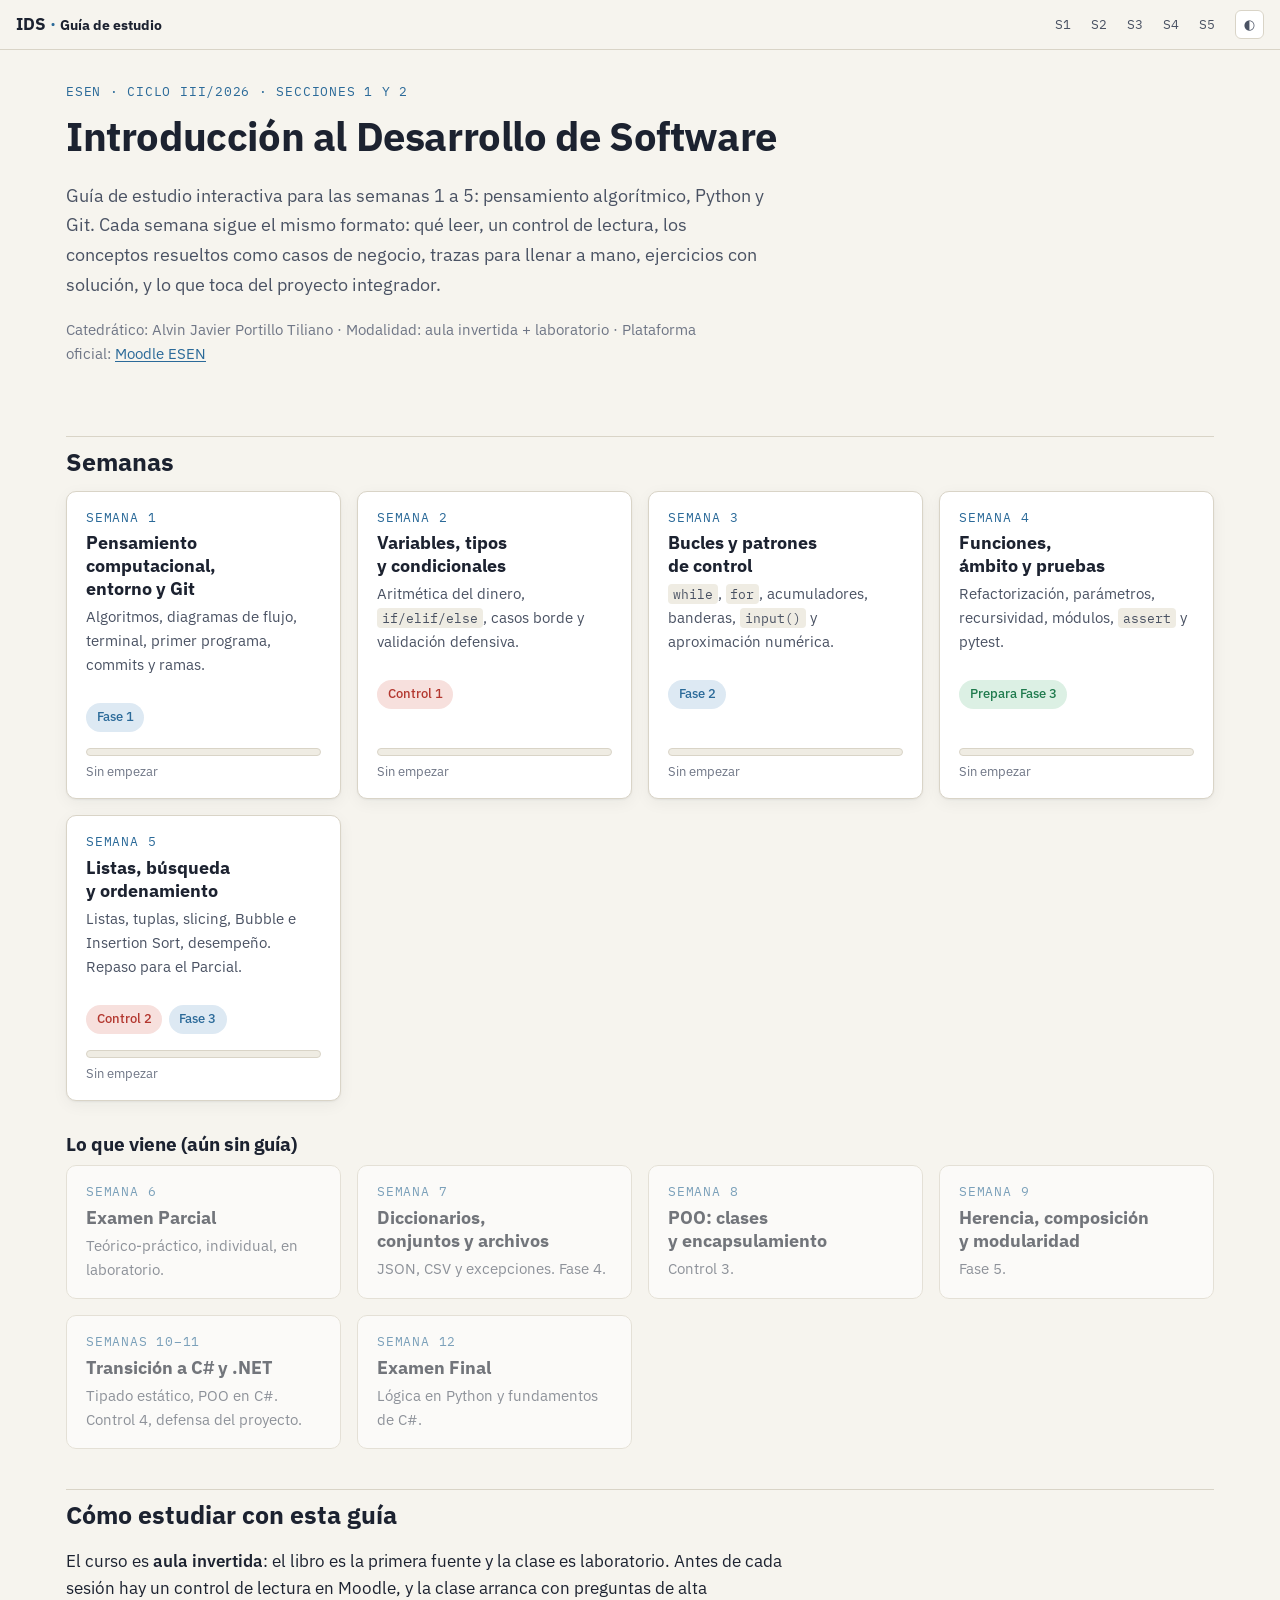
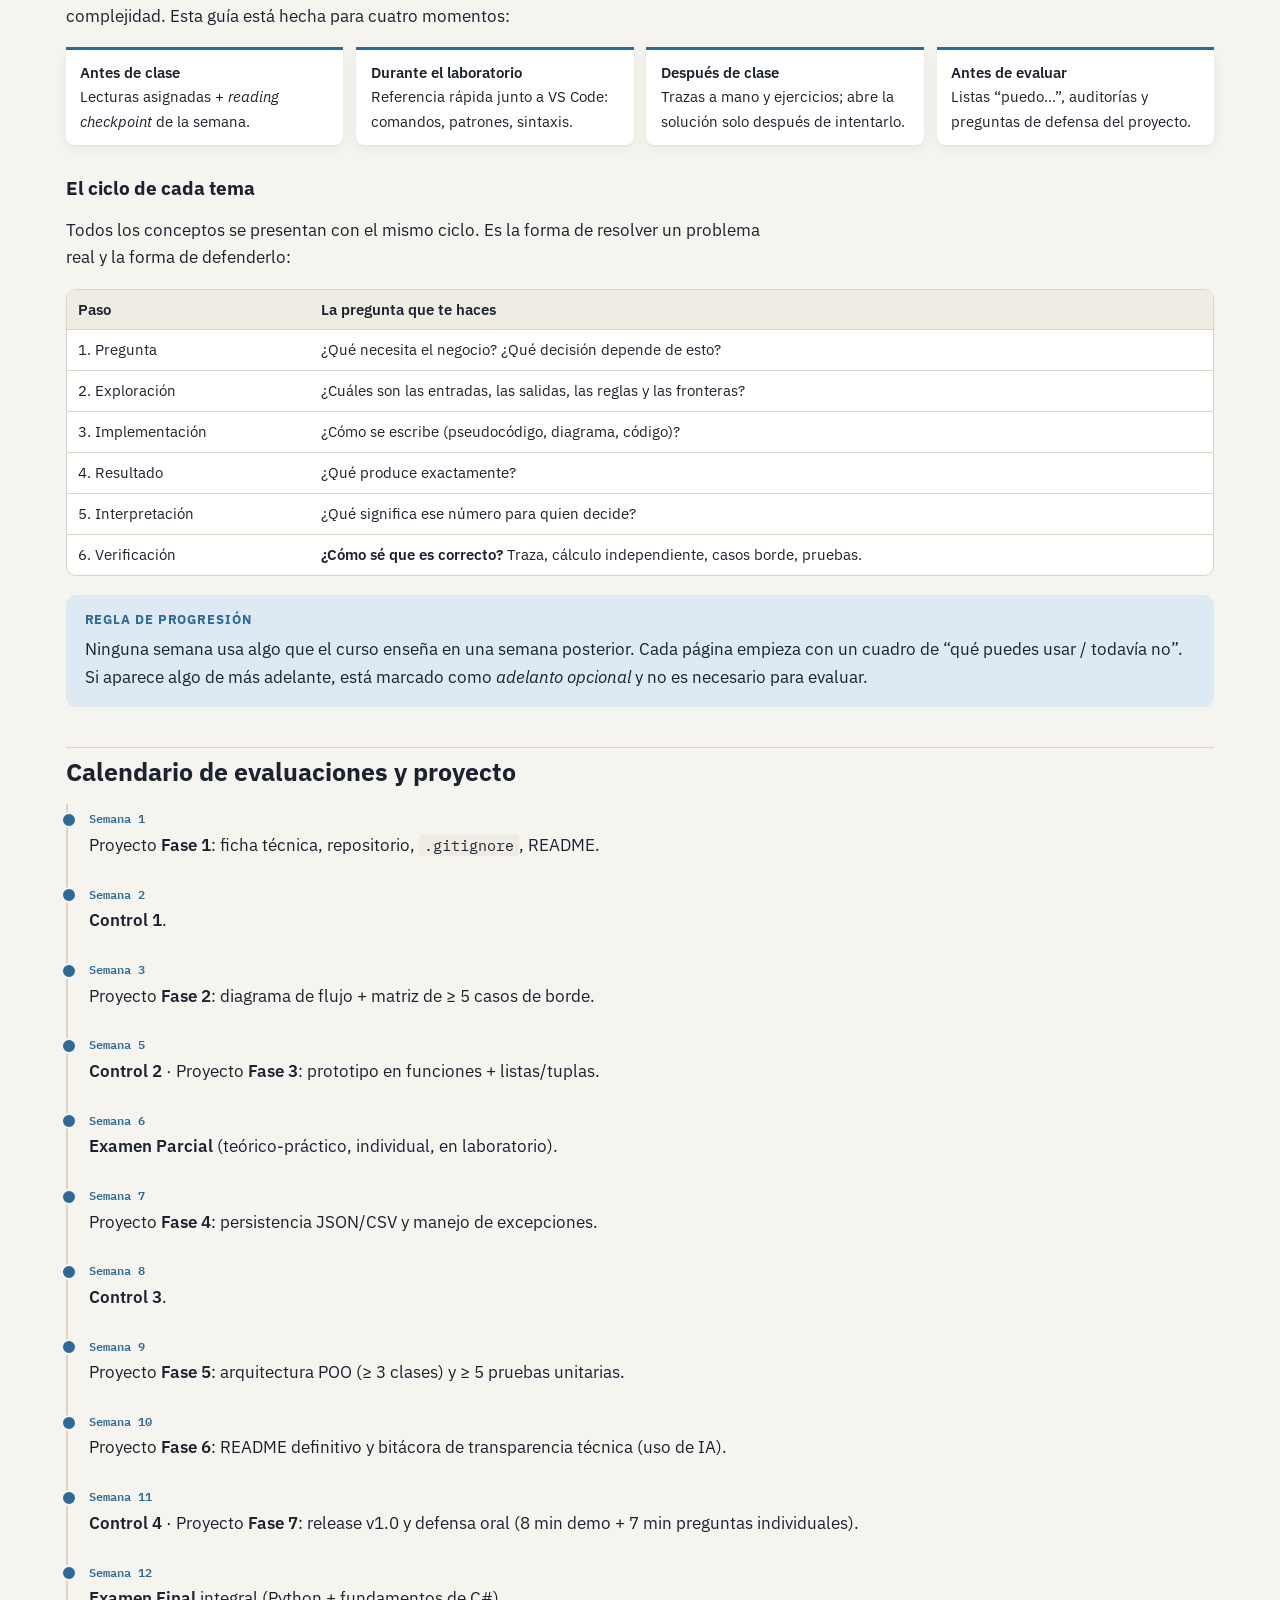
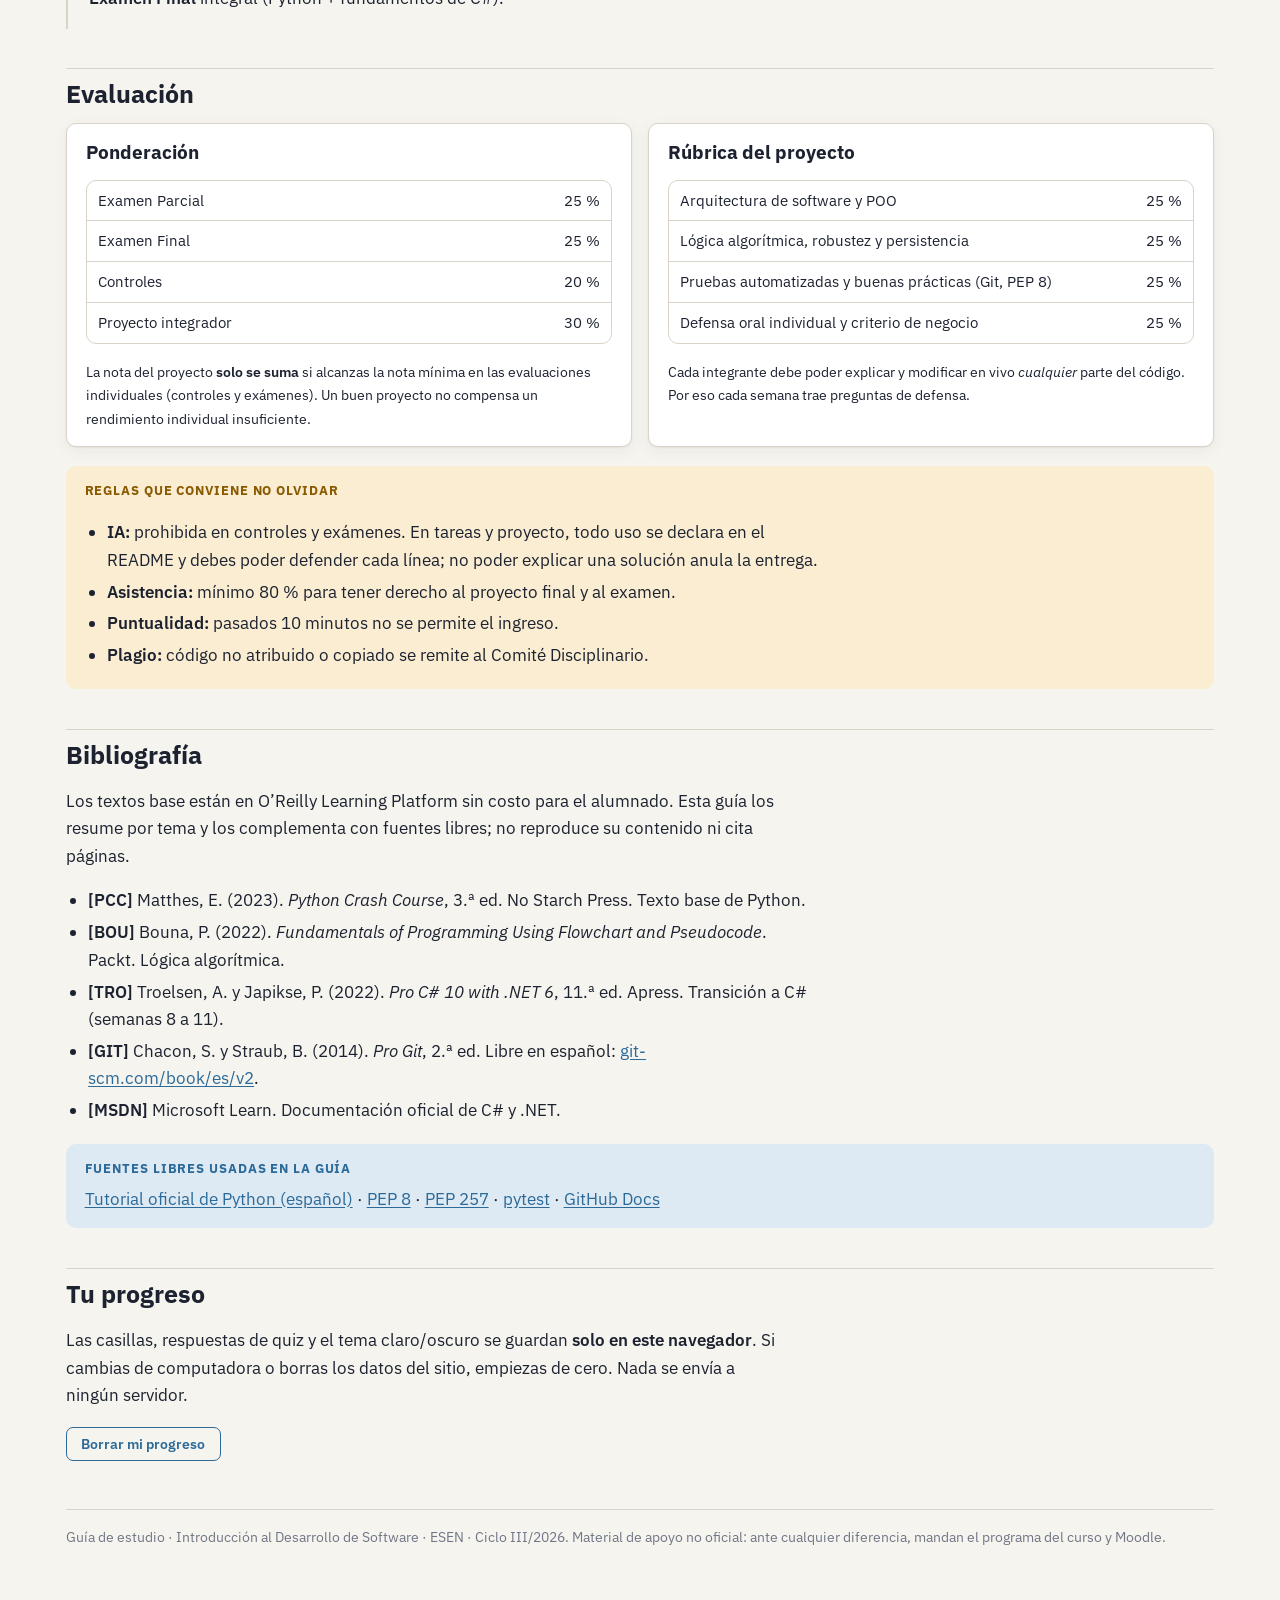
==== index.html @ 2d1265b3 "Agrega guía de estudio interactiva de las semanas 1 a 5 Sitio estático listo para GitHub Pages: índi" ====
<!doctype html>
<html lang="es">
<head>
<meta charset="utf-8">
<meta name="viewport" content="width=device-width, initial-scale=1">
<title>Guía de estudio IDS</title>
<meta name="description" content="Guía de estudio interactiva de Introducción al Desarrollo de Software (ESEN, ciclo III/2026), semanas 1 a 5: Python, algoritmos y Git.">
<link rel="preconnect" href="https://fonts.googleapis.com">
<link rel="preconnect" href="https://fonts.gstatic.com" crossorigin>
<link href="https://fonts.googleapis.com/css2?family=IBM+Plex+Mono:wght@400;600&family=IBM+Plex+Sans:wght@400;500;600;700&display=swap" rel="stylesheet">
<link rel="stylesheet" href="assets/guia.css">
<script>try{var t=localStorage.getItem("ids-guia-v1-tema");if(t)document.documentElement.setAttribute("data-theme",t)}catch(e){}</script>
</head>
<body>

<header class="topbar">
  <a class="brand" href="index.html">IDS <span>·</span> <small>Guía de estudio</small></a>
  <nav aria-label="Semanas">
    <a href="semanas/semana-01.html">S1</a>
    <a href="semanas/semana-02.html">S2</a>
    <a href="semanas/semana-03.html">S3</a>
    <a href="semanas/semana-04.html">S4</a>
    <a href="semanas/semana-05.html">S5</a>
  </nav>
  <button class="theme-btn" type="button" aria-label="Cambiar tema claro/oscuro">◐</button>
</header>

<div class="layout">
<main>
<section class="hero">
  <p class="eyebrow">ESEN · Ciclo III/2026 · Secciones 1 y 2</p>
  <h1>Introducción al Desarrollo de Software</h1>
  <p class="lead">Guía de estudio interactiva para las semanas 1 a 5: pensamiento algorítmico, Python y Git. Cada semana sigue el mismo formato: qué leer, un control de lectura, los conceptos resueltos como casos de negocio, trazas para llenar a mano, ejercicios con solución, y lo que toca del proyecto integrador.</p>
  <p style="color:var(--ink-3);font-size:.92rem">Catedrático: Alvin Javier Portillo Tiliano · Modalidad: aula invertida + laboratorio · Plataforma oficial: <a href="https://moodle.esen.edu.sv/" target="_blank" rel="noopener">Moodle ESEN</a></p>
</section>

<section id="semanas">
  <h2>Semanas</h2>
  <div class="grid">
    <a class="card semana-card" href="semanas/semana-01.html">
      <span class="eyebrow">Semana 1</span>
      <h3>Pensamiento computacional, entorno y Git</h3>
      <p>Algoritmos, diagramas de flujo, terminal, primer programa, commits y ramas.</p>
      <ul class="chips"><li class="chip proy">Fase 1</li></ul>
      <div class="progress" data-progreso-semana="s1"><div class="progress-bar"><span></span></div><div class="progress-label"></div></div>
    </a>
    <a class="card semana-card" href="semanas/semana-02.html">
      <span class="eyebrow">Semana 2</span>
      <h3>Variables, tipos y condicionales</h3>
      <p>Aritmética del dinero, <code>if/elif/else</code>, casos borde y validación defensiva.</p>
      <ul class="chips"><li class="chip eval">Control 1</li></ul>
      <div class="progress" data-progreso-semana="s2"><div class="progress-bar"><span></span></div><div class="progress-label"></div></div>
    </a>
    <a class="card semana-card" href="semanas/semana-03.html">
      <span class="eyebrow">Semana 3</span>
      <h3>Bucles y patrones de control</h3>
      <p><code>while</code>, <code>for</code>, acumuladores, banderas, <code>input()</code> y aproximación numérica.</p>
      <ul class="chips"><li class="chip proy">Fase 2</li></ul>
      <div class="progress" data-progreso-semana="s3"><div class="progress-bar"><span></span></div><div class="progress-label"></div></div>
    </a>
    <a class="card semana-card" href="semanas/semana-04.html">
      <span class="eyebrow">Semana 4</span>
      <h3>Funciones, ámbito y pruebas</h3>
      <p>Refactorización, parámetros, recursividad, módulos, <code>assert</code> y pytest.</p>
      <ul class="chips"><li class="chip lect">Prepara Fase 3</li></ul>
      <div class="progress" data-progreso-semana="s4"><div class="progress-bar"><span></span></div><div class="progress-label"></div></div>
    </a>
    <a class="card semana-card" href="semanas/semana-05.html">
      <span class="eyebrow">Semana 5</span>
      <h3>Listas, búsqueda y ordenamiento</h3>
      <p>Listas, tuplas, slicing, Bubble e Insertion Sort, desempeño. Repaso para el Parcial.</p>
      <ul class="chips"><li class="chip eval">Control 2</li><li class="chip proy">Fase 3</li></ul>
      <div class="progress" data-progreso-semana="s5"><div class="progress-bar"><span></span></div><div class="progress-label"></div></div>
    </a>
  </div>
  <h3>Lo que viene (aún sin guía)</h3>
  <div class="grid">
    <div class="card semana-card futura"><span class="eyebrow">Semana 6</span><h3>Examen Parcial</h3><p>Teórico-práctico, individual, en laboratorio.</p></div>
    <div class="card semana-card futura"><span class="eyebrow">Semana 7</span><h3>Diccionarios, conjuntos y archivos</h3><p>JSON, CSV y excepciones. Fase 4.</p></div>
    <div class="card semana-card futura"><span class="eyebrow">Semana 8</span><h3>POO: clases y encapsulamiento</h3><p>Control 3.</p></div>
    <div class="card semana-card futura"><span class="eyebrow">Semana 9</span><h3>Herencia, composición y modularidad</h3><p>Fase 5.</p></div>
    <div class="card semana-card futura"><span class="eyebrow">Semanas 10–11</span><h3>Transición a C# y .NET</h3><p>Tipado estático, POO en C#. Control 4, defensa del proyecto.</p></div>
    <div class="card semana-card futura"><span class="eyebrow">Semana 12</span><h3>Examen Final</h3><p>Lógica en Python y fundamentos de C#.</p></div>
  </div>
</section>

<section id="uso">
  <h2>Cómo estudiar con esta guía</h2>
  <p>El curso es <strong>aula invertida</strong>: el libro es la primera fuente y la clase es laboratorio. Antes de cada sesión hay un control de lectura en Moodle, y la clase arranca con preguntas de alta complejidad. Esta guía está hecha para cuatro momentos:</p>
  <div class="momentos">
    <div><strong>Antes de clase</strong>Lecturas asignadas + <em>reading checkpoint</em> de la semana.</div>
    <div><strong>Durante el laboratorio</strong>Referencia rápida junto a VS Code: comandos, patrones, sintaxis.</div>
    <div><strong>Después de clase</strong>Trazas a mano y ejercicios; abre la solución solo después de intentarlo.</div>
    <div><strong>Antes de evaluar</strong>Listas “puedo…”, auditorías y preguntas de defensa del proyecto.</div>
  </div>
  <h3>El ciclo de cada tema</h3>
  <p>Todos los conceptos se presentan con el mismo ciclo. Es la forma de resolver un problema real y la forma de defenderlo:</p>
  <div class="table-wrap"><table>
    <thead><tr><th>Paso</th><th>La pregunta que te haces</th></tr></thead>
    <tbody>
      <tr><td>1. Pregunta</td><td>¿Qué necesita el negocio? ¿Qué decisión depende de esto?</td></tr>
      <tr><td>2. Exploración</td><td>¿Cuáles son las entradas, las salidas, las reglas y las fronteras?</td></tr>
      <tr><td>3. Implementación</td><td>¿Cómo se escribe (pseudocódigo, diagrama, código)?</td></tr>
      <tr><td>4. Resultado</td><td>¿Qué produce exactamente?</td></tr>
      <tr><td>5. Interpretación</td><td>¿Qué significa ese número para quien decide?</td></tr>
      <tr><td>6. Verificación</td><td><strong>¿Cómo sé que es correcto?</strong> Traza, cálculo independiente, casos borde, pruebas.</td></tr>
    </tbody>
  </table></div>
  <div class="box nota">
    <span class="box-title">Regla de progresión</span>
    Ninguna semana usa algo que el curso enseña en una semana posterior. Cada página empieza con un cuadro de “qué puedes usar / todavía no”. Si aparece algo de más adelante, está marcado como <em>adelanto opcional</em> y no es necesario para evaluar.
  </div>
</section>

<section id="calendario">
  <h2>Calendario de evaluaciones y proyecto</h2>
  <ul class="timeline">
    <li><span class="sem">Semana 1</span><br>Proyecto <strong>Fase 1</strong>: ficha técnica, repositorio, <code>.gitignore</code>, README.</li>
    <li><span class="sem">Semana 2</span><br><strong>Control 1</strong>.</li>
    <li><span class="sem">Semana 3</span><br>Proyecto <strong>Fase 2</strong>: diagrama de flujo + matriz de ≥ 5 casos de borde.</li>
    <li><span class="sem">Semana 5</span><br><strong>Control 2</strong> · Proyecto <strong>Fase 3</strong>: prototipo en funciones + listas/tuplas.</li>
    <li><span class="sem">Semana 6</span><br><strong>Examen Parcial</strong> (teórico-práctico, individual, en laboratorio).</li>
    <li><span class="sem">Semana 7</span><br>Proyecto <strong>Fase 4</strong>: persistencia JSON/CSV y manejo de excepciones.</li>
    <li><span class="sem">Semana 8</span><br><strong>Control 3</strong>.</li>
    <li><span class="sem">Semana 9</span><br>Proyecto <strong>Fase 5</strong>: arquitectura POO (≥ 3 clases) y ≥ 5 pruebas unitarias.</li>
    <li><span class="sem">Semana 10</span><br>Proyecto <strong>Fase 6</strong>: README definitivo y bitácora de transparencia técnica (uso de IA).</li>
    <li><span class="sem">Semana 11</span><br><strong>Control 4</strong> · Proyecto <strong>Fase 7</strong>: release v1.0 y defensa oral (8 min demo + 7 min preguntas individuales).</li>
    <li><span class="sem">Semana 12</span><br><strong>Examen Final</strong> integral (Python + fundamentos de C#).</li>
  </ul>
</section>

<section id="evaluacion">
  <h2>Evaluación</h2>
  <div class="grid">
    <div class="card">
      <h3>Ponderación</h3>
      <div class="table-wrap"><table>
        <tbody>
          <tr><td>Examen Parcial</td><td class="num">25 %</td></tr>
          <tr><td>Examen Final</td><td class="num">25 %</td></tr>
          <tr><td>Controles</td><td class="num">20 %</td></tr>
          <tr><td>Proyecto integrador</td><td class="num">30 %</td></tr>
        </tbody>
      </table></div>
      <p style="font-size:.9rem">La nota del proyecto <strong>solo se suma</strong> si alcanzas la nota mínima en las evaluaciones individuales (controles y exámenes). Un buen proyecto no compensa un rendimiento individual insuficiente.</p>
    </div>
    <div class="card">
      <h3>Rúbrica del proyecto</h3>
      <div class="table-wrap"><table>
        <tbody>
          <tr><td>Arquitectura de software y POO</td><td class="num">25 %</td></tr>
          <tr><td>Lógica algorítmica, robustez y persistencia</td><td class="num">25 %</td></tr>
          <tr><td>Pruebas automatizadas y buenas prácticas (Git, PEP 8)</td><td class="num">25 %</td></tr>
          <tr><td>Defensa oral individual y criterio de negocio</td><td class="num">25 %</td></tr>
        </tbody>
      </table></div>
      <p style="font-size:.9rem">Cada integrante debe poder explicar y modificar en vivo <em>cualquier</em> parte del código. Por eso cada semana trae preguntas de defensa.</p>
    </div>
  </div>
  <div class="box ojo">
    <span class="box-title">Reglas que conviene no olvidar</span>
    <ul>
      <li><strong>IA:</strong> prohibida en controles y exámenes. En tareas y proyecto, todo uso se declara en el README y debes poder defender cada línea; no poder explicar una solución anula la entrega.</li>
      <li><strong>Asistencia:</strong> mínimo 80 % para tener derecho al proyecto final y al examen.</li>
      <li><strong>Puntualidad:</strong> pasados 10 minutos no se permite el ingreso.</li>
      <li><strong>Plagio:</strong> código no atribuido o copiado se remite al Comité Disciplinario.</li>
    </ul>
  </div>
</section>

<section id="bibliografia">
  <h2>Bibliografía</h2>
  <p>Los textos base están en O’Reilly Learning Platform sin costo para el alumnado. Esta guía los resume por tema y los complementa con fuentes libres; no reproduce su contenido ni cita páginas.</p>
  <ul>
    <li><strong>[PCC]</strong> Matthes, E. (2023). <em>Python Crash Course</em>, 3.ª ed. No Starch Press. Texto base de Python.</li>
    <li><strong>[BOU]</strong> Bouna, P. (2022). <em>Fundamentals of Programming Using Flowchart and Pseudocode</em>. Packt. Lógica algorítmica.</li>
    <li><strong>[TRO]</strong> Troelsen, A. y Japikse, P. (2022). <em>Pro C# 10 with .NET 6</em>, 11.ª ed. Apress. Transición a C# (semanas 8 a 11).</li>
    <li><strong>[GIT]</strong> Chacon, S. y Straub, B. (2014). <em>Pro Git</em>, 2.ª ed. Libre en español: <a href="https://git-scm.com/book/es/v2" target="_blank" rel="noopener">git-scm.com/book/es/v2</a>.</li>
    <li><strong>[MSDN]</strong> Microsoft Learn. Documentación oficial de C# y .NET.</li>
  </ul>
  <div class="box nota">
    <span class="box-title">Fuentes libres usadas en la guía</span>
    <a href="https://docs.python.org/es/3/tutorial/" target="_blank" rel="noopener">Tutorial oficial de Python (español)</a> ·
    <a href="https://peps.python.org/pep-0008/" target="_blank" rel="noopener">PEP 8</a> ·
    <a href="https://peps.python.org/pep-0257/" target="_blank" rel="noopener">PEP 257</a> ·
    <a href="https://docs.pytest.org/en/stable/getting-started.html" target="_blank" rel="noopener">pytest</a> ·
    <a href="https://docs.github.com/es/authentication/connecting-to-github-with-ssh" target="_blank" rel="noopener">GitHub Docs</a>
  </div>
</section>

<section id="progreso">
  <h2>Tu progreso</h2>
  <p>Las casillas, respuestas de quiz y el tema claro/oscuro se guardan <strong>solo en este navegador</strong>. Si cambias de computadora o borras los datos del sitio, empiezas de cero. Nada se envía a ningún servidor.</p>
  <button class="btn sec" type="button" data-borrar-progreso>Borrar mi progreso</button>
</section>

<footer class="pie">Guía de estudio · Introducción al Desarrollo de Software · ESEN · Ciclo III/2026. Material de apoyo no oficial: ante cualquier diferencia, mandan el programa del curso y Moodle.</footer>
</main>
</div>

<script src="assets/guia.js"></script>
</body>
</html>
---- assets/guia.css ----
/* Guía de estudio — Introducción al Desarrollo de Software (ESEN, ciclo III/2026)
   Estilos compartidos por index.html y semanas/*.html */

:root {
  --bg: #f6f4ee;
  --surface: #ffffff;
  --surface-2: #efece3;
  --ink: #1c2230;
  --ink-2: #4a5263;
  --ink-3: #6f7686;
  --line: #d9d4c7;
  --accent: #2b6a99;        /* azul Python */
  --accent-soft: #dde9f3;
  --gold: #b7860b;          /* amarillo Python, oscurecido para contraste */
  --gold-soft: #f6ecd0;
  --ok: #1f7a4d;
  --ok-soft: #dcf0e4;
  --bad: #b3372f;
  --bad-soft: #f7e0dd;
  --warn: #8a5a00;
  --warn-soft: #faedd2;
  --code-bg: #1d2230;
  --code-ink: #e6e9f0;
  --code-line: #2c3345;
  --shadow: 0 1px 2px rgba(28, 34, 48, .06), 0 4px 16px rgba(28, 34, 48, .05);
  --radius: 10px;
  --font: "IBM Plex Sans", system-ui, -apple-system, "Segoe UI", Roboto, sans-serif;
  --mono: "IBM Plex Mono", ui-monospace, "Cascadia Code", Consolas, monospace;
  color-scheme: light;
}

@media (prefers-color-scheme: dark) {
  :root:not([data-theme="light"]) {
    --bg: #14171f;
    --surface: #1b1f29;
    --surface-2: #222734;
    --ink: #e7e9ee;
    --ink-2: #b4bac7;
    --ink-3: #8c93a3;
    --line: #313849;
    --accent: #6fb0e2;
    --accent-soft: #1e3347;
    --gold: #e3b341;
    --gold-soft: #3a3120;
    --ok: #5cc78e;
    --ok-soft: #173427;
    --bad: #f0857b;
    --bad-soft: #3d2020;
    --warn: #e8b35a;
    --warn-soft: #3a2e1a;
    --code-bg: #0f1218;
    --code-ink: #e6e9f0;
    --code-line: #262c3a;
    --shadow: 0 1px 2px rgba(0, 0, 0, .3);
    color-scheme: dark;
  }
}

:root[data-theme="dark"] {
  --bg: #14171f;
  --surface: #1b1f29;
  --surface-2: #222734;
  --ink: #e7e9ee;
  --ink-2: #b4bac7;
  --ink-3: #8c93a3;
  --line: #313849;
  --accent: #6fb0e2;
  --accent-soft: #1e3347;
  --gold: #e3b341;
  --gold-soft: #3a3120;
  --ok: #5cc78e;
  --ok-soft: #173427;
  --bad: #f0857b;
  --bad-soft: #3d2020;
  --warn: #e8b35a;
  --warn-soft: #3a2e1a;
  --code-bg: #0f1218;
  --code-ink: #e6e9f0;
  --code-line: #262c3a;
  --shadow: 0 1px 2px rgba(0, 0, 0, .3);
  color-scheme: dark;
}

* { box-sizing: border-box; }
html { scroll-behavior: smooth; scroll-padding-top: 72px; -webkit-text-size-adjust: 100%; }
body {
  margin: 0;
  background: var(--bg);
  color: var(--ink);
  font-family: var(--font);
  font-size: 17px;
  line-height: 1.62;
}
img, svg { max-width: 100%; }
a { color: var(--accent); text-underline-offset: 2px; }
a:hover { text-decoration-thickness: 2px; }
h1, h2, h3, h4 { line-height: 1.25; margin: 1.6em 0 .5em; text-wrap: balance; }
h1 { font-size: clamp(1.8rem, 4vw, 2.5rem); margin-top: .2em; letter-spacing: -.01em; }
h2 { font-size: 1.55rem; padding-top: .4em; border-top: 1px solid var(--line); }
h3 { font-size: 1.2rem; }
h4 { font-size: 1.02rem; }
p, li { max-width: 72ch; }
ul, ol { padding-left: 1.3em; }
li { margin: .25em 0; }
hr { border: 0; border-top: 1px solid var(--line); margin: 2rem 0; }
strong { font-weight: 600; }
kbd {
  font-family: var(--mono); font-size: .85em; padding: .05em .4em;
  border: 1px solid var(--line); border-bottom-width: 2px; border-radius: 4px; background: var(--surface);
}
code { font-family: var(--mono); font-size: .9em; }
:not(pre) > code {
  background: var(--surface-2); padding: .08em .35em; border-radius: 4px; word-break: break-word;
}

/* ---------- Barra superior ---------- */
.topbar {
  position: sticky; top: 0; z-index: 20;
  display: flex; align-items: center; gap: .75rem;
  padding: .6rem 16px;
  background: color-mix(in srgb, var(--bg) 88%, transparent);
  backdrop-filter: blur(8px);
  border-bottom: 1px solid var(--line);
}
.topbar .brand { font-weight: 700; color: var(--ink); text-decoration: none; white-space: nowrap; }
.topbar .brand span { color: var(--accent); }
.topbar nav { display: flex; gap: .25rem; margin-left: auto; flex-wrap: wrap; justify-content: flex-end; }
.topbar nav a {
  font-family: var(--mono); font-size: .82rem; text-decoration: none; color: var(--ink-2);
  padding: .2rem .5rem; border-radius: 6px;
}
.topbar nav a[aria-current="page"] { background: var(--accent); color: var(--bg); }
.topbar nav a:hover { background: var(--surface-2); }
.topbar nav a[aria-current="page"]:hover { background: var(--accent); }
.theme-btn {
  border: 1px solid var(--line); background: var(--surface); color: var(--ink-2);
  border-radius: 6px; padding: .2rem .5rem; font: inherit; font-size: .82rem; cursor: pointer;
}

/* ---------- Layout ---------- */
.layout {
  display: grid; grid-template-columns: minmax(0, 1fr);
  max-width: 1180px; margin: 0 auto; padding: 0 16px 4rem; gap: 2.5rem;
}
@media (min-width: 1000px) {
  .layout.with-toc { grid-template-columns: 230px minmax(0, 1fr); }
}
.toc { display: none; }
@media (min-width: 1000px) {
  .toc {
    display: block; position: sticky; top: 64px; align-self: start;
    max-height: calc(100vh - 80px); overflow: auto; padding: 1.5rem 0; font-size: .88rem;
  }
  .toc p { margin: 0 0 .4rem; font-weight: 600; color: var(--ink-3); text-transform: uppercase; font-size: .72rem; letter-spacing: .08em; }
  .toc ol { list-style: none; padding: 0; margin: 0; }
  .toc a {
    display: block; padding: .28rem .6rem; border-left: 2px solid var(--line);
    color: var(--ink-2); text-decoration: none;
  }
  .toc a:hover { color: var(--ink); }
  .toc a.active { border-left-color: var(--accent); color: var(--accent); font-weight: 600; }
}
main { min-width: 0; }

/* ---------- Cabecera de semana ---------- */
.hero { padding: 2rem 0 1rem; }
.eyebrow {
  font-family: var(--mono); font-size: .8rem; letter-spacing: .06em; text-transform: uppercase; color: var(--accent);
  margin: 0;
}
.lead { font-size: 1.15rem; color: var(--ink-2); max-width: 64ch; }
.pregunta {
  margin: 1.2rem 0; padding: 1rem 1.2rem; border-left: 4px solid var(--gold);
  background: var(--gold-soft); border-radius: 0 var(--radius) var(--radius) 0; font-size: 1.1rem;
}
.pregunta small { display: block; font-family: var(--mono); font-size: .72rem; text-transform: uppercase; letter-spacing: .08em; color: var(--warn); }
.chips { display: flex; flex-wrap: wrap; gap: .4rem; margin: .8rem 0; padding: 0; list-style: none; }
.chip {
  display: inline-flex; align-items: center; gap: .35rem;
  font-size: .8rem; font-weight: 500; padding: .2rem .6rem; border-radius: 999px;
  background: var(--surface-2); color: var(--ink-2); border: 1px solid var(--line);
}
.chip.eval { background: var(--bad-soft); color: var(--bad); border-color: transparent; }
.chip.proy { background: var(--accent-soft); color: var(--accent); border-color: transparent; }
.chip.lect { background: var(--ok-soft); color: var(--ok); border-color: transparent; }

.progress { margin: 1rem 0; }
.progress-bar { height: 8px; background: var(--surface-2); border-radius: 99px; overflow: hidden; border: 1px solid var(--line); }
.progress-bar > span { display: block; height: 100%; width: 0; background: var(--ok); transition: width .3s; }
.progress-label { font-size: .82rem; color: var(--ink-3); margin-top: .3rem; }

/* ---------- Tarjetas y cajas ---------- */
.card {
  background: var(--surface); border: 1px solid var(--line); border-radius: var(--radius);
  padding: 1rem 1.2rem; box-shadow: var(--shadow); margin: 1rem 0;
}
.card > :first-child { margin-top: 0; }
.card > :last-child { margin-bottom: 0; }
.grid { display: grid; gap: 1rem; grid-template-columns: repeat(auto-fit, minmax(240px, 1fr)); }
.grid > .card { margin: 0; }

.box { border-radius: var(--radius); padding: .9rem 1.1rem; margin: 1.2rem 0; border: 1px solid transparent; }
.box > :first-child { margin-top: 0; }
.box > :last-child { margin-bottom: 0; }
.box .box-title { font-weight: 700; font-size: .8rem; text-transform: uppercase; letter-spacing: .07em; margin-bottom: .35rem; display: block; }
.box.nota { background: var(--accent-soft); }
.box.nota .box-title { color: var(--accent); }
.box.ojo { background: var(--warn-soft); }
.box.ojo .box-title { color: var(--warn); }
.box.ok { background: var(--ok-soft); }
.box.ok .box-title { color: var(--ok); }
.box.error { background: var(--bad-soft); }
.box.error .box-title { color: var(--bad); }
.box.adelanto { background: transparent; border: 1px dashed var(--ink-3); }
.box.adelanto .box-title { color: var(--ink-3); }
.box.negocio { background: var(--gold-soft); }
.box.negocio .box-title { color: var(--warn); }

/* Qué puedes usar / qué no */
.permisos { display: grid; gap: 1rem; grid-template-columns: repeat(auto-fit, minmax(260px, 1fr)); margin: 1rem 0; }
.permisos > div { border-radius: var(--radius); padding: .9rem 1.1rem; }
.permisos .si { background: var(--ok-soft); }
.permisos .no { background: var(--surface-2); }
.permisos h4 { margin: 0 0 .4rem; }
.permisos .si h4 { color: var(--ok); }
.permisos .no h4 { color: var(--ink-2); }
.permisos ul { margin: 0; }

/* Momentos de uso */
.momentos { display: grid; gap: .8rem; grid-template-columns: repeat(auto-fit, minmax(200px, 1fr)); margin: 1rem 0; }
.momentos div { border-top: 3px solid var(--accent); background: var(--surface); padding: .7rem .9rem; border-radius: 0 0 8px 8px; box-shadow: var(--shadow); font-size: .93rem; }
.momentos strong { display: block; }

/* ---------- Ciclo pregunta → verificación ---------- */
.ciclo { counter-reset: paso; margin: 1.2rem 0 2rem; border: 1px solid var(--line); border-radius: var(--radius); background: var(--surface); overflow: hidden; }
.ciclo > h3 { margin: 0; padding: .9rem 1.2rem; background: var(--surface-2); border-bottom: 1px solid var(--line); font-size: 1.1rem; }
.paso { display: grid; grid-template-columns: 2.2rem minmax(0, 1fr); gap: .7rem; padding: .9rem 1.2rem; border-bottom: 1px solid var(--line); }
.paso:last-child { border-bottom: 0; }
.paso::before {
  counter-increment: paso; content: counter(paso);
  width: 2rem; height: 2rem; border-radius: 50%; display: grid; place-items: center;
  font-family: var(--mono); font-weight: 600; font-size: .9rem;
  background: var(--accent-soft); color: var(--accent);
}
.paso > div { min-width: 0; }
.paso > div > :first-child { margin-top: .2rem; }
.paso > div > :last-child { margin-bottom: 0; }
.paso .etq { font-family: var(--mono); font-size: .74rem; text-transform: uppercase; letter-spacing: .08em; color: var(--accent); font-weight: 600; display: block; }
.paso.verif::before { background: var(--ok-soft); color: var(--ok); content: "✓"; }
.paso.verif .etq { color: var(--ok); }
.ciclo-leyenda { display: flex; flex-wrap: wrap; gap: .3rem; padding: 0; list-style: none; font-family: var(--mono); font-size: .78rem; }
.ciclo-leyenda li { margin: 0; padding: .15rem .55rem; border-radius: 6px; background: var(--accent-soft); color: var(--accent); }
.ciclo-leyenda li.v { background: var(--ok-soft); color: var(--ok); }
.ciclo-leyenda li.sep { background: none; color: var(--ink-3); padding: .15rem 0; }

/* ---------- Código ---------- */
pre {
  position: relative; margin: 1rem 0; padding: 1rem 1.1rem; overflow-x: auto;
  background: var(--code-bg); color: var(--code-ink); border-radius: var(--radius);
  font-size: .86rem; line-height: 1.55; border: 1px solid var(--code-line);
  tab-size: 4;
}
pre code { font-size: inherit; background: none; padding: 0; color: inherit; }
pre[data-file]::before {
  content: attr(data-file); display: block; margin: -1rem -1.1rem .8rem; padding: .35rem 1.1rem;
  font-family: var(--mono); font-size: .75rem; color: #9aa4b8; border-bottom: 1px solid var(--code-line);
  background: rgba(255, 255, 255, .03);
}
pre.salida { background: var(--surface-2); color: var(--ink); border-color: var(--line); }
pre.salida::before { color: var(--ink-3); border-bottom-color: var(--line); background: transparent; }
pre.salida[data-file]::before { content: attr(data-file); }
.copy-btn {
  position: absolute; top: .45rem; right: .45rem; font: 500 .72rem var(--font);
  background: rgba(255, 255, 255, .08); color: #c9d1e0; border: 1px solid rgba(255, 255, 255, .15);
  border-radius: 5px; padding: .15rem .5rem; cursor: pointer; opacity: .75;
}
.copy-btn:hover { opacity: 1; }
pre.salida .copy-btn { display: none; }
/* Resaltado (Prism) con paleta propia */
.token.comment, .token.prolog { color: #8a93a8; font-style: italic; }
.token.string, .token.triple-quoted-string, .token.char { color: #a9dc76; }
.token.keyword, .token.important { color: #78b6f0; }
.token.builtin, .token.class-name, .token.function { color: #f2c46d; }
.token.number, .token.boolean, .token.constant { color: #f59c77; }
.token.operator, .token.punctuation { color: #c4cbd8; }
.token.decorator, .token.annotation { color: #d59ef0; }
.token.string-interpolation .token.interpolation { color: #e6e9f0; }
pre.salida .token { color: inherit !important; font-style: normal !important; }

/* ---------- Tablas ---------- */
.table-wrap { overflow-x: auto; margin: 1rem 0; border: 1px solid var(--line); border-radius: var(--radius); background: var(--surface); }
table { border-collapse: collapse; width: 100%; font-size: .92rem; }
th, td { padding: .5rem .7rem; border-bottom: 1px solid var(--line); text-align: left; vertical-align: top; }
th { background: var(--surface-2); font-weight: 600; white-space: nowrap; }
tr:last-child td { border-bottom: 0; }
td.num, th.num { text-align: right; font-variant-numeric: tabular-nums; }
td code { white-space: nowrap; }

/* Tabla de traza */
.traza { margin: 1.2rem 0 2rem; }
.traza table { font-family: var(--mono); font-size: .85rem; }
.traza td, .traza th { text-align: center; white-space: nowrap; }
.traza td:first-child, .traza th:first-child { text-align: left; }
.traza td.dado { color: var(--ink-3); }
.traza input {
  width: 100%; min-width: 4.5rem; font: inherit; text-align: center; color: var(--ink);
  background: var(--bg); border: 1px solid var(--line); border-radius: 5px; padding: .25rem .3rem;
}
.traza input:focus { outline: 2px solid var(--accent); outline-offset: 0; }
.traza input.bien { background: var(--ok-soft); border-color: var(--ok); }
.traza input.mal { background: var(--bad-soft); border-color: var(--bad); }
.traza .acciones { display: flex; gap: .5rem; flex-wrap: wrap; align-items: center; margin-top: .6rem; }
.traza .resultado { font-size: .88rem; color: var(--ink-2); }

/* ---------- Botones ---------- */
.btn {
  font: 600 .88rem var(--font); cursor: pointer; border-radius: 7px; padding: .45rem .9rem;
  border: 1px solid var(--accent); background: var(--accent); color: var(--bg);
}
.btn.sec { background: transparent; color: var(--accent); }
.btn:hover { filter: brightness(1.08); }
.btn:focus-visible, .theme-btn:focus-visible, .quiz-opt:focus-visible, summary:focus-visible { outline: 2px solid var(--gold); outline-offset: 2px; }

/* ---------- Quiz ---------- */
.quiz { margin: 1.2rem 0 2rem; }
.qq { background: var(--surface); border: 1px solid var(--line); border-radius: var(--radius); padding: 1rem 1.2rem; margin: .9rem 0; box-shadow: var(--shadow); }
.qq > p:first-child { margin-top: 0; font-weight: 500; }
.qq .num { font-family: var(--mono); color: var(--accent); margin-right: .3rem; }
.quiz-opts { display: grid; gap: .45rem; margin: .6rem 0 0; }
.quiz-opt {
  text-align: left; font: inherit; font-size: .95rem; color: var(--ink); cursor: pointer;
  background: var(--bg); border: 1px solid var(--line); border-radius: 8px; padding: .5rem .8rem;
}
.quiz-opt:hover:not([disabled]) { border-color: var(--accent); }
.quiz-opt[disabled] { cursor: default; }
.quiz-opt.correcta { background: var(--ok-soft); border-color: var(--ok); }
.quiz-opt.incorrecta { background: var(--bad-soft); border-color: var(--bad); }
.quiz-opt code { font-size: .88em; }
.qq .why { display: none; margin: .7rem 0 0; padding: .6rem .8rem; border-radius: 8px; background: var(--surface-2); font-size: .93rem; }
.qq.respondida .why { display: block; }
.quiz-score { display: flex; gap: .8rem; align-items: center; flex-wrap: wrap; font-weight: 600; }

/* ---------- Ejercicios ---------- */
.ejercicio { border: 1px solid var(--line); border-radius: var(--radius); background: var(--surface); margin: 1.2rem 0; box-shadow: var(--shadow); }
.ejercicio > header { display: flex; flex-wrap: wrap; align-items: baseline; gap: .5rem .8rem; padding: .9rem 1.2rem .2rem; }
.ejercicio > header h3 { margin: 0; font-size: 1.1rem; }
.ejercicio > header .nivel { font-family: var(--mono); font-size: .75rem; color: var(--ink-3); }
.ejercicio > .cuerpo { padding: 0 1.2rem .6rem; }
.ejercicio details { border-top: 1px solid var(--line); }
.ejercicio details > summary { padding: .6rem 1.2rem; }
.ejercicio details > .det { padding: 0 1.2rem .9rem; }
details > summary { cursor: pointer; font-weight: 600; color: var(--accent); list-style-position: inside; }
details.solucion > summary { color: var(--ok); }
details.defensa { border: 1px solid var(--line); border-radius: 8px; margin: .5rem 0; background: var(--surface); }
details.defensa > summary { padding: .6rem .9rem; color: var(--ink); font-weight: 500; }
details.defensa > div { padding: 0 .9rem .7rem; color: var(--ink-2); }
details.defensa > div > :first-child { margin-top: 0; }
details.defensa > div > :last-child { margin-bottom: 0; }

/* ---------- Checklist ---------- */
.check { list-style: none; padding: 0; }
.check li { display: flex; gap: .6rem; align-items: flex-start; margin: .45rem 0; }
.check input[type="checkbox"] { width: 1.15rem; height: 1.15rem; margin-top: .25rem; accent-color: var(--ok); flex: none; cursor: pointer; }
.check label { cursor: pointer; }
.check input:checked + label { color: var(--ink-3); }
.check .ref { font-family: var(--mono); font-size: .78rem; font-weight: 600; color: var(--accent); margin-right: .25rem; }

/* ---------- Diagramas de flujo (SVG) ---------- */
figure.diagrama { margin: 1.2rem 0; padding: 1rem; background: var(--surface); border: 1px solid var(--line); border-radius: var(--radius); text-align: center; overflow-x: auto; }
figure.diagrama svg { display: block; margin: 0 auto; height: auto; }
figure.diagrama figcaption { font-size: .85rem; color: var(--ink-3); margin-top: .6rem; }
.fc text { font-family: var(--font); font-size: 13px; fill: var(--ink); }
.fc .mono { font-family: var(--mono); font-size: 12px; }
.fc .term { fill: var(--accent-soft); stroke: var(--accent); stroke-width: 1.5; }
.fc .proc { fill: var(--surface-2); stroke: var(--ink-3); stroke-width: 1.5; }
.fc .dec { fill: var(--gold-soft); stroke: var(--gold); stroke-width: 1.5; }
.fc .io { fill: var(--ok-soft); stroke: var(--ok); stroke-width: 1.5; }
.fc .flecha { stroke: var(--ink-2); stroke-width: 1.5; fill: none; }
.fc .punta { fill: var(--ink-2); }
.fc .rot { font-size: 12px; fill: var(--ink-3); font-weight: 600; }

/* ---------- Índice ---------- */
.semana-card { display: flex; flex-direction: column; text-decoration: none; color: inherit; transition: border-color .15s, transform .15s; }
.semana-card:hover { border-color: var(--accent); transform: translateY(-2px); }
.semana-card h3 { margin: .2rem 0 .3rem; font-size: 1.15rem; }
.semana-card p { margin: 0 0 .6rem; color: var(--ink-2); font-size: .93rem; }
.semana-card .progress { margin: auto 0 0; }
.semana-card.futura { opacity: .6; box-shadow: none; }
.semana-card.futura:hover { transform: none; border-color: var(--line); }
.timeline { list-style: none; padding: 0; margin: 1rem 0; border-left: 2px solid var(--line); }
.timeline li { position: relative; padding: 0 0 1rem 1.3rem; max-width: none; }
.timeline li::before { content: ""; position: absolute; left: -7px; top: .45em; width: 12px; height: 12px; border-radius: 50%; background: var(--accent); border: 2px solid var(--bg); }
.timeline .sem { font-family: var(--mono); font-size: .78rem; color: var(--accent); font-weight: 600; }

.pie { margin-top: 3rem; padding-top: 1rem; border-top: 1px solid var(--line); font-size: .85rem; color: var(--ink-3); }
.pie a { color: var(--ink-2); }
.nav-semanas { display: flex; justify-content: space-between; gap: 1rem; flex-wrap: wrap; margin-top: 2.5rem; }
.nav-semanas a { text-decoration: none; font-weight: 600; }

@media (max-width: 600px) {
  body { font-size: 16px; }
  .topbar .brand small { display: none; }
  .ciclo > h3, .paso { padding-left: .9rem; padding-right: .9rem; }
  .paso { display: block; }
  .paso::before { float: left; width: 1.6rem; height: 1.6rem; font-size: .78rem; margin: 0 .5rem .2rem 0; }
  .paso .etq { line-height: 1.6rem; }
  .qq, .card { padding: .9rem; }
}

@media print {
  .topbar, .toc, .copy-btn, .btn, .theme-btn { display: none !important; }
  body { background: #fff; color: #000; }
  details { display: block; }
  details > * { display: block !important; }
}
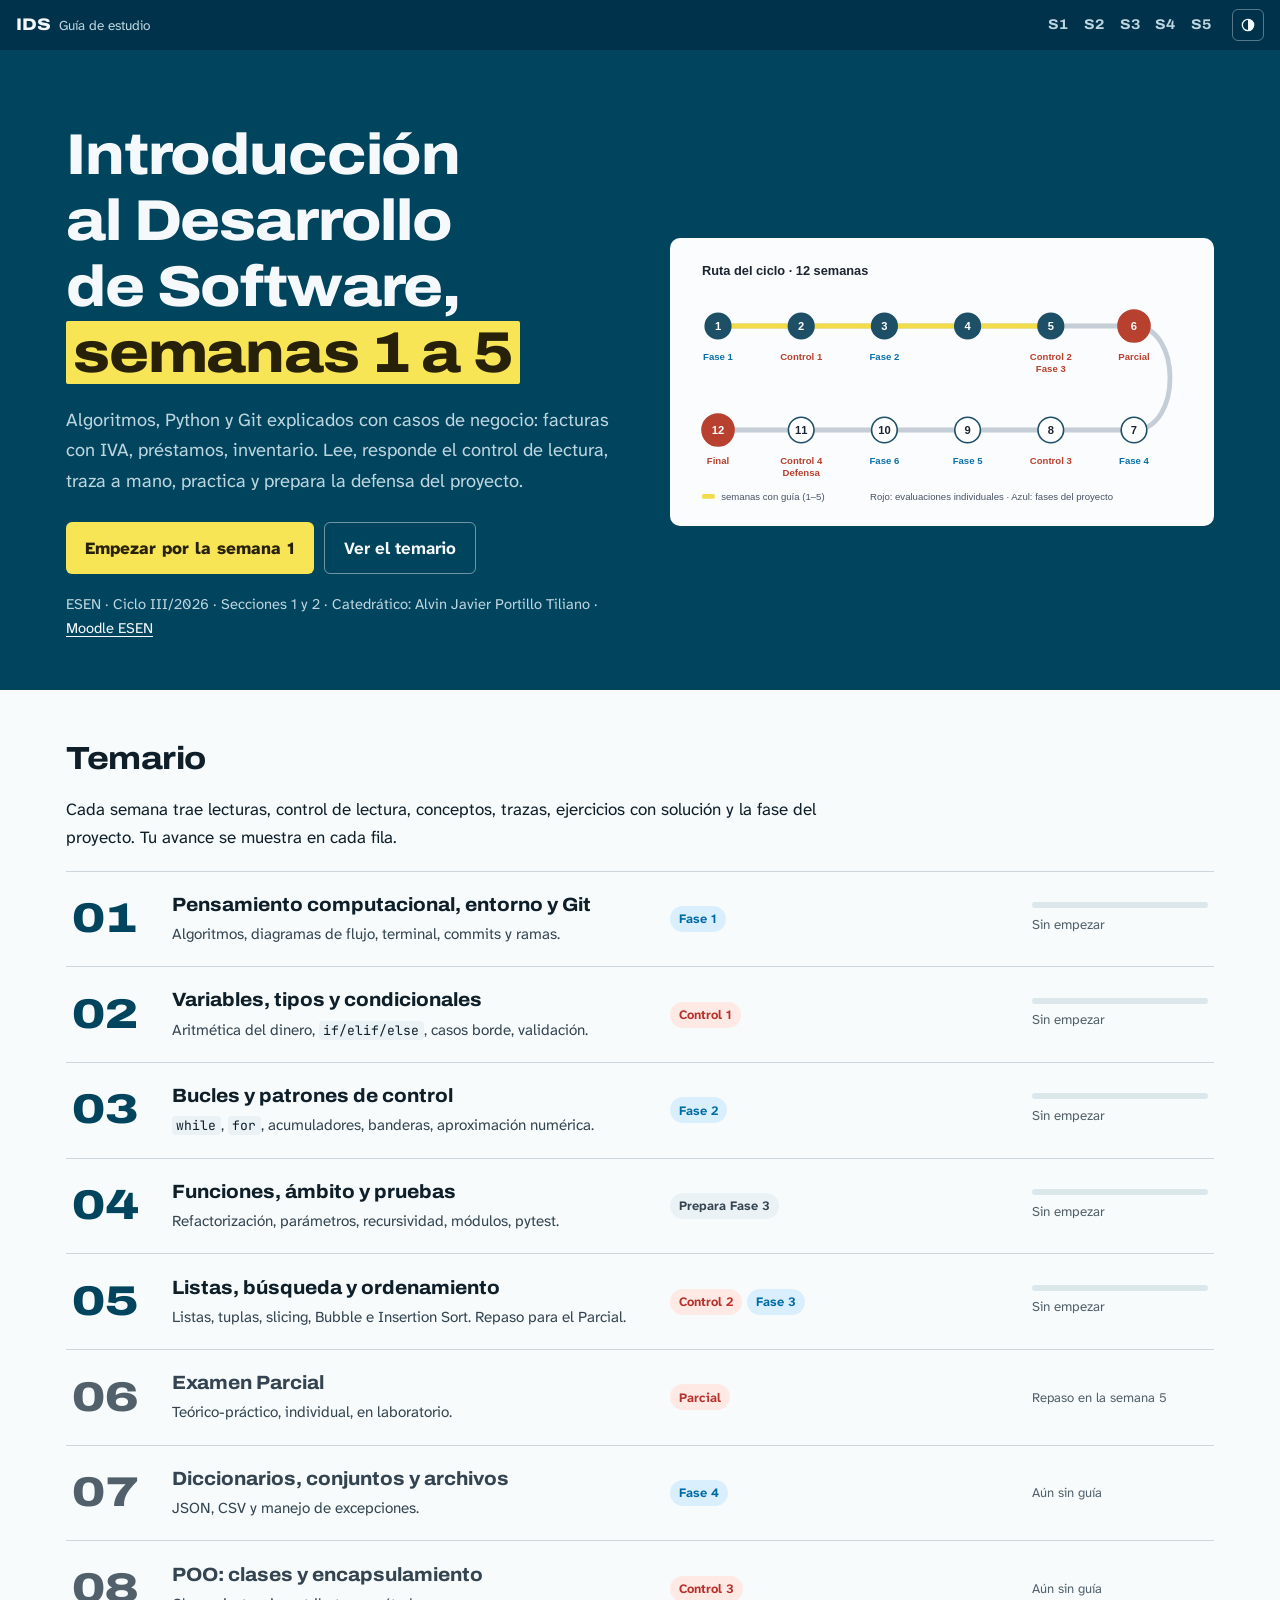
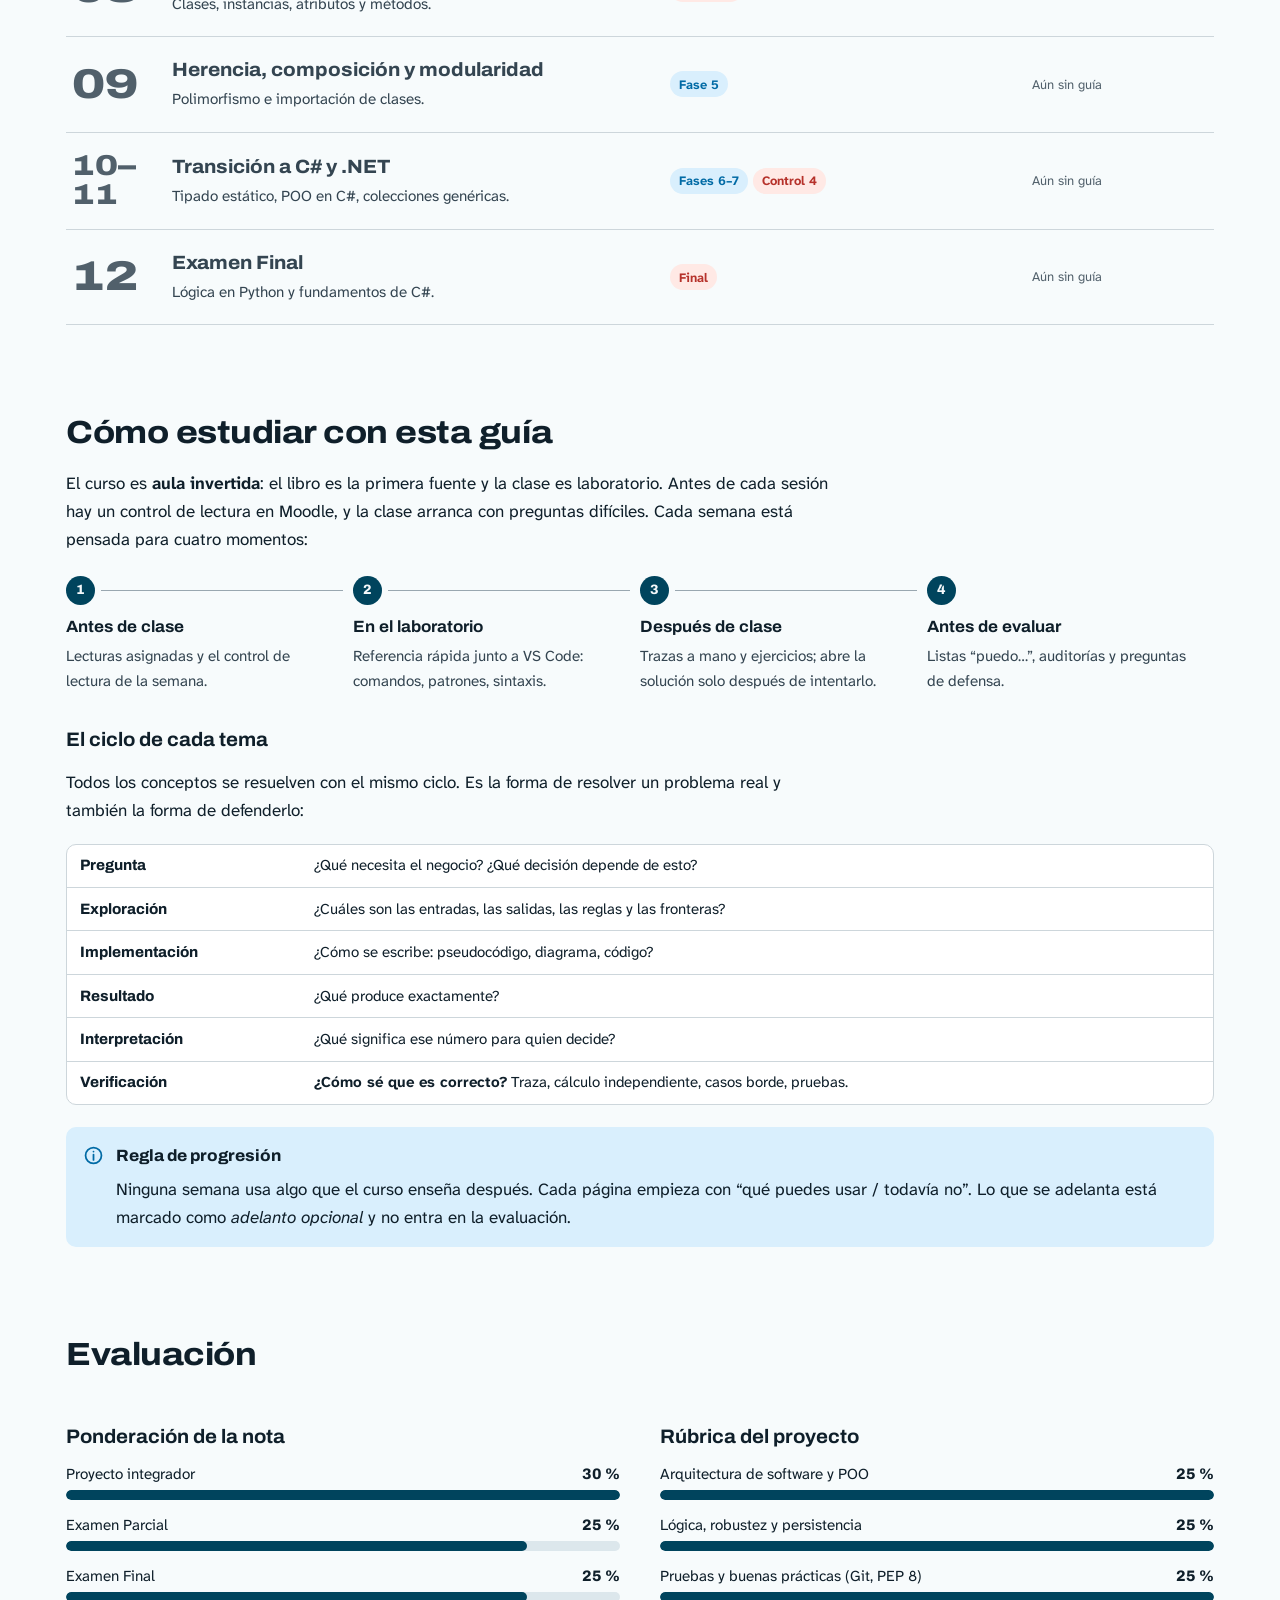
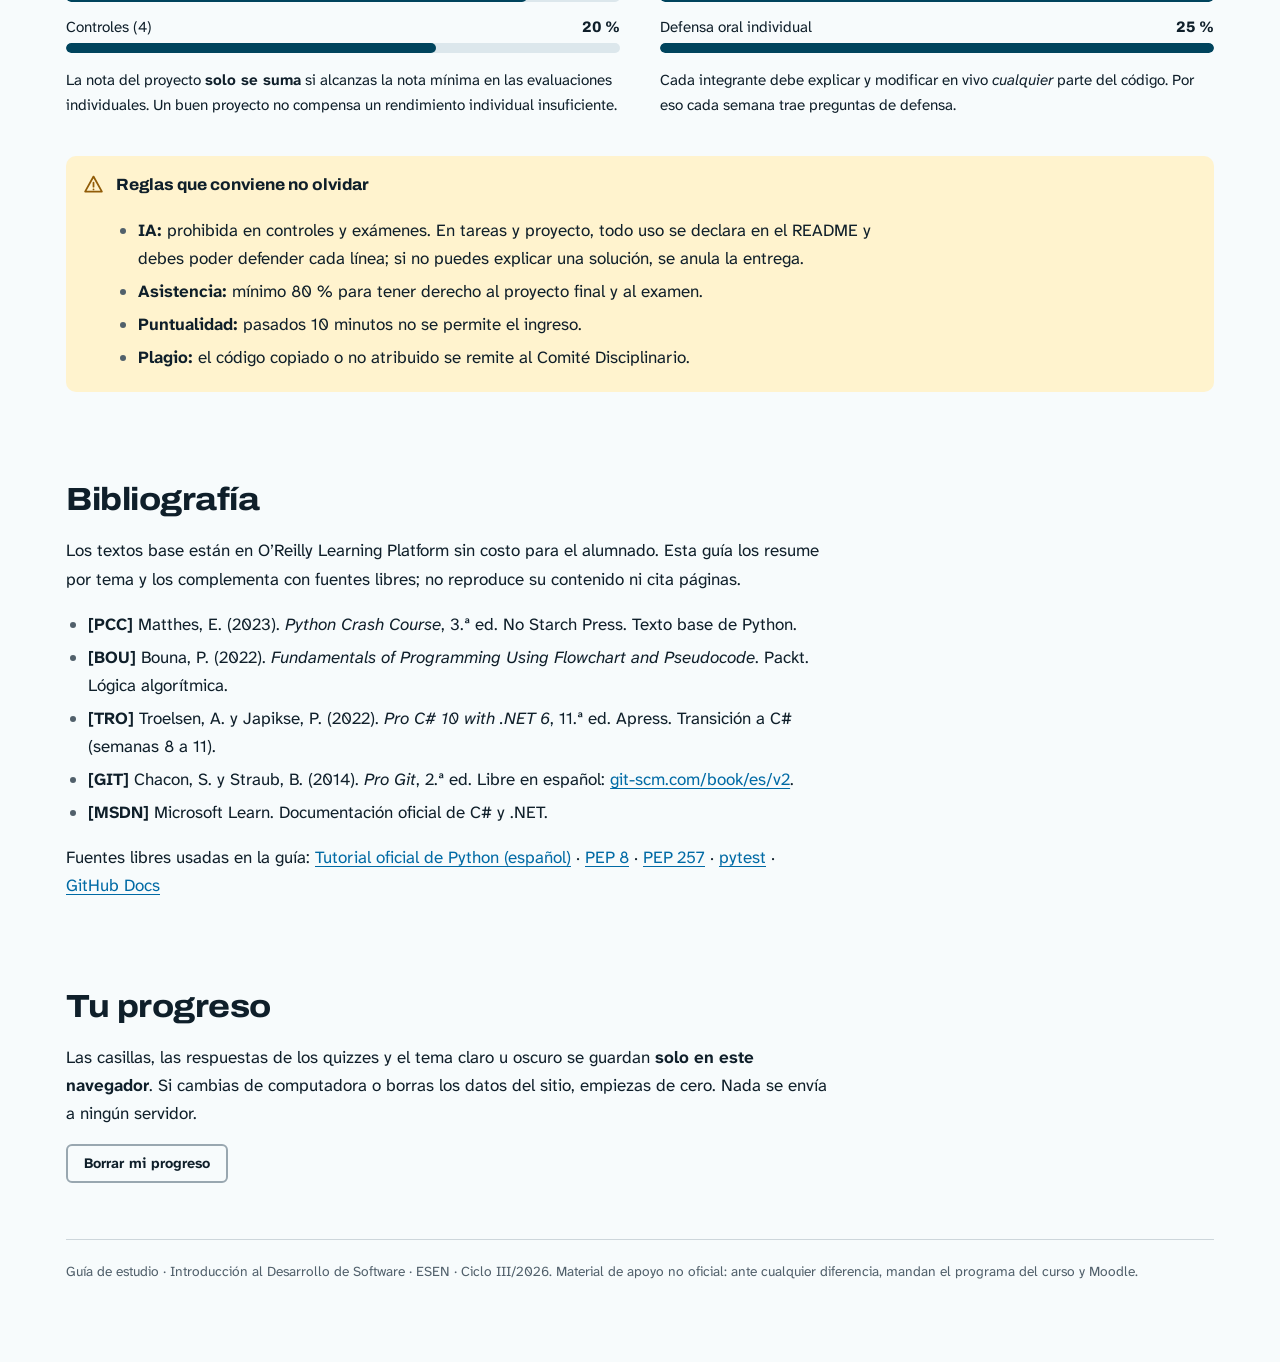
==== commit 8acd1920: "Rediseña la guía y agrega láminas SVG independientes - Nuevo sistema visual: portadas en azul petról" ====
--- a/index.html
+++ b/index.html
@@ -7,7 +7,7 @@
 <meta name="description" content="Guía de estudio interactiva de Introducción al Desarrollo de Software (ESEN, ciclo III/2026), semanas 1 a 5: Python, algoritmos y Git.">
 <link rel="preconnect" href="https://fonts.googleapis.com">
 <link rel="preconnect" href="https://fonts.gstatic.com" crossorigin>
-<link href="https://fonts.googleapis.com/css2?family=IBM+Plex+Mono:wght@400;600&family=IBM+Plex+Sans:wght@400;500;600;700&display=swap" rel="stylesheet">
+<link href="https://fonts.googleapis.com/css2?family=Archivo:wdth,wght@62..125,100..900&family=Atkinson+Hyperlegible+Next:ital,wght@0,200..800;1,200..800&family=JetBrains+Mono:wght@400;600&display=swap" rel="stylesheet">
 <link rel="stylesheet" href="assets/guia.css">
 <script>try{var t=localStorage.getItem("ids-guia-v1-tema");if(t)document.documentElement.setAttribute("data-theme",t)}catch(e){}</script>
 </head>
@@ -22,148 +22,156 @@
     <a href="semanas/semana-04.html">S4</a>
     <a href="semanas/semana-05.html">S5</a>
   </nav>
-  <button class="theme-btn" type="button" aria-label="Cambiar tema claro/oscuro">◐</button>
+  <button class="theme-btn" type="button" aria-label="Cambiar tema claro/oscuro"><span class="ico-tema" aria-hidden="true"></span></button>
 </header>
+
+<section class="portada">
+  <div class="portada-in">
+    <div>
+      <h1>Introducción al Desarrollo de Software, <mark>semanas 1 a 5</mark></h1>
+      <p class="lead">Algoritmos, Python y Git explicados con casos de negocio: facturas con IVA, préstamos, inventario. Lee, responde el control de lectura, traza a mano, practica y prepara la defensa del proyecto.</p>
+      <div class="acciones">
+        <a class="btn-marca" href="semanas/semana-01.html">Empezar por la semana 1</a>
+        <a class="btn-linea" href="#temario">Ver el temario</a>
+      </div>
+      <p class="datos">ESEN · Ciclo III/2026 · Secciones 1 y 2 · Catedrático: Alvin Javier Portillo Tiliano · <a href="https://moodle.esen.edu.sv/" target="_blank" rel="noopener">Moodle ESEN</a></p>
+    </div>
+    <figure class="ruta" style="margin:0">
+      <img src="assets/img/ruta-ciclo.svg" width="640" height="320" alt="Ruta de las 12 semanas del ciclo con controles en las semanas 2, 5, 8 y 11, parcial en la 6, final en la 12 y fases del proyecto en las semanas 1, 3, 5, 7, 9, 10 y 11.">
+    </figure>
+  </div>
+</section>
 
 <div class="layout">
 <main>
-<section class="hero">
-  <p class="eyebrow">ESEN · Ciclo III/2026 · Secciones 1 y 2</p>
-  <h1>Introducción al Desarrollo de Software</h1>
-  <p class="lead">Guía de estudio interactiva para las semanas 1 a 5: pensamiento algorítmico, Python y Git. Cada semana sigue el mismo formato: qué leer, un control de lectura, los conceptos resueltos como casos de negocio, trazas para llenar a mano, ejercicios con solución, y lo que toca del proyecto integrador.</p>
-  <p style="color:var(--ink-3);font-size:.92rem">Catedrático: Alvin Javier Portillo Tiliano · Modalidad: aula invertida + laboratorio · Plataforma oficial: <a href="https://moodle.esen.edu.sv/" target="_blank" rel="noopener">Moodle ESEN</a></p>
-</section>
-
-<section id="semanas">
-  <h2>Semanas</h2>
-  <div class="grid">
-    <a class="card semana-card" href="semanas/semana-01.html">
-      <span class="eyebrow">Semana 1</span>
-      <h3>Pensamiento computacional, entorno y Git</h3>
-      <p>Algoritmos, diagramas de flujo, terminal, primer programa, commits y ramas.</p>
-      <ul class="chips"><li class="chip proy">Fase 1</li></ul>
-      <div class="progress" data-progreso-semana="s1"><div class="progress-bar"><span></span></div><div class="progress-label"></div></div>
-    </a>
-    <a class="card semana-card" href="semanas/semana-02.html">
-      <span class="eyebrow">Semana 2</span>
-      <h3>Variables, tipos y condicionales</h3>
-      <p>Aritmética del dinero, <code>if/elif/else</code>, casos borde y validación defensiva.</p>
-      <ul class="chips"><li class="chip eval">Control 1</li></ul>
-      <div class="progress" data-progreso-semana="s2"><div class="progress-bar"><span></span></div><div class="progress-label"></div></div>
-    </a>
-    <a class="card semana-card" href="semanas/semana-03.html">
-      <span class="eyebrow">Semana 3</span>
-      <h3>Bucles y patrones de control</h3>
-      <p><code>while</code>, <code>for</code>, acumuladores, banderas, <code>input()</code> y aproximación numérica.</p>
-      <ul class="chips"><li class="chip proy">Fase 2</li></ul>
-      <div class="progress" data-progreso-semana="s3"><div class="progress-bar"><span></span></div><div class="progress-label"></div></div>
-    </a>
-    <a class="card semana-card" href="semanas/semana-04.html">
-      <span class="eyebrow">Semana 4</span>
-      <h3>Funciones, ámbito y pruebas</h3>
-      <p>Refactorización, parámetros, recursividad, módulos, <code>assert</code> y pytest.</p>
-      <ul class="chips"><li class="chip lect">Prepara Fase 3</li></ul>
-      <div class="progress" data-progreso-semana="s4"><div class="progress-bar"><span></span></div><div class="progress-label"></div></div>
-    </a>
-    <a class="card semana-card" href="semanas/semana-05.html">
-      <span class="eyebrow">Semana 5</span>
-      <h3>Listas, búsqueda y ordenamiento</h3>
-      <p>Listas, tuplas, slicing, Bubble e Insertion Sort, desempeño. Repaso para el Parcial.</p>
-      <ul class="chips"><li class="chip eval">Control 2</li><li class="chip proy">Fase 3</li></ul>
-      <div class="progress" data-progreso-semana="s5"><div class="progress-bar"><span></span></div><div class="progress-label"></div></div>
-    </a>
-  </div>
-  <h3>Lo que viene (aún sin guía)</h3>
-  <div class="grid">
-    <div class="card semana-card futura"><span class="eyebrow">Semana 6</span><h3>Examen Parcial</h3><p>Teórico-práctico, individual, en laboratorio.</p></div>
-    <div class="card semana-card futura"><span class="eyebrow">Semana 7</span><h3>Diccionarios, conjuntos y archivos</h3><p>JSON, CSV y excepciones. Fase 4.</p></div>
-    <div class="card semana-card futura"><span class="eyebrow">Semana 8</span><h3>POO: clases y encapsulamiento</h3><p>Control 3.</p></div>
-    <div class="card semana-card futura"><span class="eyebrow">Semana 9</span><h3>Herencia, composición y modularidad</h3><p>Fase 5.</p></div>
-    <div class="card semana-card futura"><span class="eyebrow">Semanas 10–11</span><h3>Transición a C# y .NET</h3><p>Tipado estático, POO en C#. Control 4, defensa del proyecto.</p></div>
-    <div class="card semana-card futura"><span class="eyebrow">Semana 12</span><h3>Examen Final</h3><p>Lógica en Python y fundamentos de C#.</p></div>
-  </div>
+
+<section id="temario">
+  <h2>Temario</h2>
+  <p>Cada semana trae lecturas, control de lectura, conceptos, trazas, ejercicios con solución y la fase del proyecto. Tu avance se muestra en cada fila.</p>
+  <ol class="temario">
+    <li><a href="semanas/semana-01.html">
+      <span class="t-num">01</span>
+      <span><span class="t-tit">Pensamiento computacional, entorno y Git</span><span class="t-desc" style="display:block">Algoritmos, diagramas de flujo, terminal, commits y ramas.</span></span>
+      <span class="t-hitos"><span class="hito proy">Fase 1</span></span>
+      <span class="progress" data-progreso-semana="s1"><span class="progress-bar" style="display:block"><span></span></span><span class="progress-label" style="display:block"></span></span>
+    </a></li>
+    <li><a href="semanas/semana-02.html">
+      <span class="t-num">02</span>
+      <span><span class="t-tit">Variables, tipos y condicionales</span><span class="t-desc" style="display:block">Aritmética del dinero, <code>if/elif/else</code>, casos borde, validación.</span></span>
+      <span class="t-hitos"><span class="hito eval">Control 1</span></span>
+      <span class="progress" data-progreso-semana="s2"><span class="progress-bar" style="display:block"><span></span></span><span class="progress-label" style="display:block"></span></span>
+    </a></li>
+    <li><a href="semanas/semana-03.html">
+      <span class="t-num">03</span>
+      <span><span class="t-tit">Bucles y patrones de control</span><span class="t-desc" style="display:block"><code>while</code>, <code>for</code>, acumuladores, banderas, aproximación numérica.</span></span>
+      <span class="t-hitos"><span class="hito proy">Fase 2</span></span>
+      <span class="progress" data-progreso-semana="s3"><span class="progress-bar" style="display:block"><span></span></span><span class="progress-label" style="display:block"></span></span>
+    </a></li>
+    <li><a href="semanas/semana-04.html">
+      <span class="t-num">04</span>
+      <span><span class="t-tit">Funciones, ámbito y pruebas</span><span class="t-desc" style="display:block">Refactorización, parámetros, recursividad, módulos, pytest.</span></span>
+      <span class="t-hitos"><span class="hito">Prepara Fase 3</span></span>
+      <span class="progress" data-progreso-semana="s4"><span class="progress-bar" style="display:block"><span></span></span><span class="progress-label" style="display:block"></span></span>
+    </a></li>
+    <li><a href="semanas/semana-05.html">
+      <span class="t-num">05</span>
+      <span><span class="t-tit">Listas, búsqueda y ordenamiento</span><span class="t-desc" style="display:block">Listas, tuplas, slicing, Bubble e Insertion Sort. Repaso para el Parcial.</span></span>
+      <span class="t-hitos"><span class="hito eval">Control 2</span><span class="hito proy">Fase 3</span></span>
+      <span class="progress" data-progreso-semana="s5"><span class="progress-bar" style="display:block"><span></span></span><span class="progress-label" style="display:block"></span></span>
+    </a></li>
+    <li class="futura"><div class="fila">
+      <span class="t-num">06</span>
+      <span><span class="t-tit">Examen Parcial</span><span class="t-desc" style="display:block">Teórico-práctico, individual, en laboratorio.</span></span>
+      <span class="t-hitos"><span class="hito eval">Parcial</span></span>
+      <span class="sin-guia">Repaso en la semana 5</span>
+    </div></li>
+    <li class="futura"><div class="fila">
+      <span class="t-num">07</span>
+      <span><span class="t-tit">Diccionarios, conjuntos y archivos</span><span class="t-desc" style="display:block">JSON, CSV y manejo de excepciones.</span></span>
+      <span class="t-hitos"><span class="hito proy">Fase 4</span></span>
+      <span class="sin-guia">Aún sin guía</span>
+    </div></li>
+    <li class="futura"><div class="fila">
+      <span class="t-num">08</span>
+      <span><span class="t-tit">POO: clases y encapsulamiento</span><span class="t-desc" style="display:block">Clases, instancias, atributos y métodos.</span></span>
+      <span class="t-hitos"><span class="hito eval">Control 3</span></span>
+      <span class="sin-guia">Aún sin guía</span>
+    </div></li>
+    <li class="futura"><div class="fila">
+      <span class="t-num">09</span>
+      <span><span class="t-tit">Herencia, composición y modularidad</span><span class="t-desc" style="display:block">Polimorfismo e importación de clases.</span></span>
+      <span class="t-hitos"><span class="hito proy">Fase 5</span></span>
+      <span class="sin-guia">Aún sin guía</span>
+    </div></li>
+    <li class="futura"><div class="fila">
+      <span class="t-num" style="font-size:1.8rem">10–11</span>
+      <span><span class="t-tit">Transición a C# y .NET</span><span class="t-desc" style="display:block">Tipado estático, POO en C#, colecciones genéricas.</span></span>
+      <span class="t-hitos"><span class="hito proy">Fases 6–7</span><span class="hito eval">Control 4</span></span>
+      <span class="sin-guia">Aún sin guía</span>
+    </div></li>
+    <li class="futura"><div class="fila">
+      <span class="t-num">12</span>
+      <span><span class="t-tit">Examen Final</span><span class="t-desc" style="display:block">Lógica en Python y fundamentos de C#.</span></span>
+      <span class="t-hitos"><span class="hito eval">Final</span></span>
+      <span class="sin-guia">Aún sin guía</span>
+    </div></li>
+  </ol>
 </section>
 
 <section id="uso">
   <h2>Cómo estudiar con esta guía</h2>
-  <p>El curso es <strong>aula invertida</strong>: el libro es la primera fuente y la clase es laboratorio. Antes de cada sesión hay un control de lectura en Moodle, y la clase arranca con preguntas de alta complejidad. Esta guía está hecha para cuatro momentos:</p>
+  <p>El curso es <strong>aula invertida</strong>: el libro es la primera fuente y la clase es laboratorio. Antes de cada sesión hay un control de lectura en Moodle, y la clase arranca con preguntas difíciles. Cada semana está pensada para cuatro momentos:</p>
   <div class="momentos">
-    <div><strong>Antes de clase</strong>Lecturas asignadas + <em>reading checkpoint</em> de la semana.</div>
-    <div><strong>Durante el laboratorio</strong>Referencia rápida junto a VS Code: comandos, patrones, sintaxis.</div>
+    <div><strong>Antes de clase</strong>Lecturas asignadas y el control de lectura de la semana.</div>
+    <div><strong>En el laboratorio</strong>Referencia rápida junto a VS Code: comandos, patrones, sintaxis.</div>
     <div><strong>Después de clase</strong>Trazas a mano y ejercicios; abre la solución solo después de intentarlo.</div>
-    <div><strong>Antes de evaluar</strong>Listas “puedo…”, auditorías y preguntas de defensa del proyecto.</div>
+    <div><strong>Antes de evaluar</strong>Listas “puedo…”, auditorías y preguntas de defensa.</div>
   </div>
   <h3>El ciclo de cada tema</h3>
-  <p>Todos los conceptos se presentan con el mismo ciclo. Es la forma de resolver un problema real y la forma de defenderlo:</p>
-  <div class="table-wrap"><table>
-    <thead><tr><th>Paso</th><th>La pregunta que te haces</th></tr></thead>
+  <p>Todos los conceptos se resuelven con el mismo ciclo. Es la forma de resolver un problema real y también la forma de defenderlo:</p>
+  <div class="table-wrap"><table class="ciclo-tabla">
     <tbody>
-      <tr><td>1. Pregunta</td><td>¿Qué necesita el negocio? ¿Qué decisión depende de esto?</td></tr>
-      <tr><td>2. Exploración</td><td>¿Cuáles son las entradas, las salidas, las reglas y las fronteras?</td></tr>
-      <tr><td>3. Implementación</td><td>¿Cómo se escribe (pseudocódigo, diagrama, código)?</td></tr>
-      <tr><td>4. Resultado</td><td>¿Qué produce exactamente?</td></tr>
-      <tr><td>5. Interpretación</td><td>¿Qué significa ese número para quien decide?</td></tr>
-      <tr><td>6. Verificación</td><td><strong>¿Cómo sé que es correcto?</strong> Traza, cálculo independiente, casos borde, pruebas.</td></tr>
+      <tr><td>Pregunta</td><td>¿Qué necesita el negocio? ¿Qué decisión depende de esto?</td></tr>
+      <tr><td>Exploración</td><td>¿Cuáles son las entradas, las salidas, las reglas y las fronteras?</td></tr>
+      <tr><td>Implementación</td><td>¿Cómo se escribe: pseudocódigo, diagrama, código?</td></tr>
+      <tr><td>Resultado</td><td>¿Qué produce exactamente?</td></tr>
+      <tr><td>Interpretación</td><td>¿Qué significa ese número para quien decide?</td></tr>
+      <tr><td>Verificación</td><td><strong>¿Cómo sé que es correcto?</strong> Traza, cálculo independiente, casos borde, pruebas.</td></tr>
     </tbody>
   </table></div>
   <div class="box nota">
     <span class="box-title">Regla de progresión</span>
-    Ninguna semana usa algo que el curso enseña en una semana posterior. Cada página empieza con un cuadro de “qué puedes usar / todavía no”. Si aparece algo de más adelante, está marcado como <em>adelanto opcional</em> y no es necesario para evaluar.
-  </div>
-</section>
-
-<section id="calendario">
-  <h2>Calendario de evaluaciones y proyecto</h2>
-  <ul class="timeline">
-    <li><span class="sem">Semana 1</span><br>Proyecto <strong>Fase 1</strong>: ficha técnica, repositorio, <code>.gitignore</code>, README.</li>
-    <li><span class="sem">Semana 2</span><br><strong>Control 1</strong>.</li>
-    <li><span class="sem">Semana 3</span><br>Proyecto <strong>Fase 2</strong>: diagrama de flujo + matriz de ≥ 5 casos de borde.</li>
-    <li><span class="sem">Semana 5</span><br><strong>Control 2</strong> · Proyecto <strong>Fase 3</strong>: prototipo en funciones + listas/tuplas.</li>
-    <li><span class="sem">Semana 6</span><br><strong>Examen Parcial</strong> (teórico-práctico, individual, en laboratorio).</li>
-    <li><span class="sem">Semana 7</span><br>Proyecto <strong>Fase 4</strong>: persistencia JSON/CSV y manejo de excepciones.</li>
-    <li><span class="sem">Semana 8</span><br><strong>Control 3</strong>.</li>
-    <li><span class="sem">Semana 9</span><br>Proyecto <strong>Fase 5</strong>: arquitectura POO (≥ 3 clases) y ≥ 5 pruebas unitarias.</li>
-    <li><span class="sem">Semana 10</span><br>Proyecto <strong>Fase 6</strong>: README definitivo y bitácora de transparencia técnica (uso de IA).</li>
-    <li><span class="sem">Semana 11</span><br><strong>Control 4</strong> · Proyecto <strong>Fase 7</strong>: release v1.0 y defensa oral (8 min demo + 7 min preguntas individuales).</li>
-    <li><span class="sem">Semana 12</span><br><strong>Examen Final</strong> integral (Python + fundamentos de C#).</li>
-  </ul>
+    Ninguna semana usa algo que el curso enseña después. Cada página empieza con “qué puedes usar / todavía no”. Lo que se adelanta está marcado como <em>adelanto opcional</em> y no entra en la evaluación.
+  </div>
 </section>
 
 <section id="evaluacion">
   <h2>Evaluación</h2>
-  <div class="grid">
-    <div class="card">
-      <h3>Ponderación</h3>
-      <div class="table-wrap"><table>
-        <tbody>
-          <tr><td>Examen Parcial</td><td class="num">25 %</td></tr>
-          <tr><td>Examen Final</td><td class="num">25 %</td></tr>
-          <tr><td>Controles</td><td class="num">20 %</td></tr>
-          <tr><td>Proyecto integrador</td><td class="num">30 %</td></tr>
-        </tbody>
-      </table></div>
-      <p style="font-size:.9rem">La nota del proyecto <strong>solo se suma</strong> si alcanzas la nota mínima en las evaluaciones individuales (controles y exámenes). Un buen proyecto no compensa un rendimiento individual insuficiente.</p>
+  <div class="pesos">
+    <div>
+      <h3>Ponderación de la nota</h3>
+      <div class="barra-peso"><span>Proyecto integrador</span><span class="v">30 %</span><span class="b"><span style="width:100%"></span></span></div>
+      <div class="barra-peso"><span>Examen Parcial</span><span class="v">25 %</span><span class="b"><span style="width:83.3%"></span></span></div>
+      <div class="barra-peso"><span>Examen Final</span><span class="v">25 %</span><span class="b"><span style="width:83.3%"></span></span></div>
+      <div class="barra-peso"><span>Controles (4)</span><span class="v">20 %</span><span class="b"><span style="width:66.7%"></span></span></div>
+      <p style="font-size:.95rem">La nota del proyecto <strong>solo se suma</strong> si alcanzas la nota mínima en las evaluaciones individuales. Un buen proyecto no compensa un rendimiento individual insuficiente.</p>
     </div>
-    <div class="card">
+    <div>
       <h3>Rúbrica del proyecto</h3>
-      <div class="table-wrap"><table>
-        <tbody>
-          <tr><td>Arquitectura de software y POO</td><td class="num">25 %</td></tr>
-          <tr><td>Lógica algorítmica, robustez y persistencia</td><td class="num">25 %</td></tr>
-          <tr><td>Pruebas automatizadas y buenas prácticas (Git, PEP 8)</td><td class="num">25 %</td></tr>
-          <tr><td>Defensa oral individual y criterio de negocio</td><td class="num">25 %</td></tr>
-        </tbody>
-      </table></div>
-      <p style="font-size:.9rem">Cada integrante debe poder explicar y modificar en vivo <em>cualquier</em> parte del código. Por eso cada semana trae preguntas de defensa.</p>
+      <div class="barra-peso"><span>Arquitectura de software y POO</span><span class="v">25 %</span><span class="b"><span style="width:100%"></span></span></div>
+      <div class="barra-peso"><span>Lógica, robustez y persistencia</span><span class="v">25 %</span><span class="b"><span style="width:100%"></span></span></div>
+      <div class="barra-peso"><span>Pruebas y buenas prácticas (Git, PEP 8)</span><span class="v">25 %</span><span class="b"><span style="width:100%"></span></span></div>
+      <div class="barra-peso"><span>Defensa oral individual</span><span class="v">25 %</span><span class="b"><span style="width:100%"></span></span></div>
+      <p style="font-size:.95rem">Cada integrante debe explicar y modificar en vivo <em>cualquier</em> parte del código. Por eso cada semana trae preguntas de defensa.</p>
     </div>
   </div>
   <div class="box ojo">
     <span class="box-title">Reglas que conviene no olvidar</span>
     <ul>
-      <li><strong>IA:</strong> prohibida en controles y exámenes. En tareas y proyecto, todo uso se declara en el README y debes poder defender cada línea; no poder explicar una solución anula la entrega.</li>
+      <li><strong>IA:</strong> prohibida en controles y exámenes. En tareas y proyecto, todo uso se declara en el README y debes poder defender cada línea; si no puedes explicar una solución, se anula la entrega.</li>
       <li><strong>Asistencia:</strong> mínimo 80 % para tener derecho al proyecto final y al examen.</li>
       <li><strong>Puntualidad:</strong> pasados 10 minutos no se permite el ingreso.</li>
-      <li><strong>Plagio:</strong> código no atribuido o copiado se remite al Comité Disciplinario.</li>
+      <li><strong>Plagio:</strong> el código copiado o no atribuido se remite al Comité Disciplinario.</li>
     </ul>
   </div>
 </section>
@@ -178,19 +186,17 @@
     <li><strong>[GIT]</strong> Chacon, S. y Straub, B. (2014). <em>Pro Git</em>, 2.ª ed. Libre en español: <a href="https://git-scm.com/book/es/v2" target="_blank" rel="noopener">git-scm.com/book/es/v2</a>.</li>
     <li><strong>[MSDN]</strong> Microsoft Learn. Documentación oficial de C# y .NET.</li>
   </ul>
-  <div class="box nota">
-    <span class="box-title">Fuentes libres usadas en la guía</span>
+  <p>Fuentes libres usadas en la guía:
     <a href="https://docs.python.org/es/3/tutorial/" target="_blank" rel="noopener">Tutorial oficial de Python (español)</a> ·
     <a href="https://peps.python.org/pep-0008/" target="_blank" rel="noopener">PEP 8</a> ·
     <a href="https://peps.python.org/pep-0257/" target="_blank" rel="noopener">PEP 257</a> ·
     <a href="https://docs.pytest.org/en/stable/getting-started.html" target="_blank" rel="noopener">pytest</a> ·
-    <a href="https://docs.github.com/es/authentication/connecting-to-github-with-ssh" target="_blank" rel="noopener">GitHub Docs</a>
-  </div>
+    <a href="https://docs.github.com/es/authentication/connecting-to-github-with-ssh" target="_blank" rel="noopener">GitHub Docs</a></p>
 </section>
 
 <section id="progreso">
   <h2>Tu progreso</h2>
-  <p>Las casillas, respuestas de quiz y el tema claro/oscuro se guardan <strong>solo en este navegador</strong>. Si cambias de computadora o borras los datos del sitio, empiezas de cero. Nada se envía a ningún servidor.</p>
+  <p>Las casillas, las respuestas de los quizzes y el tema claro u oscuro se guardan <strong>solo en este navegador</strong>. Si cambias de computadora o borras los datos del sitio, empiezas de cero. Nada se envía a ningún servidor.</p>
   <button class="btn sec" type="button" data-borrar-progreso>Borrar mi progreso</button>
 </section>
 
--- a/assets/guia.css
+++ b/assets/guia.css
@@ -1,415 +1,604 @@
 /* Guía de estudio — Introducción al Desarrollo de Software (ESEN, ciclo III/2026)
-   Estilos compartidos por index.html y semanas/*.html */
+   Sistema visual: portada en azul petróleo, resaltador amarillo para lo esencial,
+   láminas (diagramas SVG) siempre sobre fondo claro como un apunte impreso.
+   Tipos: Archivo (títulos, ancho variable) · Atkinson Hyperlegible Next (lectura) · JetBrains Mono (código). */
 
 :root {
-  --bg: #f6f4ee;
-  --surface: #ffffff;
-  --surface-2: #efece3;
-  --ink: #1c2230;
-  --ink-2: #4a5263;
-  --ink-3: #6f7686;
-  --line: #d9d4c7;
-  --accent: #2b6a99;        /* azul Python */
-  --accent-soft: #dde9f3;
-  --gold: #b7860b;          /* amarillo Python, oscurecido para contraste */
-  --gold-soft: #f6ecd0;
-  --ok: #1f7a4d;
-  --ok-soft: #dcf0e4;
-  --bad: #b3372f;
-  --bad-soft: #f7e0dd;
-  --warn: #8a5a00;
-  --warn-soft: #faedd2;
-  --code-bg: #1d2230;
-  --code-ink: #e6e9f0;
-  --code-line: #2c3345;
-  --shadow: 0 1px 2px rgba(28, 34, 48, .06), 0 4px 16px rgba(28, 34, 48, .05);
+  --bg: oklch(0.985 0.004 230);
+  --surface: oklch(1 0 0);
+  --surface-2: oklch(0.955 0.01 230);
+  --surface-3: oklch(0.92 0.014 230);
+  --ink: oklch(0.23 0.03 240);
+  --ink-2: oklch(0.38 0.03 240);
+  --ink-3: oklch(0.48 0.025 240);
+  --line: oklch(0.87 0.012 230);
+  --line-strong: oklch(0.72 0.02 235);
+
+  --brand: oklch(0.36 0.075 230);         /* petróleo: portadas y cabeceras */
+  --brand-2: oklch(0.30 0.07 232);
+  --on-brand: oklch(0.98 0.005 230);
+  --on-brand-2: oklch(0.86 0.03 225);
+  --accent: oklch(0.50 0.13 240);         /* enlaces y acción principal */
+  --accent-soft: oklch(0.94 0.03 235);
+  --mark: oklch(0.91 0.16 102);           /* resaltador */
+  --mark-ink: oklch(0.25 0.04 95);
+
+  --ok: oklch(0.49 0.12 150);
+  --ok-soft: oklch(0.95 0.04 150);
+  --bad: oklch(0.52 0.17 28);
+  --bad-soft: oklch(0.955 0.03 28);
+  --warn: oklch(0.52 0.11 70);
+  --warn-soft: oklch(0.965 0.05 92);
+
+  --code-bg: oklch(0.21 0.03 238);
+  --code-ink: oklch(0.93 0.01 230);
+  --code-line: oklch(0.30 0.03 238);
+  --plate: oklch(0.99 0.002 230);
+
   --radius: 10px;
-  --font: "IBM Plex Sans", system-ui, -apple-system, "Segoe UI", Roboto, sans-serif;
-  --mono: "IBM Plex Mono", ui-monospace, "Cascadia Code", Consolas, monospace;
+  --radius-sm: 6px;
+  --ease: cubic-bezier(0.22, 1, 0.36, 1);
+  --display: "Archivo", "Helvetica Neue", Arial, sans-serif;
+  --font: "Atkinson Hyperlegible Next", "Atkinson Hyperlegible", system-ui, sans-serif;
+  --mono: "JetBrains Mono", ui-monospace, "Cascadia Code", Consolas, monospace;
+  --z-sticky: 10;
+  --z-top: 20;
   color-scheme: light;
 }
 
 @media (prefers-color-scheme: dark) {
   :root:not([data-theme="light"]) {
-    --bg: #14171f;
-    --surface: #1b1f29;
-    --surface-2: #222734;
-    --ink: #e7e9ee;
-    --ink-2: #b4bac7;
-    --ink-3: #8c93a3;
-    --line: #313849;
-    --accent: #6fb0e2;
-    --accent-soft: #1e3347;
-    --gold: #e3b341;
-    --gold-soft: #3a3120;
-    --ok: #5cc78e;
-    --ok-soft: #173427;
-    --bad: #f0857b;
-    --bad-soft: #3d2020;
-    --warn: #e8b35a;
-    --warn-soft: #3a2e1a;
-    --code-bg: #0f1218;
-    --code-ink: #e6e9f0;
-    --code-line: #262c3a;
-    --shadow: 0 1px 2px rgba(0, 0, 0, .3);
+    --bg: oklch(0.19 0.02 235);
+    --surface: oklch(0.225 0.022 235);
+    --surface-2: oklch(0.26 0.024 235);
+    --surface-3: oklch(0.30 0.026 235);
+    --ink: oklch(0.94 0.01 230);
+    --ink-2: oklch(0.82 0.015 230);
+    --ink-3: oklch(0.72 0.02 230);
+    --line: oklch(0.32 0.025 235);
+    --line-strong: oklch(0.45 0.03 235);
+    --brand: oklch(0.31 0.07 230);
+    --brand-2: oklch(0.26 0.06 232);
+    --accent: oklch(0.76 0.11 235);
+    --accent-soft: oklch(0.30 0.05 235);
+    --ok: oklch(0.76 0.13 150);
+    --ok-soft: oklch(0.29 0.05 150);
+    --bad: oklch(0.74 0.13 28);
+    --bad-soft: oklch(0.30 0.06 28);
+    --warn: oklch(0.80 0.11 85);
+    --warn-soft: oklch(0.30 0.045 85);
+    --code-bg: oklch(0.15 0.02 238);
+    --code-line: oklch(0.27 0.03 238);
     color-scheme: dark;
   }
 }
-
 :root[data-theme="dark"] {
-  --bg: #14171f;
-  --surface: #1b1f29;
-  --surface-2: #222734;
-  --ink: #e7e9ee;
-  --ink-2: #b4bac7;
-  --ink-3: #8c93a3;
-  --line: #313849;
-  --accent: #6fb0e2;
-  --accent-soft: #1e3347;
-  --gold: #e3b341;
-  --gold-soft: #3a3120;
-  --ok: #5cc78e;
-  --ok-soft: #173427;
-  --bad: #f0857b;
-  --bad-soft: #3d2020;
-  --warn: #e8b35a;
-  --warn-soft: #3a2e1a;
-  --code-bg: #0f1218;
-  --code-ink: #e6e9f0;
-  --code-line: #262c3a;
-  --shadow: 0 1px 2px rgba(0, 0, 0, .3);
+  --bg: oklch(0.19 0.02 235);
+  --surface: oklch(0.225 0.022 235);
+  --surface-2: oklch(0.26 0.024 235);
+  --surface-3: oklch(0.30 0.026 235);
+  --ink: oklch(0.94 0.01 230);
+  --ink-2: oklch(0.82 0.015 230);
+  --ink-3: oklch(0.72 0.02 230);
+  --line: oklch(0.32 0.025 235);
+  --line-strong: oklch(0.45 0.03 235);
+  --brand: oklch(0.31 0.07 230);
+  --brand-2: oklch(0.26 0.06 232);
+  --accent: oklch(0.76 0.11 235);
+  --accent-soft: oklch(0.30 0.05 235);
+  --ok: oklch(0.76 0.13 150);
+  --ok-soft: oklch(0.29 0.05 150);
+  --bad: oklch(0.74 0.13 28);
+  --bad-soft: oklch(0.30 0.06 28);
+  --warn: oklch(0.80 0.11 85);
+  --warn-soft: oklch(0.30 0.045 85);
+  --code-bg: oklch(0.15 0.02 238);
+  --code-line: oklch(0.27 0.03 238);
   color-scheme: dark;
 }
 
+/* ---------- Base ---------- */
 * { box-sizing: border-box; }
-html { scroll-behavior: smooth; scroll-padding-top: 72px; -webkit-text-size-adjust: 100%; }
+html { scroll-behavior: smooth; scroll-padding-top: 76px; -webkit-text-size-adjust: 100%; }
 body {
-  margin: 0;
-  background: var(--bg);
-  color: var(--ink);
-  font-family: var(--font);
-  font-size: 17px;
-  line-height: 1.62;
+  margin: 0; background: var(--bg); color: var(--ink);
+  font-family: var(--font); font-size: 1.0625rem; line-height: 1.65;
+  font-variant-numeric: lining-nums;
 }
 img, svg { max-width: 100%; }
-a { color: var(--accent); text-underline-offset: 2px; }
+a { color: var(--accent); text-decoration-thickness: 1px; text-underline-offset: 3px; }
 a:hover { text-decoration-thickness: 2px; }
-h1, h2, h3, h4 { line-height: 1.25; margin: 1.6em 0 .5em; text-wrap: balance; }
-h1 { font-size: clamp(1.8rem, 4vw, 2.5rem); margin-top: .2em; letter-spacing: -.01em; }
-h2 { font-size: 1.55rem; padding-top: .4em; border-top: 1px solid var(--line); }
-h3 { font-size: 1.2rem; }
-h4 { font-size: 1.02rem; }
-p, li { max-width: 72ch; }
+h1, h2, h3, h4 { font-family: var(--display); line-height: 1.15; margin: 1.8em 0 .55em; text-wrap: balance; color: var(--ink); }
+h1 { font-size: clamp(2rem, 4.4vw, 3rem); font-weight: 750; font-stretch: 108%; letter-spacing: -0.02em; margin-top: 0; }
+h2 { font-size: clamp(1.55rem, 2.6vw, 2rem); font-weight: 760; font-stretch: 112%; letter-spacing: -0.015em; margin-top: 2.8em; }
+h3 { font-size: 1.22rem; font-weight: 700; font-stretch: 104%; }
+h4 { font-size: 1rem; font-weight: 700; }
+p, li { max-width: 70ch; text-wrap: pretty; }
 ul, ol { padding-left: 1.3em; }
-li { margin: .25em 0; }
+li { margin: .3em 0; }
+li::marker { color: var(--ink-3); }
+strong { font-weight: 700; }
+em { font-style: italic; }
 hr { border: 0; border-top: 1px solid var(--line); margin: 2rem 0; }
-strong { font-weight: 600; }
+mark { background: var(--mark); color: var(--mark-ink); padding: 0 .15em; border-radius: 2px; }
 kbd {
-  font-family: var(--mono); font-size: .85em; padding: .05em .4em;
-  border: 1px solid var(--line); border-bottom-width: 2px; border-radius: 4px; background: var(--surface);
-}
-code { font-family: var(--mono); font-size: .9em; }
-:not(pre) > code {
-  background: var(--surface-2); padding: .08em .35em; border-radius: 4px; word-break: break-word;
-}
+  font-family: var(--mono); font-size: .8em; padding: .1em .45em; border-radius: 4px;
+  border: 1px solid var(--line-strong); background: var(--surface); box-shadow: 0 1px 0 var(--line-strong);
+}
+code, pre, kbd, .traza table { font-variant-ligatures: none; font-feature-settings: "liga" 0, "calt" 0; }
+code { font-family: var(--mono); font-size: .86em; }
+:not(pre) > code { background: var(--surface-2); color: var(--ink); padding: .08em .35em; border-radius: 4px; word-break: break-word; }
+blockquote { margin: 1rem 0; padding: .6rem 1rem; background: var(--surface-2); border-radius: var(--radius-sm); font-style: italic; }
+:focus-visible { outline: 3px solid var(--mark); outline-offset: 2px; border-radius: 3px; }
+.sr { position: absolute; width: 1px; height: 1px; overflow: hidden; clip: rect(0 0 0 0); white-space: nowrap; }
 
 /* ---------- Barra superior ---------- */
 .topbar {
-  position: sticky; top: 0; z-index: 20;
-  display: flex; align-items: center; gap: .75rem;
-  padding: .6rem 16px;
-  background: color-mix(in srgb, var(--bg) 88%, transparent);
-  backdrop-filter: blur(8px);
-  border-bottom: 1px solid var(--line);
-}
-.topbar .brand { font-weight: 700; color: var(--ink); text-decoration: none; white-space: nowrap; }
-.topbar .brand span { color: var(--accent); }
-.topbar nav { display: flex; gap: .25rem; margin-left: auto; flex-wrap: wrap; justify-content: flex-end; }
+  position: sticky; top: 0; z-index: var(--z-top);
+  display: flex; align-items: center; gap: .9rem; padding: .55rem 16px;
+  background: var(--brand-2); color: var(--on-brand);
+}
+.topbar .brand {
+  display: inline-flex; align-items: baseline; gap: .5rem; color: var(--on-brand); text-decoration: none;
+  font-family: var(--display); font-weight: 800; font-stretch: 118%; font-size: 1.05rem; white-space: nowrap;
+}
+.topbar .brand span { display: none; }
+.topbar .brand small { font-family: var(--font); font-weight: 400; font-stretch: 100%; font-size: .85rem; color: var(--on-brand-2); }
+.topbar nav { display: flex; gap: 2px; margin-left: auto; }
 .topbar nav a {
-  font-family: var(--mono); font-size: .82rem; text-decoration: none; color: var(--ink-2);
-  padding: .2rem .5rem; border-radius: 6px;
-}
-.topbar nav a[aria-current="page"] { background: var(--accent); color: var(--bg); }
-.topbar nav a:hover { background: var(--surface-2); }
-.topbar nav a[aria-current="page"]:hover { background: var(--accent); }
+  display: grid; place-items: center; min-width: 2.1rem; height: 2rem; padding: 0 .35rem;
+  font-family: var(--display); font-weight: 700; font-size: .88rem; font-stretch: 110%;
+  color: var(--on-brand-2); text-decoration: none; border-radius: var(--radius-sm);
+  transition: background-color .18s var(--ease), color .18s var(--ease);
+}
+.topbar nav a:hover { background: color-mix(in oklch, var(--on-brand) 12%, transparent); color: var(--on-brand); }
+.topbar nav a[aria-current="page"] { background: var(--mark); color: var(--mark-ink); }
 .theme-btn {
-  border: 1px solid var(--line); background: var(--surface); color: var(--ink-2);
-  border-radius: 6px; padding: .2rem .5rem; font: inherit; font-size: .82rem; cursor: pointer;
-}
+  display: grid; place-items: center; width: 2rem; height: 2rem; cursor: pointer;
+  border: 1px solid color-mix(in oklch, var(--on-brand) 35%, transparent); border-radius: var(--radius-sm);
+  background: transparent; color: var(--on-brand); font-size: .95rem;
+}
+.theme-btn:hover { background: color-mix(in oklch, var(--on-brand) 12%, transparent); }
+.ico-tema { width: 1.05rem; height: 1.05rem; background: currentColor; -webkit-mask: url("icons/tema.svg") center / contain no-repeat; mask: url("icons/tema.svg") center / contain no-repeat; }
+
+/* ---------- Portada de semana ---------- */
+.hero-semana { background: var(--brand); color: var(--on-brand); overflow: hidden; }
+.hero-in {
+  max-width: 1180px; margin: 0 auto; padding: clamp(2rem, 5vw, 3.8rem) 16px clamp(1.8rem, 4vw, 2.8rem);
+  display: grid; grid-template-columns: minmax(0, 1fr); gap: 1.2rem 2.5rem;
+}
+@media (min-width: 900px) {
+  .hero-in { grid-template-columns: auto minmax(0, 1fr); align-items: start; }
+  .hero-num { margin-top: .15rem; }
+  .hero-in > .pregunta, .hero-in > .hero-meta, .hero-in > .progress { grid-column: 1 / -1; }
+}
+.hero-num {
+  margin: 0; font-family: var(--display); font-weight: 850; font-stretch: 125%;
+  font-size: clamp(4.5rem, 11vw, 6rem); line-height: .82; letter-spacing: -0.03em;
+  color: var(--mark); font-variant-numeric: tabular-nums;
+  animation: sube .7s var(--ease) both;
+}
+.hero-txt h1 { color: var(--on-brand); margin: .1rem 0 .6rem; }
+.hero-mod { margin: 0; font-family: var(--display); font-weight: 600; font-stretch: 100%; color: var(--on-brand-2); font-size: .98rem; }
+.hero-semana .lead { color: var(--on-brand-2); font-size: 1.12rem; max-width: 62ch; margin: 0; }
+.hero-semana .lead strong, .hero-semana .lead em { color: var(--on-brand); }
+.pregunta {
+  margin: .6rem 0 0; font-family: var(--display); font-weight: 650; font-stretch: 104%;
+  font-size: clamp(1.25rem, 2.6vw, 1.7rem); line-height: 1.4; max-width: 44ch; letter-spacing: -0.005em;
+}
+.pregunta-lbl { display: block; font-family: var(--font); font-weight: 400; font-size: .92rem; color: var(--on-brand-2); margin-bottom: .35rem; letter-spacing: 0; }
+.pregunta mark {
+  color: var(--mark-ink); padding: .05em .2em; border-radius: 3px;
+  -webkit-box-decoration-break: clone; box-decoration-break: clone;
+  background: linear-gradient(var(--mark), var(--mark)) no-repeat 0 0 / 100% 100%;
+  animation: resalta 1.1s .35s var(--ease) both;
+}
+@keyframes resalta { from { background-size: 0% 100%; } to { background-size: 100% 100%; } }
+@keyframes sube { from { opacity: 0; transform: translateY(18px); } to { opacity: 1; transform: none; } }
+.hero-meta {
+  display: flex; flex-wrap: wrap; gap: .6rem 2.4rem; margin: 1rem 0 0; padding-top: 1rem;
+  border-top: 1px solid color-mix(in oklch, var(--on-brand) 22%, transparent);
+}
+.hero-meta div { min-width: 0; }
+.hero-meta dt { font-size: .85rem; color: var(--on-brand-2); }
+.hero-meta dd { margin: 0; font-weight: 700; color: var(--on-brand); }
+.hero-meta .eval dd { color: var(--mark); }
+.hero-semana .progress { margin: .4rem 0 0; }
+.hero-semana .progress-bar { background: color-mix(in oklch, var(--on-brand) 18%, transparent); border: 0; }
+.hero-semana .progress-bar > span { background: var(--mark); }
+.hero-semana .progress-label { color: var(--on-brand-2); }
+
+.progress { margin: 1rem 0; }
+.progress-bar { height: 6px; background: var(--surface-3); border-radius: 99px; overflow: hidden; }
+.progress-bar > span { display: block; height: 100%; width: 0; background: var(--ok); border-radius: 99px; transition: width .45s var(--ease); }
+.progress-label { font-size: .84rem; color: var(--ink-3); margin-top: .35rem; font-variant-numeric: tabular-nums; }
 
 /* ---------- Layout ---------- */
 .layout {
   display: grid; grid-template-columns: minmax(0, 1fr);
-  max-width: 1180px; margin: 0 auto; padding: 0 16px 4rem; gap: 2.5rem;
-}
-@media (min-width: 1000px) {
-  .layout.with-toc { grid-template-columns: 230px minmax(0, 1fr); }
-}
+  max-width: 1180px; margin: 0 auto; padding: 0 16px 5rem; gap: 3rem;
+}
+@media (min-width: 1000px) { .layout.with-toc { grid-template-columns: 220px minmax(0, 1fr); } }
+main { min-width: 0; }
+main > section:first-child > h2:first-child { margin-top: 1.6em; }
+
 .toc { display: none; }
 @media (min-width: 1000px) {
   .toc {
     display: block; position: sticky; top: 64px; align-self: start;
-    max-height: calc(100vh - 80px); overflow: auto; padding: 1.5rem 0; font-size: .88rem;
+    max-height: calc(100vh - 80px); overflow: auto; padding: 2.2rem 0 1rem; font-size: .9rem;
   }
-  .toc p { margin: 0 0 .4rem; font-weight: 600; color: var(--ink-3); text-transform: uppercase; font-size: .72rem; letter-spacing: .08em; }
+  .toc > p { margin: 0 0 1rem; font-family: var(--display); font-weight: 800; font-stretch: 115%; font-size: 1.05rem; }
   .toc ol { list-style: none; padding: 0; margin: 0; }
+  .toc li { margin: 0; max-width: none; }
+  .toc .grupo { font-weight: 700; color: var(--ink-3); font-size: .8rem; margin: 1rem 0 .25rem .6rem; }
+  .toc .grupo:first-child { margin-top: 0; }
   .toc a {
-    display: block; padding: .28rem .6rem; border-left: 2px solid var(--line);
-    color: var(--ink-2); text-decoration: none;
+    display: block; padding: .26rem .6rem; border-radius: var(--radius-sm);
+    color: var(--ink-2); text-decoration: none; transition: background-color .16s var(--ease), color .16s var(--ease);
   }
-  .toc a:hover { color: var(--ink); }
-  .toc a.active { border-left-color: var(--accent); color: var(--accent); font-weight: 600; }
-}
-main { min-width: 0; }
-
-/* ---------- Cabecera de semana ---------- */
-.hero { padding: 2rem 0 1rem; }
-.eyebrow {
-  font-family: var(--mono); font-size: .8rem; letter-spacing: .06em; text-transform: uppercase; color: var(--accent);
-  margin: 0;
-}
-.lead { font-size: 1.15rem; color: var(--ink-2); max-width: 64ch; }
-.pregunta {
-  margin: 1.2rem 0; padding: 1rem 1.2rem; border-left: 4px solid var(--gold);
-  background: var(--gold-soft); border-radius: 0 var(--radius) var(--radius) 0; font-size: 1.1rem;
-}
-.pregunta small { display: block; font-family: var(--mono); font-size: .72rem; text-transform: uppercase; letter-spacing: .08em; color: var(--warn); }
-.chips { display: flex; flex-wrap: wrap; gap: .4rem; margin: .8rem 0; padding: 0; list-style: none; }
-.chip {
-  display: inline-flex; align-items: center; gap: .35rem;
-  font-size: .8rem; font-weight: 500; padding: .2rem .6rem; border-radius: 999px;
-  background: var(--surface-2); color: var(--ink-2); border: 1px solid var(--line);
-}
-.chip.eval { background: var(--bad-soft); color: var(--bad); border-color: transparent; }
-.chip.proy { background: var(--accent-soft); color: var(--accent); border-color: transparent; }
-.chip.lect { background: var(--ok-soft); color: var(--ok); border-color: transparent; }
-
-.progress { margin: 1rem 0; }
-.progress-bar { height: 8px; background: var(--surface-2); border-radius: 99px; overflow: hidden; border: 1px solid var(--line); }
-.progress-bar > span { display: block; height: 100%; width: 0; background: var(--ok); transition: width .3s; }
-.progress-label { font-size: .82rem; color: var(--ink-3); margin-top: .3rem; }
-
-/* ---------- Tarjetas y cajas ---------- */
-.card {
-  background: var(--surface); border: 1px solid var(--line); border-radius: var(--radius);
-  padding: 1rem 1.2rem; box-shadow: var(--shadow); margin: 1rem 0;
-}
-.card > :first-child { margin-top: 0; }
-.card > :last-child { margin-bottom: 0; }
-.grid { display: grid; gap: 1rem; grid-template-columns: repeat(auto-fit, minmax(240px, 1fr)); }
-.grid > .card { margin: 0; }
-
-.box { border-radius: var(--radius); padding: .9rem 1.1rem; margin: 1.2rem 0; border: 1px solid transparent; }
+  .toc a:hover { background: var(--surface-2); color: var(--ink); }
+  .toc a.active { background: var(--accent-soft); color: var(--accent); font-weight: 700; }
+}
+
+/* ---------- Momentos (secuencia antes → después) ---------- */
+.momentos { counter-reset: mom; display: grid; gap: 0; grid-template-columns: repeat(auto-fit, minmax(190px, 1fr)); margin: 1.4rem 0; position: relative; }
+.momentos div { counter-increment: mom; position: relative; padding: 2.4rem 1.1rem 0 0; font-size: .95rem; color: var(--ink-2); }
+.momentos div::before {
+  content: counter(mom); position: absolute; top: 0; left: 0; width: 1.8rem; height: 1.8rem; border-radius: 50%;
+  display: grid; place-items: center; background: var(--brand); color: var(--on-brand);
+  font-family: var(--display); font-weight: 800; font-size: .85rem;
+}
+.momentos div::after { content: ""; position: absolute; top: .9rem; left: 2.2rem; right: .6rem; height: 1px; background: var(--line-strong); }
+.momentos div:last-child::after { display: none; }
+.momentos strong { display: block; color: var(--ink); font-family: var(--display); font-stretch: 104%; font-size: 1.02rem; margin-bottom: .15rem; }
+@media (max-width: 700px) {
+  .momentos { grid-template-columns: 1fr; }
+  .momentos div { padding: 0 0 1.1rem 2.8rem; }
+  .momentos div::after { top: 2.1rem; bottom: .2rem; left: .9rem; right: auto; width: 1px; height: auto; }
+}
+
+.ciclo-leyenda { display: flex; flex-wrap: wrap; align-items: center; gap: .25rem .4rem; padding: 0; list-style: none; font-family: var(--display); font-weight: 650; font-size: .92rem; }
+.ciclo-leyenda li { margin: 0; color: var(--brand); }
+.ciclo-leyenda li.v { color: var(--ok); }
+.ciclo-leyenda li.sep { color: var(--ink-3); font-weight: 400; }
+:root[data-theme="dark"] .ciclo-leyenda li:not(.v):not(.sep) { color: var(--accent); }
+@media (prefers-color-scheme: dark) { :root:not([data-theme="light"]) .ciclo-leyenda li:not(.v):not(.sep) { color: var(--accent); } }
+
+/* ---------- Qué puedes usar ---------- */
+.permisos { display: grid; gap: 1rem; grid-template-columns: repeat(auto-fit, minmax(280px, 1fr)); margin: 1.2rem 0; }
+.permisos > div { border-radius: var(--radius); padding: 1.1rem 1.25rem; }
+.permisos .si { background: var(--ok-soft); }
+.permisos .no { background: var(--surface-2); }
+.permisos h4 { margin: 0 0 .6rem; font-size: 1.05rem; }
+.permisos .si h4 { color: var(--ok); }
+.permisos .no h4 { color: var(--ink-2); }
+.permisos ul { margin: 0; padding: 0; list-style: none; }
+.permisos li { position: relative; padding-left: 1.6rem; }
+.permisos li::before {
+  content: ""; position: absolute; left: 0; top: .32em; width: 1.05rem; height: 1.05rem; background: currentColor;
+  -webkit-mask: var(--ico) center / contain no-repeat; mask: var(--ico) center / contain no-repeat;
+}
+.permisos .si li::before { --ico: url("icons/check.svg"); color: var(--ok); }
+.permisos .no li::before { --ico: url("icons/lock.svg"); color: var(--ink-3); }
+
+/* ---------- Cajas de nota ---------- */
+.box { border-radius: var(--radius); padding: 1rem 1.2rem 1rem 3.1rem; margin: 1.4rem 0; position: relative; }
+.box::before {
+  content: ""; position: absolute; left: 1.05rem; top: 1.12rem; width: 1.3rem; height: 1.3rem; background: currentColor;
+  -webkit-mask: var(--ico) center / contain no-repeat; mask: var(--ico) center / contain no-repeat;
+}
 .box > :first-child { margin-top: 0; }
 .box > :last-child { margin-bottom: 0; }
-.box .box-title { font-weight: 700; font-size: .8rem; text-transform: uppercase; letter-spacing: .07em; margin-bottom: .35rem; display: block; }
-.box.nota { background: var(--accent-soft); }
-.box.nota .box-title { color: var(--accent); }
-.box.ojo { background: var(--warn-soft); }
-.box.ojo .box-title { color: var(--warn); }
-.box.ok { background: var(--ok-soft); }
-.box.ok .box-title { color: var(--ok); }
-.box.error { background: var(--bad-soft); }
-.box.error .box-title { color: var(--bad); }
-.box.adelanto { background: transparent; border: 1px dashed var(--ink-3); }
-.box.adelanto .box-title { color: var(--ink-3); }
-.box.negocio { background: var(--gold-soft); }
-.box.negocio .box-title { color: var(--warn); }
-
-/* Qué puedes usar / qué no */
-.permisos { display: grid; gap: 1rem; grid-template-columns: repeat(auto-fit, minmax(260px, 1fr)); margin: 1rem 0; }
-.permisos > div { border-radius: var(--radius); padding: .9rem 1.1rem; }
-.permisos .si { background: var(--ok-soft); }
-.permisos .no { background: var(--surface-2); }
-.permisos h4 { margin: 0 0 .4rem; }
-.permisos .si h4 { color: var(--ok); }
-.permisos .no h4 { color: var(--ink-2); }
-.permisos ul { margin: 0; }
-
-/* Momentos de uso */
-.momentos { display: grid; gap: .8rem; grid-template-columns: repeat(auto-fit, minmax(200px, 1fr)); margin: 1rem 0; }
-.momentos div { border-top: 3px solid var(--accent); background: var(--surface); padding: .7rem .9rem; border-radius: 0 0 8px 8px; box-shadow: var(--shadow); font-size: .93rem; }
-.momentos strong { display: block; }
+.box .box-title { display: block; font-family: var(--display); font-weight: 750; font-stretch: 104%; font-size: 1.02rem; margin-bottom: .3rem; color: var(--ink); }
+.box.nota { background: var(--accent-soft); --ico: url("icons/nota.svg"); }
+.box.nota::before { color: var(--accent); }
+.box.ojo { background: var(--warn-soft); --ico: url("icons/ojo.svg"); }
+.box.ojo::before { color: var(--warn); }
+.box.ok { background: var(--ok-soft); --ico: url("icons/ok.svg"); }
+.box.ok::before { color: var(--ok); }
+.box.error { background: var(--bad-soft); --ico: url("icons/error.svg"); }
+.box.error::before { color: var(--bad); }
+.box.negocio { background: var(--warn-soft); --ico: url("icons/negocio.svg"); }
+.box.negocio::before { color: var(--warn); }
+.box.adelanto { background: transparent; border: 1px dashed var(--line-strong); --ico: url("icons/adelanto.svg"); }
+.box.adelanto::before { color: var(--ink-3); }
+.box.adelanto .box-title { color: var(--ink-2); }
 
 /* ---------- Ciclo pregunta → verificación ---------- */
-.ciclo { counter-reset: paso; margin: 1.2rem 0 2rem; border: 1px solid var(--line); border-radius: var(--radius); background: var(--surface); overflow: hidden; }
-.ciclo > h3 { margin: 0; padding: .9rem 1.2rem; background: var(--surface-2); border-bottom: 1px solid var(--line); font-size: 1.1rem; }
-.paso { display: grid; grid-template-columns: 2.2rem minmax(0, 1fr); gap: .7rem; padding: .9rem 1.2rem; border-bottom: 1px solid var(--line); }
-.paso:last-child { border-bottom: 0; }
+.ciclo { counter-reset: paso; margin: 1.6rem 0 2.6rem; border: 1px solid var(--line); border-radius: var(--radius); background: var(--surface); overflow: hidden; }
+.ciclo > h3 { margin: 0; padding: 1rem 1.3rem; background: var(--surface-2); font-size: 1.15rem; }
+.paso { position: relative; display: grid; grid-template-columns: 2.1rem minmax(0, 1fr); gap: .9rem; padding: 1.1rem 1.3rem .4rem; }
 .paso::before {
-  counter-increment: paso; content: counter(paso);
-  width: 2rem; height: 2rem; border-radius: 50%; display: grid; place-items: center;
-  font-family: var(--mono); font-weight: 600; font-size: .9rem;
-  background: var(--accent-soft); color: var(--accent);
-}
+  counter-increment: paso; content: counter(paso); position: relative; z-index: 1;
+  width: 2.1rem; height: 2.1rem; border-radius: 50%; display: grid; place-items: center;
+  background: var(--brand); color: var(--on-brand); font-family: var(--display); font-weight: 800; font-size: .92rem;
+}
+.paso::after { content: ""; position: absolute; left: calc(1.3rem + 1.05rem); top: 3.2rem; bottom: -1.1rem; width: 1px; background: var(--line-strong); }
+.paso:last-child { padding-bottom: 1.3rem; }
+.paso:last-child::after { display: none; }
 .paso > div { min-width: 0; }
-.paso > div > :first-child { margin-top: .2rem; }
-.paso > div > :last-child { margin-bottom: 0; }
-.paso .etq { font-family: var(--mono); font-size: .74rem; text-transform: uppercase; letter-spacing: .08em; color: var(--accent); font-weight: 600; display: block; }
-.paso.verif::before { background: var(--ok-soft); color: var(--ok); content: "✓"; }
+.paso > div > :first-child { margin-top: .25rem; }
+.paso > div > :last-child { margin-bottom: .6rem; }
+.paso .etq { display: block; font-family: var(--display); font-weight: 750; font-stretch: 106%; font-size: 1.02rem; color: var(--ink); line-height: 1.3; }
+.paso.verif::before { content: ""; background: var(--ok) url("icons/check-blanco.svg") center / 1.1rem no-repeat; }
+:root .paso.verif::before { -webkit-mask: none; }
 .paso.verif .etq { color: var(--ok); }
-.ciclo-leyenda { display: flex; flex-wrap: wrap; gap: .3rem; padding: 0; list-style: none; font-family: var(--mono); font-size: .78rem; }
-.ciclo-leyenda li { margin: 0; padding: .15rem .55rem; border-radius: 6px; background: var(--accent-soft); color: var(--accent); }
-.ciclo-leyenda li.v { background: var(--ok-soft); color: var(--ok); }
-.ciclo-leyenda li.sep { background: none; color: var(--ink-3); padding: .15rem 0; }
 
 /* ---------- Código ---------- */
 pre {
-  position: relative; margin: 1rem 0; padding: 1rem 1.1rem; overflow-x: auto;
+  position: relative; margin: 1.1rem 0; padding: 1rem 1.15rem; overflow-x: auto;
   background: var(--code-bg); color: var(--code-ink); border-radius: var(--radius);
-  font-size: .86rem; line-height: 1.55; border: 1px solid var(--code-line);
-  tab-size: 4;
+  font-size: .84rem; line-height: 1.6; tab-size: 4;
 }
 pre code { font-size: inherit; background: none; padding: 0; color: inherit; }
 pre[data-file]::before {
-  content: attr(data-file); display: block; margin: -1rem -1.1rem .8rem; padding: .35rem 1.1rem;
-  font-family: var(--mono); font-size: .75rem; color: #9aa4b8; border-bottom: 1px solid var(--code-line);
-  background: rgba(255, 255, 255, .03);
-}
-pre.salida { background: var(--surface-2); color: var(--ink); border-color: var(--line); }
-pre.salida::before { color: var(--ink-3); border-bottom-color: var(--line); background: transparent; }
-pre.salida[data-file]::before { content: attr(data-file); }
+  content: attr(data-file); display: block; margin: -1rem -1.15rem .85rem; padding: .45rem 5.5rem .45rem 1.15rem;
+  font-family: var(--mono); font-size: .74rem; color: oklch(0.78 0.03 230);
+  border-bottom: 1px solid var(--code-line); background: oklch(1 0 0 / .03);
+}
+pre.salida { background: var(--surface-2); color: var(--ink); }
+pre.salida[data-file]::before { color: var(--ink-3); border-bottom-color: var(--line); background: transparent; }
 .copy-btn {
-  position: absolute; top: .45rem; right: .45rem; font: 500 .72rem var(--font);
-  background: rgba(255, 255, 255, .08); color: #c9d1e0; border: 1px solid rgba(255, 255, 255, .15);
-  border-radius: 5px; padding: .15rem .5rem; cursor: pointer; opacity: .75;
-}
-.copy-btn:hover { opacity: 1; }
+  position: absolute; top: .36rem; right: .45rem; font: 600 .72rem var(--font); cursor: pointer;
+  background: transparent; color: oklch(0.82 0.03 230); border: 1px solid var(--code-line);
+  border-radius: 5px; padding: .12rem .55rem; transition: background-color .16s var(--ease), color .16s var(--ease);
+}
+.copy-btn:hover { background: var(--mark); color: var(--mark-ink); border-color: var(--mark); }
 pre.salida .copy-btn { display: none; }
-/* Resaltado (Prism) con paleta propia */
-.token.comment, .token.prolog { color: #8a93a8; font-style: italic; }
-.token.string, .token.triple-quoted-string, .token.char { color: #a9dc76; }
-.token.keyword, .token.important { color: #78b6f0; }
-.token.builtin, .token.class-name, .token.function { color: #f2c46d; }
-.token.number, .token.boolean, .token.constant { color: #f59c77; }
-.token.operator, .token.punctuation { color: #c4cbd8; }
-.token.decorator, .token.annotation { color: #d59ef0; }
-.token.string-interpolation .token.interpolation { color: #e6e9f0; }
+.token.comment, .token.prolog { color: oklch(0.66 0.03 230); font-style: italic; }
+.token.string, .token.triple-quoted-string, .token.char { color: oklch(0.83 0.13 140); }
+.token.keyword, .token.important { color: oklch(0.78 0.11 235); }
+.token.builtin, .token.class-name, .token.function { color: oklch(0.88 0.13 95); }
+.token.number, .token.boolean, .token.constant { color: oklch(0.78 0.12 50); }
+.token.operator, .token.punctuation { color: oklch(0.82 0.015 230); }
+.token.decorator, .token.annotation { color: oklch(0.78 0.1 310); }
 pre.salida .token { color: inherit !important; font-style: normal !important; }
 
 /* ---------- Tablas ---------- */
-.table-wrap { overflow-x: auto; margin: 1rem 0; border: 1px solid var(--line); border-radius: var(--radius); background: var(--surface); }
-table { border-collapse: collapse; width: 100%; font-size: .92rem; }
-th, td { padding: .5rem .7rem; border-bottom: 1px solid var(--line); text-align: left; vertical-align: top; }
-th { background: var(--surface-2); font-weight: 600; white-space: nowrap; }
+.table-wrap { overflow-x: auto; margin: 1.2rem 0; border: 1px solid var(--line); border-radius: var(--radius); background: var(--surface); }
+table { border-collapse: collapse; width: 100%; font-size: .94rem; }
+th, td { padding: .55rem .8rem; border-bottom: 1px solid var(--line); text-align: left; vertical-align: top; }
+th { background: var(--surface-2); font-family: var(--display); font-weight: 700; font-stretch: 104%; white-space: nowrap; }
 tr:last-child td { border-bottom: 0; }
 td.num, th.num { text-align: right; font-variant-numeric: tabular-nums; }
 td code { white-space: nowrap; }
 
-/* Tabla de traza */
-.traza { margin: 1.2rem 0 2rem; }
-.traza table { font-family: var(--mono); font-size: .85rem; }
-.traza td, .traza th { text-align: center; white-space: nowrap; }
+/* Traza: libro de registro */
+.traza { margin: 1.3rem 0 2.2rem; }
+.traza .table-wrap { border-color: var(--line-strong); }
+.traza table { font-family: var(--mono); font-size: .84rem; }
+.traza th { background: var(--brand); color: var(--on-brand); font-family: var(--mono); font-weight: 600; font-stretch: 100%; text-align: center; }
+.traza td { text-align: center; white-space: nowrap; vertical-align: middle; font-variant-numeric: tabular-nums; }
 .traza td:first-child, .traza th:first-child { text-align: left; }
-.traza td.dado { color: var(--ink-3); }
+.traza tbody tr:nth-child(even) td { background: color-mix(in oklch, var(--surface-2) 55%, transparent); }
+.traza td.dado { color: var(--ink-2); }
 .traza input {
-  width: 100%; min-width: 4.5rem; font: inherit; text-align: center; color: var(--ink);
-  background: var(--bg); border: 1px solid var(--line); border-radius: 5px; padding: .25rem .3rem;
-}
-.traza input:focus { outline: 2px solid var(--accent); outline-offset: 0; }
-.traza input.bien { background: var(--ok-soft); border-color: var(--ok); }
-.traza input.mal { background: var(--bad-soft); border-color: var(--bad); }
-.traza .acciones { display: flex; gap: .5rem; flex-wrap: wrap; align-items: center; margin-top: .6rem; }
-.traza .resultado { font-size: .88rem; color: var(--ink-2); }
+  width: 100%; min-width: 4.6rem; font: inherit; text-align: center; color: var(--ink);
+  background: transparent; border: 0; border-bottom: 2px solid var(--line-strong); border-radius: 0; padding: .3rem .2rem;
+  transition: border-color .16s var(--ease), background-color .16s var(--ease);
+}
+.traza input:hover { border-bottom-color: var(--ink-3); }
+.traza input:focus { outline: none; border-bottom-color: var(--accent); background: var(--accent-soft); }
+.traza input.bien { border-bottom-color: var(--ok); background: var(--ok-soft); }
+.traza input.mal { border-bottom-color: var(--bad); background: var(--bad-soft); }
+.traza .acciones { display: flex; gap: .5rem; flex-wrap: wrap; align-items: center; margin-top: .8rem; }
+.traza .resultado { font-size: .9rem; color: var(--ink-2); }
 
 /* ---------- Botones ---------- */
 .btn {
-  font: 600 .88rem var(--font); cursor: pointer; border-radius: 7px; padding: .45rem .9rem;
-  border: 1px solid var(--accent); background: var(--accent); color: var(--bg);
-}
-.btn.sec { background: transparent; color: var(--accent); }
-.btn:hover { filter: brightness(1.08); }
-.btn:focus-visible, .theme-btn:focus-visible, .quiz-opt:focus-visible, summary:focus-visible { outline: 2px solid var(--gold); outline-offset: 2px; }
+  font: 700 .9rem var(--font); cursor: pointer; border-radius: var(--radius-sm); padding: .5rem 1rem;
+  border: 2px solid var(--brand); background: var(--brand); color: var(--on-brand);
+  transition: background-color .16s var(--ease), color .16s var(--ease), transform .16s var(--ease);
+}
+.btn:hover { background: var(--brand-2); border-color: var(--brand-2); }
+.btn:active { transform: translateY(1px); }
+:root[data-theme="dark"] .btn:not(.sec) { background: var(--accent); border-color: var(--accent); color: var(--bg); }
+@media (prefers-color-scheme: dark) { :root:not([data-theme="light"]) .btn:not(.sec) { background: var(--accent); border-color: var(--accent); color: var(--bg); } }
+.btn.sec { background: transparent; color: var(--ink); border-color: var(--line-strong); }
+.btn.sec:hover { border-color: var(--ink-2); background: var(--surface-2); }
 
 /* ---------- Quiz ---------- */
-.quiz { margin: 1.2rem 0 2rem; }
-.qq { background: var(--surface); border: 1px solid var(--line); border-radius: var(--radius); padding: 1rem 1.2rem; margin: .9rem 0; box-shadow: var(--shadow); }
-.qq > p:first-child { margin-top: 0; font-weight: 500; }
-.qq .num { font-family: var(--mono); color: var(--accent); margin-right: .3rem; }
-.quiz-opts { display: grid; gap: .45rem; margin: .6rem 0 0; }
+.quiz { margin: 1.4rem 0 2.2rem; }
+.qq { padding: 1.3rem 0 1.4rem; border-top: 1px solid var(--line); }
+.qq:first-child { border-top: 0; padding-top: .4rem; }
+.qq > p:first-child { margin-top: 0; font-weight: 700; font-size: 1.05rem; max-width: 66ch; }
+.qq .num { font-family: var(--display); font-weight: 850; font-stretch: 112%; color: var(--brand); margin-right: .45rem; font-size: 1.1rem; }
+:root[data-theme="dark"] .qq .num { color: var(--mark); }
+@media (prefers-color-scheme: dark) { :root:not([data-theme="light"]) .qq .num { color: var(--mark); } }
+.quiz-opts { counter-reset: opt; display: grid; gap: .45rem; margin: .8rem 0 0; max-width: 68ch; }
 .quiz-opt {
-  text-align: left; font: inherit; font-size: .95rem; color: var(--ink); cursor: pointer;
-  background: var(--bg); border: 1px solid var(--line); border-radius: 8px; padding: .5rem .8rem;
-}
-.quiz-opt:hover:not([disabled]) { border-color: var(--accent); }
-.quiz-opt[disabled] { cursor: default; }
-.quiz-opt.correcta { background: var(--ok-soft); border-color: var(--ok); }
-.quiz-opt.incorrecta { background: var(--bad-soft); border-color: var(--bad); }
-.quiz-opt code { font-size: .88em; }
-.qq .why { display: none; margin: .7rem 0 0; padding: .6rem .8rem; border-radius: 8px; background: var(--surface-2); font-size: .93rem; }
-.qq.respondida .why { display: block; }
-.quiz-score { display: flex; gap: .8rem; align-items: center; flex-wrap: wrap; font-weight: 600; }
+  counter-increment: opt; position: relative; display: block; min-height: 2.9rem;
+  text-align: left; font: inherit; font-size: .98rem; line-height: 1.5; color: var(--ink); cursor: pointer;
+  background: var(--surface); border: 1px solid var(--line); border-radius: var(--radius-sm); padding: .62rem .9rem .62rem 3.2rem;
+  transition: border-color .16s var(--ease), background-color .16s var(--ease);
+}
+.quiz-opt::before {
+  content: counter(opt, upper-alpha); position: absolute; left: .7rem; top: .55rem;
+  display: grid; place-items: center; width: 1.7rem; height: 1.7rem; border-radius: 5px;
+  font-family: var(--display); font-weight: 800; font-size: .82rem; background: var(--surface-2); color: var(--ink-2);
+  transition: background-color .16s var(--ease), color .16s var(--ease);
+}
+.quiz-opt:hover:not([disabled]) { border-color: var(--brand); }
+.quiz-opt:hover:not([disabled])::before { background: var(--brand); color: var(--on-brand); }
+.quiz-opt[disabled] { cursor: default; color: var(--ink-2); }
+.quiz-opt.correcta { background: var(--ok-soft); border-color: var(--ok); color: var(--ink); }
+.quiz-opt.correcta::before { content: "✓"; background: var(--ok); color: var(--surface); }
+.quiz-opt.incorrecta { background: var(--bad-soft); border-color: var(--bad); color: var(--ink); }
+.quiz-opt.incorrecta::before { content: "✕"; background: var(--bad); color: var(--surface); }
+.quiz-opt code { font-size: .9em; }
+.qq .why { display: none; margin: .8rem 0 0; padding: .75rem 1rem; border-radius: var(--radius-sm); background: var(--surface-2); font-size: .95rem; max-width: 68ch; }
+.qq.respondida .why { display: block; animation: aparece .25s var(--ease) both; }
+@keyframes aparece { from { opacity: 0; transform: translateY(-4px); } to { opacity: 1; transform: none; } }
+.quiz-score { display: flex; gap: .9rem; align-items: center; flex-wrap: wrap; font-weight: 700; padding: 1rem 1.2rem; background: var(--surface-2); border-radius: var(--radius); }
 
 /* ---------- Ejercicios ---------- */
-.ejercicio { border: 1px solid var(--line); border-radius: var(--radius); background: var(--surface); margin: 1.2rem 0; box-shadow: var(--shadow); }
-.ejercicio > header { display: flex; flex-wrap: wrap; align-items: baseline; gap: .5rem .8rem; padding: .9rem 1.2rem .2rem; }
-.ejercicio > header h3 { margin: 0; font-size: 1.1rem; }
-.ejercicio > header .nivel { font-family: var(--mono); font-size: .75rem; color: var(--ink-3); }
-.ejercicio > .cuerpo { padding: 0 1.2rem .6rem; }
-.ejercicio details { border-top: 1px solid var(--line); }
-.ejercicio details > summary { padding: .6rem 1.2rem; }
-.ejercicio details > .det { padding: 0 1.2rem .9rem; }
-details > summary { cursor: pointer; font-weight: 600; color: var(--accent); list-style-position: inside; }
-details.solucion > summary { color: var(--ok); }
-details.defensa { border: 1px solid var(--line); border-radius: 8px; margin: .5rem 0; background: var(--surface); }
-details.defensa > summary { padding: .6rem .9rem; color: var(--ink); font-weight: 500; }
-details.defensa > div { padding: 0 .9rem .7rem; color: var(--ink-2); }
+.ejercicio { margin: 0; padding: 1.6rem 0 1rem; border-top: 2px solid var(--ink); }
+.ejercicio + .ejercicio { margin-top: 1.4rem; }
+.ejercicio > header { display: flex; flex-wrap: wrap; align-items: baseline; gap: .3rem 1rem; margin-bottom: .5rem; }
+.ejercicio > header h3 { margin: 0; font-size: 1.28rem; font-stretch: 108%; }
+.ejercicio > header .nivel { font-size: .85rem; color: var(--ink-3); }
+.ejercicio > .cuerpo { padding: 0; }
+.ejercicio details { margin-top: .45rem; }
+.ejercicio details > summary {
+  display: inline-flex; align-items: center; gap: .4rem; list-style: none; cursor: pointer;
+  font-weight: 700; font-size: .92rem; padding: .38rem .9rem; border-radius: 99px;
+  border: 1.5px solid var(--line-strong); color: var(--ink); transition: background-color .16s var(--ease), border-color .16s var(--ease);
+}
+.ejercicio details > summary::-webkit-details-marker { display: none; }
+.ejercicio details > summary::before { content: "+"; font-family: var(--display); font-weight: 800; }
+.ejercicio details[open] > summary::before { content: "−"; }
+.ejercicio details > summary:hover { background: var(--surface-2); }
+.ejercicio details.solucion > summary { border-color: var(--ok); color: var(--ok); }
+.ejercicio details[open] > summary { background: var(--surface-2); }
+.ejercicio details > .det { padding: .8rem 0 .4rem; }
+.ejercicio .check { padding: 0 !important; margin: .9rem 0 0; }
+
+details > summary { cursor: pointer; font-weight: 700; color: var(--accent); }
+details.defensa { border-top: 1px solid var(--line); margin: 0; }
+details.defensa:last-of-type { border-bottom: 1px solid var(--line); }
+details.defensa > summary { list-style: none; display: flex; gap: .8rem; align-items: baseline; padding: .8rem .2rem; color: var(--ink); font-weight: 700; }
+details.defensa > summary::-webkit-details-marker { display: none; }
+details.defensa > summary::before { content: "?"; flex: none; display: grid; place-items: center; width: 1.5rem; height: 1.5rem; border-radius: 50%; background: var(--mark); color: var(--mark-ink); font-family: var(--display); font-weight: 850; font-size: .85rem; transform: translateY(.1rem); }
+details.defensa[open] > summary::before { content: "!"; }
+details.defensa > summary:hover { color: var(--accent); }
+details.defensa > div { padding: 0 .2rem 1rem 2.3rem; color: var(--ink-2); }
 details.defensa > div > :first-child { margin-top: 0; }
 details.defensa > div > :last-child { margin-bottom: 0; }
 
 /* ---------- Checklist ---------- */
 .check { list-style: none; padding: 0; }
-.check li { display: flex; gap: .6rem; align-items: flex-start; margin: .45rem 0; }
-.check input[type="checkbox"] { width: 1.15rem; height: 1.15rem; margin-top: .25rem; accent-color: var(--ok); flex: none; cursor: pointer; }
+.check li { display: flex; gap: .7rem; align-items: flex-start; margin: .55rem 0; }
+.check input[type="checkbox"] {
+  appearance: none; -webkit-appearance: none; flex: none; width: 1.25rem; height: 1.25rem; margin: .18rem 0 0;
+  border: 2px solid var(--ink-3); border-radius: 4px; background: var(--surface); cursor: pointer;
+  display: grid; place-items: center; transition: background-color .16s var(--ease), border-color .16s var(--ease);
+}
+.check input[type="checkbox"]::after {
+  content: ""; width: .85rem; height: .85rem; background: var(--surface); transform: scale(0);
+  -webkit-mask: url("icons/check.svg") center / contain no-repeat; mask: url("icons/check.svg") center / contain no-repeat;
+  transition: transform .2s var(--ease);
+}
+.check input[type="checkbox"]:hover { border-color: var(--ok); }
+.check input[type="checkbox"]:checked { background: var(--ok); border-color: var(--ok); }
+.check input[type="checkbox"]:checked::after { transform: scale(1); }
 .check label { cursor: pointer; }
-.check input:checked + label { color: var(--ink-3); }
-.check .ref { font-family: var(--mono); font-size: .78rem; font-weight: 600; color: var(--accent); margin-right: .25rem; }
-
-/* ---------- Diagramas de flujo (SVG) ---------- */
-figure.diagrama { margin: 1.2rem 0; padding: 1rem; background: var(--surface); border: 1px solid var(--line); border-radius: var(--radius); text-align: center; overflow-x: auto; }
-figure.diagrama svg { display: block; margin: 0 auto; height: auto; }
-figure.diagrama figcaption { font-size: .85rem; color: var(--ink-3); margin-top: .6rem; }
-.fc text { font-family: var(--font); font-size: 13px; fill: var(--ink); }
-.fc .mono { font-family: var(--mono); font-size: 12px; }
-.fc .term { fill: var(--accent-soft); stroke: var(--accent); stroke-width: 1.5; }
-.fc .proc { fill: var(--surface-2); stroke: var(--ink-3); stroke-width: 1.5; }
-.fc .dec { fill: var(--gold-soft); stroke: var(--gold); stroke-width: 1.5; }
-.fc .io { fill: var(--ok-soft); stroke: var(--ok); stroke-width: 1.5; }
-.fc .flecha { stroke: var(--ink-2); stroke-width: 1.5; fill: none; }
-.fc .punta { fill: var(--ink-2); }
-.fc .rot { font-size: 12px; fill: var(--ink-3); font-weight: 600; }
-
-/* ---------- Índice ---------- */
-.semana-card { display: flex; flex-direction: column; text-decoration: none; color: inherit; transition: border-color .15s, transform .15s; }
-.semana-card:hover { border-color: var(--accent); transform: translateY(-2px); }
-.semana-card h3 { margin: .2rem 0 .3rem; font-size: 1.15rem; }
-.semana-card p { margin: 0 0 .6rem; color: var(--ink-2); font-size: .93rem; }
-.semana-card .progress { margin: auto 0 0; }
-.semana-card.futura { opacity: .6; box-shadow: none; }
-.semana-card.futura:hover { transform: none; border-color: var(--line); }
-.timeline { list-style: none; padding: 0; margin: 1rem 0; border-left: 2px solid var(--line); }
-.timeline li { position: relative; padding: 0 0 1rem 1.3rem; max-width: none; }
-.timeline li::before { content: ""; position: absolute; left: -7px; top: .45em; width: 12px; height: 12px; border-radius: 50%; background: var(--accent); border: 2px solid var(--bg); }
-.timeline .sem { font-family: var(--mono); font-size: .78rem; color: var(--accent); font-weight: 600; }
-
-.pie { margin-top: 3rem; padding-top: 1rem; border-top: 1px solid var(--line); font-size: .85rem; color: var(--ink-3); }
+.check input:checked + label { color: var(--ink-3); text-decoration: line-through; text-decoration-color: var(--line-strong); }
+.check .ref { font-family: var(--display); font-weight: 750; font-stretch: 108%; color: var(--brand); margin-right: .3rem; white-space: nowrap; }
+:root[data-theme="dark"] .check .ref { color: var(--accent); }
+@media (prefers-color-scheme: dark) { :root:not([data-theme="light"]) .check .ref { color: var(--accent); } }
+
+/* ---------- Láminas (SVG independientes) ---------- */
+figure.lamina { margin: 1.6rem 0; }
+figure.lamina .placa {
+  background: var(--plate); border: 1px solid var(--line); border-radius: var(--radius);
+  padding: clamp(.6rem, 2vw, 1.2rem); overflow-x: auto;
+}
+figure.lamina img { display: block; margin: 0 auto; width: 100%; height: auto; }
+figure.lamina.angosta img { max-width: 560px; }
+figure.lamina.media img { max-width: 760px; }
+figure.lamina figcaption { font-size: .9rem; color: var(--ink-3); margin-top: .6rem; max-width: 70ch; }
+figure.lamina figcaption strong { color: var(--ink-2); }
+@media (max-width: 600px) {
+  figure.lamina .placa { padding: .5rem; }
+  figure.lamina .placa img { min-width: 600px; }
+  figure.lamina.angosta .placa img { min-width: 480px; }
+  figure.lamina figcaption::before { content: "Desliza la lámina hacia los lados para verla completa. "; color: var(--ink-3); }
+}
+
+/* ---------- Tarjetas genéricas ---------- */
+.card { background: var(--surface); border: 1px solid var(--line); border-radius: var(--radius); padding: 1.1rem 1.3rem; margin: 1.1rem 0; }
+.card > :first-child { margin-top: 0; }
+.card > :last-child { margin-bottom: 0; }
+.grid { display: grid; gap: 1rem; grid-template-columns: repeat(auto-fit, minmax(280px, 1fr)); }
+.grid > .card { margin: 0; }
+
+/* ---------- Índice (portada del sitio) ---------- */
+.portada { background: var(--brand); color: var(--on-brand); }
+.portada-in {
+  max-width: 1180px; margin: 0 auto; padding: clamp(2.4rem, 6vw, 4.5rem) 16px clamp(2rem, 4vw, 3rem);
+  display: grid; gap: 2rem; grid-template-columns: minmax(0, 1fr);
+}
+@media (min-width: 960px) { .portada-in { grid-template-columns: minmax(0, 1.05fr) minmax(0, 1fr); align-items: center; } }
+.portada h1 { color: var(--on-brand); font-size: clamp(2.2rem, 5vw, 3.6rem); font-stretch: 112%; font-weight: 800; margin: 0 0 1rem; }
+.portada h1 mark { color: var(--mark-ink); background: var(--mark); padding: 0 .12em; box-decoration-break: clone; -webkit-box-decoration-break: clone; }
+.portada .lead { color: var(--on-brand-2); font-size: 1.15rem; max-width: 56ch; }
+.portada .datos { color: var(--on-brand-2); font-size: .92rem; margin: 1.2rem 0 0; }
+.portada .datos a { color: var(--on-brand); }
+.portada .ruta { background: var(--plate); border-radius: var(--radius); padding: clamp(.6rem, 2vw, 1rem); }
+.portada .ruta img { display: block; width: 100%; height: auto; }
+.portada .acciones { display: flex; flex-wrap: wrap; gap: .6rem; margin-top: 1.6rem; }
+.btn-marca { display: inline-flex; align-items: center; gap: .5rem; padding: .7rem 1.2rem; border-radius: var(--radius-sm); background: var(--mark); color: var(--mark-ink); font-weight: 800; text-decoration: none; transition: transform .18s var(--ease); }
+.btn-marca:hover { transform: translateY(-2px); text-decoration: none; }
+.btn-linea { display: inline-flex; align-items: center; padding: .7rem 1.2rem; border-radius: var(--radius-sm); border: 1.5px solid color-mix(in oklch, var(--on-brand) 45%, transparent); color: var(--on-brand); font-weight: 700; text-decoration: none; }
+.btn-linea:hover { background: color-mix(in oklch, var(--on-brand) 10%, transparent); }
+
+.temario { list-style: none; padding: 0; margin: 1.2rem 0; }
+.temario li { max-width: none; margin: 0; border-top: 1px solid var(--line); }
+.temario li:last-child { border-bottom: 1px solid var(--line); }
+.temario a, .temario .fila {
+  display: grid; grid-template-columns: 4.2rem minmax(0, 1fr); gap: .4rem 1.2rem; align-items: start;
+  padding: 1.2rem .4rem; color: inherit; text-decoration: none; transition: background-color .18s var(--ease);
+}
+@media (min-width: 820px) { .temario a, .temario .fila { grid-template-columns: 5rem minmax(0, 1.4fr) minmax(0, 1fr) 11rem; align-items: center; } }
+.temario a:hover { background: var(--surface-2); }
+.temario a:hover .t-num { color: var(--accent); }
+.t-num { font-family: var(--display); font-weight: 850; font-stretch: 125%; font-size: 2.6rem; line-height: 1; color: var(--brand); font-variant-numeric: tabular-nums; transition: color .18s var(--ease); }
+:root[data-theme="dark"] .t-num { color: var(--mark); }
+@media (prefers-color-scheme: dark) { :root:not([data-theme="light"]) .t-num { color: var(--mark); } }
+.t-tit { margin: 0; font-family: var(--display); font-size: 1.2rem; font-weight: 750; font-stretch: 106%; line-height: 1.25; }
+.t-desc { margin: .2rem 0 0; color: var(--ink-2); font-size: .95rem; }
+.t-hitos { display: flex; flex-wrap: wrap; gap: .35rem; }
+.hito { font-size: .8rem; font-weight: 700; padding: .15rem .55rem; border-radius: 99px; background: var(--surface-2); color: var(--ink-2); white-space: nowrap; }
+.hito.eval { background: var(--bad-soft); color: var(--bad); }
+.hito.proy { background: var(--accent-soft); color: var(--accent); }
+.temario .progress { margin: 0; }
+@media (max-width: 819px) { .t-hitos, .temario .progress { grid-column: 2; } }
+.temario .futura .t-num { color: var(--ink-3); }
+.temario .futura .t-tit { color: var(--ink-2); }
+.temario .fila .sin-guia { font-size: .82rem; color: var(--ink-3); }
+
+.ciclo-tabla td:first-child { font-family: var(--display); font-weight: 750; white-space: nowrap; }
+.pesos { display: grid; gap: 2.5rem; grid-template-columns: repeat(auto-fit, minmax(300px, 1fr)); }
+.barra-peso { display: grid; grid-template-columns: minmax(0, 1fr) auto; gap: .2rem 1rem; margin: .8rem 0; font-size: .95rem; }
+.barra-peso .b { grid-column: 1 / -1; height: 10px; background: var(--surface-3); border-radius: 99px; overflow: hidden; }
+.barra-peso .b span { display: block; height: 100%; background: var(--brand); border-radius: 99px; }
+.barra-peso .v { font-family: var(--display); font-weight: 800; font-variant-numeric: tabular-nums; }
+
+/* ---------- Pie y navegación ---------- */
+.pie { margin-top: 3.5rem; padding-top: 1.2rem; border-top: 1px solid var(--line); font-size: .86rem; color: var(--ink-3); }
 .pie a { color: var(--ink-2); }
-.nav-semanas { display: flex; justify-content: space-between; gap: 1rem; flex-wrap: wrap; margin-top: 2.5rem; }
-.nav-semanas a { text-decoration: none; font-weight: 600; }
-
+.nav-semanas { display: flex; justify-content: space-between; gap: 1rem; flex-wrap: wrap; margin-top: 3rem; }
+.nav-semanas a {
+  flex: 1 1 14rem; padding: 1rem 1.2rem; border-radius: var(--radius); background: var(--surface-2);
+  font-family: var(--display); font-weight: 750; font-stretch: 106%; text-decoration: none; color: var(--ink);
+  transition: background-color .18s var(--ease);
+}
+.nav-semanas a:last-child { text-align: right; }
+.nav-semanas a:hover { background: var(--surface-3); }
+
+/* ---------- Móvil ---------- */
 @media (max-width: 600px) {
-  body { font-size: 16px; }
+  body { font-size: 1rem; }
+  .topbar { gap: .5rem; }
   .topbar .brand small { display: none; }
-  .ciclo > h3, .paso { padding-left: .9rem; padding-right: .9rem; }
-  .paso { display: block; }
-  .paso::before { float: left; width: 1.6rem; height: 1.6rem; font-size: .78rem; margin: 0 .5rem .2rem 0; }
-  .paso .etq { line-height: 1.6rem; }
-  .qq, .card { padding: .9rem; }
+  .ciclo > h3 { padding: .9rem 1rem; }
+  .paso { display: block; padding: 1rem 1rem .3rem; }
+  .paso::before { float: left; width: 1.7rem; height: 1.7rem; font-size: .8rem; margin: 0 .6rem .2rem 0; }
+  .paso::after { display: none; }
+  .paso .etq { line-height: 1.7rem; }
+  .paso.verif::before { background-size: .9rem; }
+  .box { padding-left: 2.8rem; }
+  .box::before { left: .9rem; }
+}
+
+@media (prefers-reduced-motion: reduce) {
+  *, *::before, *::after { animation-duration: .01ms !important; animation-delay: 0ms !important; transition-duration: .01ms !important; scroll-behavior: auto !important; }
 }
 
 @media print {
-  .topbar, .toc, .copy-btn, .btn, .theme-btn { display: none !important; }
+  .topbar, .toc, .copy-btn, .btn, .theme-btn, .traza .acciones { display: none !important; }
   body { background: #fff; color: #000; }
-  details { display: block; }
+  .hero-semana, .portada { background: #fff; color: #000; }
   details > * { display: block !important; }
 }
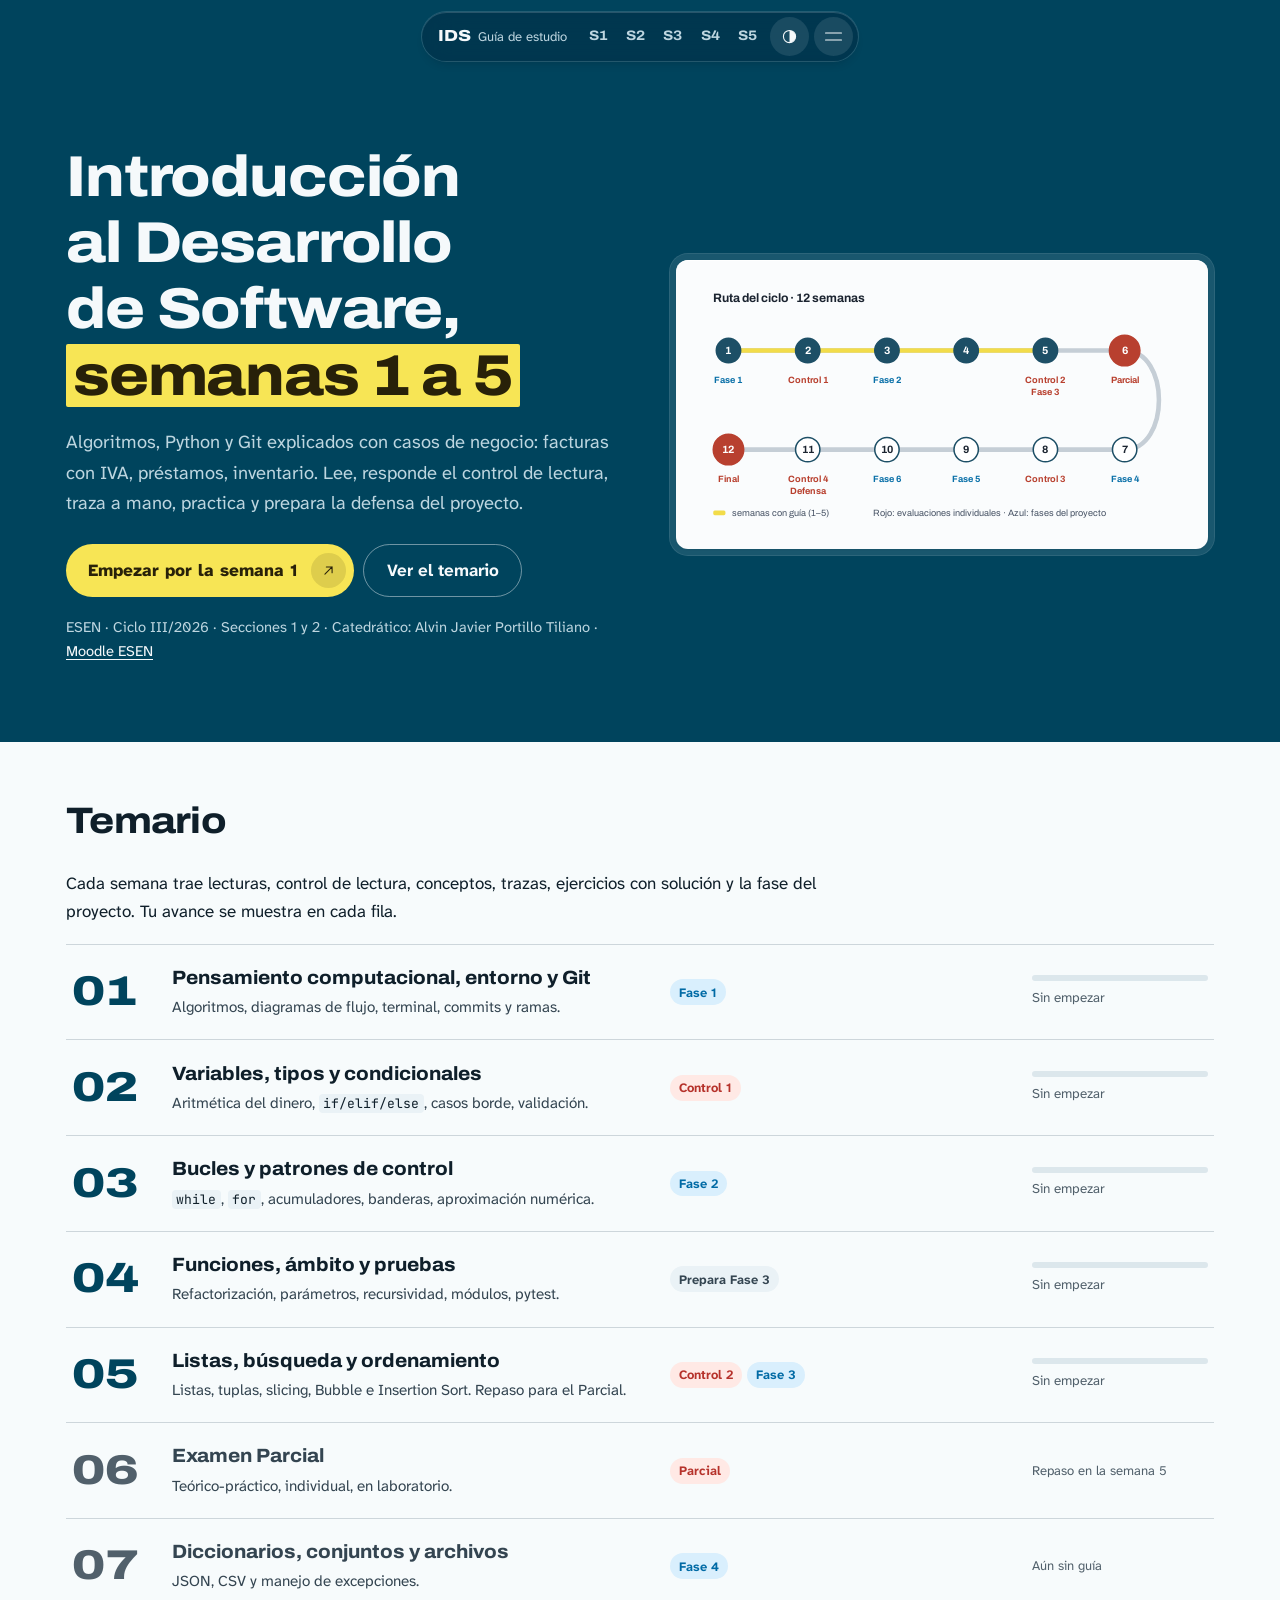
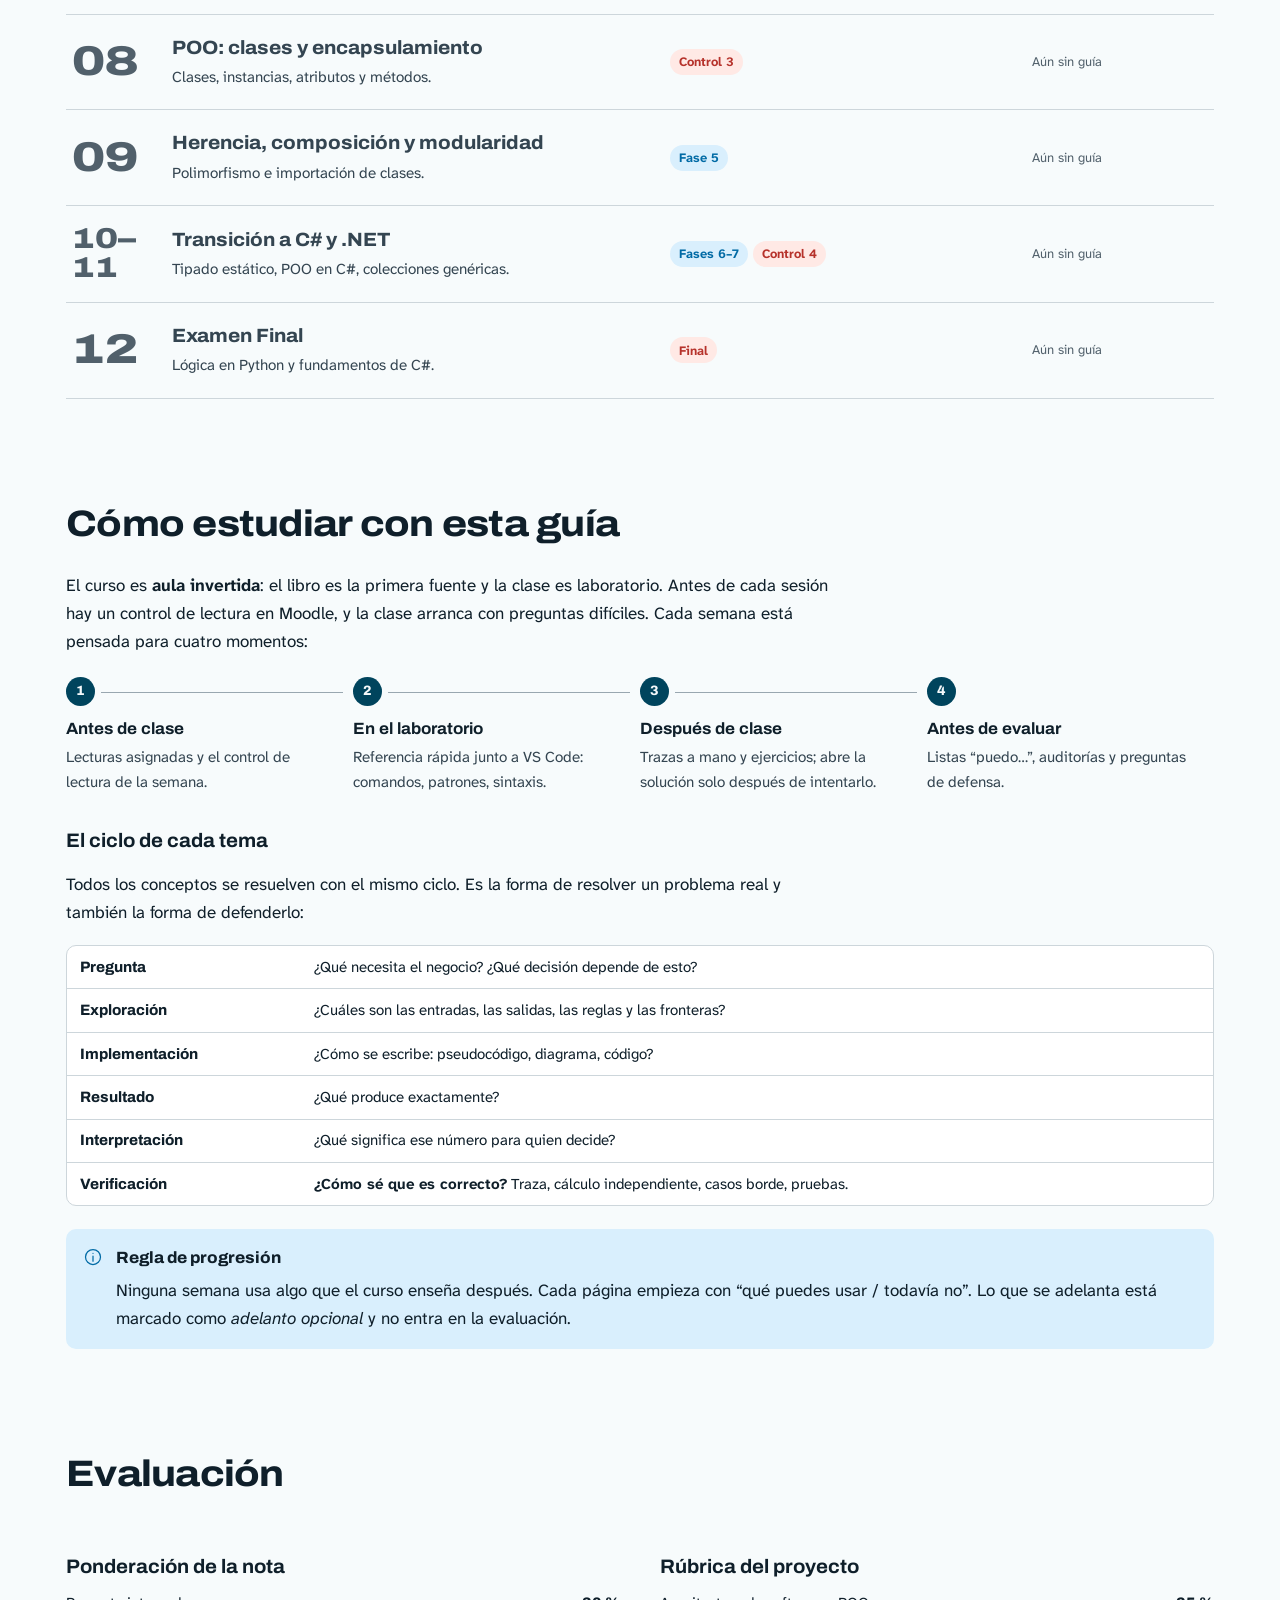
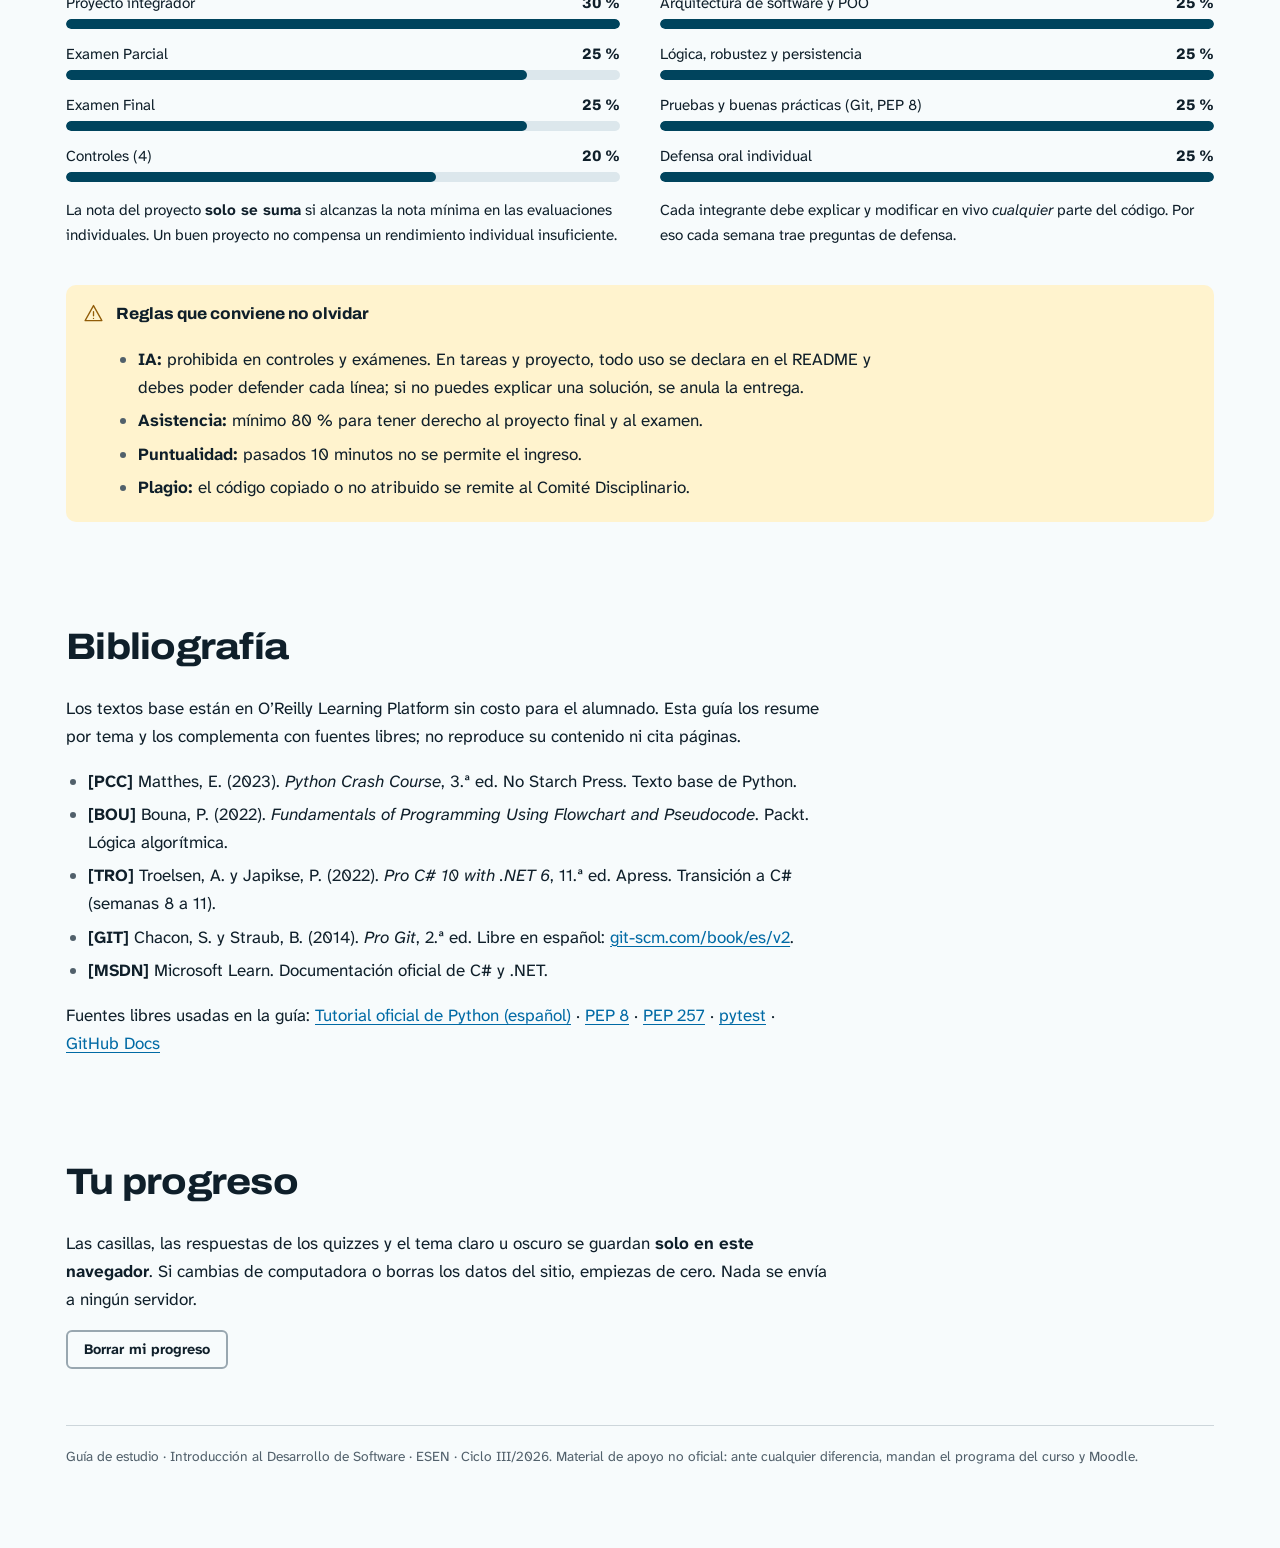
==== commit a3065b71: "Agrega navegación en isla, menú completo y doble marco - Barra superior reemplazada por una isla flo" ====
--- a/index.html
+++ b/index.html
@@ -13,17 +13,21 @@
 </head>
 <body>
 
-<header class="topbar">
-  <a class="brand" href="index.html">IDS <span>·</span> <small>Guía de estudio</small></a>
-  <nav aria-label="Semanas">
+<header class="isla-wrap">
+  <div class="isla">
+    <a class="brand" href="index.html">IDS <small>Guía de estudio</small></a>
+    <nav class="isla-semanas" aria-label="Semanas">
     <a href="semanas/semana-01.html">S1</a>
     <a href="semanas/semana-02.html">S2</a>
     <a href="semanas/semana-03.html">S3</a>
     <a href="semanas/semana-04.html">S4</a>
     <a href="semanas/semana-05.html">S5</a>
   </nav>
-  <button class="theme-btn" type="button" aria-label="Cambiar tema claro/oscuro"><span class="ico-tema" aria-hidden="true"></span></button>
+    <button class="theme-btn" type="button" aria-label="Cambiar tema claro/oscuro"><span class="ico-tema" aria-hidden="true"></span></button>
+    <button class="menu-btn" type="button" aria-expanded="false" aria-controls="menu-completo"><span class="hb" aria-hidden="true"></span><span class="hb" aria-hidden="true"></span><span class="sr">Menú</span></button>
+  </div>
 </header>
+<div class="menu-completo" id="menu-completo" hidden></div>
 
 <section class="portada">
   <div class="portada-in">
@@ -31,12 +35,12 @@
       <h1>Introducción al Desarrollo de Software, <mark>semanas 1 a 5</mark></h1>
       <p class="lead">Algoritmos, Python y Git explicados con casos de negocio: facturas con IVA, préstamos, inventario. Lee, responde el control de lectura, traza a mano, practica y prepara la defensa del proyecto.</p>
       <div class="acciones">
-        <a class="btn-marca" href="semanas/semana-01.html">Empezar por la semana 1</a>
+        <a class="btn-marca" href="semanas/semana-01.html"><span>Empezar por la semana 1</span><span class="btn-ico" aria-hidden="true"></span></a>
         <a class="btn-linea" href="#temario">Ver el temario</a>
       </div>
       <p class="datos">ESEN · Ciclo III/2026 · Secciones 1 y 2 · Catedrático: Alvin Javier Portillo Tiliano · <a href="https://moodle.esen.edu.sv/" target="_blank" rel="noopener">Moodle ESEN</a></p>
     </div>
-    <figure class="ruta" style="margin:0">
+    <figure class="ruta" style="margin:0"><div class="placa-core">
       <img src="assets/img/ruta-ciclo.svg" width="640" height="320" alt="Ruta de las 12 semanas del ciclo con controles en las semanas 2, 5, 8 y 11, parcial en la 6, final en la 12 y fases del proyecto en las semanas 1, 3, 5, 7, 9, 10 y 11.">
     </figure>
   </div>
--- a/assets/guia.css
+++ b/assets/guia.css
@@ -99,7 +99,7 @@
 
 /* ---------- Base ---------- */
 * { box-sizing: border-box; }
-html { scroll-behavior: smooth; scroll-padding-top: 76px; -webkit-text-size-adjust: 100%; }
+html { scroll-behavior: smooth; scroll-padding-top: 88px; -webkit-text-size-adjust: 100%; }
 body {
   margin: 0; background: var(--bg); color: var(--ink);
   font-family: var(--font); font-size: 1.0625rem; line-height: 1.65;
@@ -110,7 +110,7 @@
 a:hover { text-decoration-thickness: 2px; }
 h1, h2, h3, h4 { font-family: var(--display); line-height: 1.15; margin: 1.8em 0 .55em; text-wrap: balance; color: var(--ink); }
 h1 { font-size: clamp(2rem, 4.4vw, 3rem); font-weight: 750; font-stretch: 108%; letter-spacing: -0.02em; margin-top: 0; }
-h2 { font-size: clamp(1.55rem, 2.6vw, 2rem); font-weight: 760; font-stretch: 112%; letter-spacing: -0.015em; margin-top: 2.8em; }
+h2 { font-size: clamp(1.7rem, 3vw, 2.3rem); font-weight: 760; font-stretch: 112%; letter-spacing: -0.02em; margin: clamp(4rem, 9vw, 6.5rem) 0 .7em; }
 h3 { font-size: 1.22rem; font-weight: 700; font-stretch: 104%; }
 h4 { font-size: 1rem; font-weight: 700; }
 p, li { max-width: 70ch; text-wrap: pretty; }
@@ -132,39 +132,90 @@
 :focus-visible { outline: 3px solid var(--mark); outline-offset: 2px; border-radius: 3px; }
 .sr { position: absolute; width: 1px; height: 1px; overflow: hidden; clip: rect(0 0 0 0); white-space: nowrap; }
 
-/* ---------- Barra superior ---------- */
-.topbar {
-  position: sticky; top: 0; z-index: var(--z-top);
-  display: flex; align-items: center; gap: .9rem; padding: .55rem 16px;
-  background: var(--brand-2); color: var(--on-brand);
-}
-.topbar .brand {
-  display: inline-flex; align-items: baseline; gap: .5rem; color: var(--on-brand); text-decoration: none;
-  font-family: var(--display); font-weight: 800; font-stretch: 118%; font-size: 1.05rem; white-space: nowrap;
-}
-.topbar .brand span { display: none; }
-.topbar .brand small { font-family: var(--font); font-weight: 400; font-stretch: 100%; font-size: .85rem; color: var(--on-brand-2); }
-.topbar nav { display: flex; gap: 2px; margin-left: auto; }
-.topbar nav a {
-  display: grid; place-items: center; min-width: 2.1rem; height: 2rem; padding: 0 .35rem;
-  font-family: var(--display); font-weight: 700; font-size: .88rem; font-stretch: 110%;
-  color: var(--on-brand-2); text-decoration: none; border-radius: var(--radius-sm);
-  transition: background-color .18s var(--ease), color .18s var(--ease);
-}
-.topbar nav a:hover { background: color-mix(in oklch, var(--on-brand) 12%, transparent); color: var(--on-brand); }
-.topbar nav a[aria-current="page"] { background: var(--mark); color: var(--mark-ink); }
-.theme-btn {
-  display: grid; place-items: center; width: 2rem; height: 2rem; cursor: pointer;
-  border: 1px solid color-mix(in oklch, var(--on-brand) 35%, transparent); border-radius: var(--radius-sm);
-  background: transparent; color: var(--on-brand); font-size: .95rem;
-}
-.theme-btn:hover { background: color-mix(in oklch, var(--on-brand) 12%, transparent); }
-.ico-tema { width: 1.05rem; height: 1.05rem; background: currentColor; -webkit-mask: url("icons/tema.svg") center / contain no-repeat; mask: url("icons/tema.svg") center / contain no-repeat; }
+/* ---------- Navegación: isla flotante ---------- */
+:root { --ease-masa: cubic-bezier(0.32, 0.72, 0, 1); --shell: color-mix(in oklch, var(--ink) 3.5%, transparent); --hair: color-mix(in oklch, var(--ink) 9%, transparent); --z-menu: 30; }
+.isla-wrap {
+  position: fixed; top: 12px; left: 0; right: 0; z-index: var(--z-top);
+  display: flex; justify-content: center; padding: 0 12px; pointer-events: none;
+}
+.isla {
+  pointer-events: auto; display: flex; align-items: center; gap: .35rem;
+  padding: .32rem .32rem .32rem 1rem; border-radius: 999px;
+  background: color-mix(in oklch, var(--brand-2) 82%, transparent);
+  -webkit-backdrop-filter: blur(14px) saturate(1.3); backdrop-filter: blur(14px) saturate(1.3);
+  box-shadow: 0 0 0 1px color-mix(in oklch, var(--on-brand) 14%, transparent), inset 0 1px 0 color-mix(in oklch, var(--on-brand) 16%, transparent), 0 6px 8px -4px oklch(0.2 0.04 240 / .25);
+  color: var(--on-brand); transition: transform .5s var(--ease-masa);
+}
+.isla .brand {
+  display: inline-flex; align-items: baseline; gap: .45rem; margin-right: .5rem; color: var(--on-brand); text-decoration: none;
+  font-family: var(--display); font-weight: 800; font-stretch: 118%; font-size: 1rem; white-space: nowrap;
+}
+.isla .brand small { font-family: var(--font); font-weight: 400; font-stretch: 100%; font-size: .82rem; color: var(--on-brand-2); }
+.isla-semanas { display: flex; gap: 2px; }
+.isla-semanas a {
+  display: grid; place-items: center; min-width: 2.2rem; height: 2.2rem; padding: 0 .4rem; border-radius: 999px;
+  font-family: var(--display); font-weight: 700; font-size: .86rem; font-stretch: 110%;
+  color: var(--on-brand-2); text-decoration: none;
+  transition: background-color .35s var(--ease-masa), color .35s var(--ease-masa), transform .35s var(--ease-masa);
+}
+.isla-semanas a:hover { background: color-mix(in oklch, var(--on-brand) 12%, transparent); color: var(--on-brand); }
+.isla-semanas a:active { transform: scale(.94); }
+.isla-semanas a[aria-current="page"] { background: var(--mark); color: var(--mark-ink); }
+.theme-btn, .menu-btn {
+  position: relative; display: grid; place-items: center; width: 2.4rem; height: 2.4rem; cursor: pointer; flex: none;
+  border: 0; border-radius: 999px; background: color-mix(in oklch, var(--on-brand) 10%, transparent); color: var(--on-brand);
+  transition: background-color .35s var(--ease-masa), transform .35s var(--ease-masa);
+}
+.theme-btn:hover, .menu-btn:hover { background: color-mix(in oklch, var(--on-brand) 20%, transparent); }
+.theme-btn:active, .menu-btn:active { transform: scale(.94); }
+.ico-tema { width: 1.05rem; height: 1.05rem; background: currentColor; -webkit-mask: url("icons/tema.svg") center / contain no-repeat; mask: url("icons/tema.svg") center / contain no-repeat; transition: transform .6s var(--ease-masa); }
+.theme-btn:hover .ico-tema { transform: rotate(180deg); }
+.menu-btn .hb { position: absolute; left: 50%; width: 1.05rem; height: 1.5px; margin-left: -.525rem; border-radius: 2px; background: currentColor; transition: transform .5s var(--ease-masa); }
+.menu-btn .hb:nth-child(1) { transform: translateY(-3.5px); }
+.menu-btn .hb:nth-child(2) { transform: translateY(3.5px); }
+.menu-btn[aria-expanded="true"] { background: var(--mark); color: var(--mark-ink); }
+.menu-btn[aria-expanded="true"] .hb:nth-child(1) { transform: rotate(45deg); }
+.menu-btn[aria-expanded="true"] .hb:nth-child(2) { transform: rotate(-45deg); }
+@media (max-width: 700px) {
+  .isla-semanas a:not([aria-current="page"]) { display: none; }
+  .isla .brand small { display: none; }
+}
+
+/* ---------- Menú de pantalla completa ---------- */
+.menu-completo {
+  position: fixed; inset: 0; z-index: calc(var(--z-top) - 1); overflow-y: auto;
+  padding: 6.5rem 16px 3rem; color: var(--on-brand);
+  background: color-mix(in oklch, var(--brand-2) 88%, transparent);
+  -webkit-backdrop-filter: blur(24px); backdrop-filter: blur(24px);
+  opacity: 0; transition: opacity .45s var(--ease-masa);
+}
+.menu-completo[hidden] { display: none; }
+.menu-completo.abierto { opacity: 1; }
+.menu-in { max-width: 1000px; margin: 0 auto; display: grid; gap: 2.5rem; grid-template-columns: minmax(0, 1fr); }
+@media (min-width: 820px) { .menu-in { grid-template-columns: minmax(0, 1.2fr) minmax(0, 1fr); } }
+.menu-completo h2 { margin: 0 0 1rem; color: var(--on-brand-2); font-family: var(--font); font-weight: 400; font-size: .95rem; letter-spacing: 0; }
+.menu-completo ol { list-style: none; margin: 0; padding: 0; }
+.menu-completo li { max-width: none; margin: 0; overflow: hidden; }
+.menu-semanas a {
+  display: flex; align-items: baseline; gap: 1rem; padding: .55rem 0; color: var(--on-brand); text-decoration: none;
+  border-bottom: 1px solid color-mix(in oklch, var(--on-brand) 14%, transparent);
+}
+.menu-semanas .n { font-family: var(--display); font-weight: 850; font-stretch: 125%; font-size: clamp(1.8rem, 5vw, 2.6rem); line-height: 1; color: var(--mark); min-width: 3.4rem; }
+.menu-semanas .tit { font-family: var(--display); font-weight: 700; font-stretch: 106%; font-size: clamp(1.05rem, 2.4vw, 1.35rem); line-height: 1.25; }
+.menu-semanas a[aria-current="page"] .tit::after { content: " · estás aquí"; font-family: var(--font); font-weight: 400; font-size: .85rem; color: var(--on-brand-2); }
+.menu-semanas a:hover .tit { text-decoration: underline; text-decoration-color: var(--mark); text-underline-offset: 5px; }
+.menu-secciones a { display: block; padding: .38rem 0; color: var(--on-brand-2); text-decoration: none; font-size: 1.02rem; }
+.menu-secciones a:hover { color: var(--on-brand); }
+.menu-secciones .grupo { margin: 1rem 0 .2rem; font-weight: 700; font-size: .82rem; color: var(--mark); }
+.menu-secciones .grupo:first-child { margin-top: 0; }
+.menu-completo .entra { display: block; transform: translateY(110%); opacity: 0; transition: transform .7s var(--ease-masa), opacity .7s var(--ease-masa); transition-delay: calc(var(--i, 0) * 45ms + 80ms); }
+.menu-completo.abierto .entra { transform: none; opacity: 1; }
+body.menu-activo { overflow: hidden; }
 
 /* ---------- Portada de semana ---------- */
 .hero-semana { background: var(--brand); color: var(--on-brand); overflow: hidden; }
 .hero-in {
-  max-width: 1180px; margin: 0 auto; padding: clamp(2rem, 5vw, 3.8rem) 16px clamp(1.8rem, 4vw, 2.8rem);
+  max-width: 1180px; margin: 0 auto; padding: calc(5.5rem + clamp(1rem, 4vw, 2.5rem)) 16px clamp(2.2rem, 5vw, 3.6rem);
   display: grid; grid-template-columns: minmax(0, 1fr); gap: 1.2rem 2.5rem;
 }
 @media (min-width: 900px) {
@@ -225,7 +276,7 @@
 .toc { display: none; }
 @media (min-width: 1000px) {
   .toc {
-    display: block; position: sticky; top: 64px; align-self: start;
+    display: block; position: sticky; top: 76px; align-self: start;
     max-height: calc(100vh - 80px); overflow: auto; padding: 2.2rem 0 1rem; font-size: .9rem;
   }
   .toc > p { margin: 0 0 1rem; font-family: var(--display); font-weight: 800; font-stretch: 115%; font-size: 1.05rem; }
@@ -306,7 +357,10 @@
 .box.adelanto .box-title { color: var(--ink-2); }
 
 /* ---------- Ciclo pregunta → verificación ---------- */
-.ciclo { counter-reset: paso; margin: 1.6rem 0 2.6rem; border: 1px solid var(--line); border-radius: var(--radius); background: var(--surface); overflow: hidden; }
+.ciclo {
+  counter-reset: paso; margin: 2rem 6px 3rem; border-radius: 12px; background: var(--surface); overflow: hidden;
+  box-shadow: 0 0 0 1px var(--hair), 0 0 0 6px var(--shell), 0 0 0 7px var(--hair);
+}
 .ciclo > h3 { margin: 0; padding: 1rem 1.3rem; background: var(--surface-2); font-size: 1.15rem; }
 .paso { position: relative; display: grid; grid-template-columns: 2.1rem minmax(0, 1fr); gap: .9rem; padding: 1.1rem 1.3rem .4rem; }
 .paso::before {
@@ -366,7 +420,7 @@
 
 /* Traza: libro de registro */
 .traza { margin: 1.3rem 0 2.2rem; }
-.traza .table-wrap { border-color: var(--line-strong); }
+.traza .table-wrap { border: 0; margin-left: 6px; margin-right: 6px; box-shadow: 0 0 0 1px var(--hair), 0 0 0 6px var(--shell), 0 0 0 7px var(--hair); }
 .traza table { font-family: var(--mono); font-size: .84rem; }
 .traza th { background: var(--brand); color: var(--on-brand); font-family: var(--mono); font-weight: 600; font-stretch: 100%; text-align: center; }
 .traza td { text-align: center; white-space: nowrap; vertical-align: middle; font-variant-numeric: tabular-nums; }
@@ -430,7 +484,11 @@
 .qq .why { display: none; margin: .8rem 0 0; padding: .75rem 1rem; border-radius: var(--radius-sm); background: var(--surface-2); font-size: .95rem; max-width: 68ch; }
 .qq.respondida .why { display: block; animation: aparece .25s var(--ease) both; }
 @keyframes aparece { from { opacity: 0; transform: translateY(-4px); } to { opacity: 1; transform: none; } }
-.quiz-score { display: flex; gap: .9rem; align-items: center; flex-wrap: wrap; font-weight: 700; padding: 1rem 1.2rem; background: var(--surface-2); border-radius: var(--radius); }
+.quiz-score {
+  display: flex; gap: .9rem; align-items: center; flex-wrap: wrap; justify-content: space-between; font-weight: 700;
+  padding: 1rem 1.2rem; margin: 1rem 6px 0; background: var(--surface); border-radius: 12px;
+  box-shadow: 0 0 0 1px var(--hair), 0 0 0 6px var(--shell), 0 0 0 7px var(--hair);
+}
 
 /* ---------- Ejercicios ---------- */
 .ejercicio { margin: 0; padding: 1.6rem 0 1rem; border-top: 2px solid var(--ink); }
@@ -490,19 +548,24 @@
 
 /* ---------- Láminas (SVG independientes) ---------- */
 figure.lamina { margin: 1.6rem 0; }
-figure.lamina .placa {
-  background: var(--plate); border: 1px solid var(--line); border-radius: var(--radius);
-  padding: clamp(.6rem, 2vw, 1.2rem); overflow-x: auto;
-}
-figure.lamina img { display: block; margin: 0 auto; width: 100%; height: auto; }
-figure.lamina.angosta img { max-width: 560px; }
-figure.lamina.media img { max-width: 760px; }
+/* Doble marco: bandeja exterior (placa) + lámina interior (placa-core), radios concéntricos */
+figure.lamina .placa, .portada .ruta {
+  padding: 6px; border-radius: 18px; background: var(--shell);
+  box-shadow: 0 0 0 1px var(--hair);
+}
+.placa-core {
+  background: var(--plate); border-radius: 12px; padding: clamp(.7rem, 2.2vw, 1.4rem); overflow-x: auto;
+  box-shadow: inset 0 1px 0 oklch(1 0 0 / .9), 0 1px 2px oklch(0.2 0.03 240 / .06);
+}
+figure.lamina img, figure.lamina .placa-core > svg { display: block; margin: 0 auto; width: 100%; height: auto; }
+figure.lamina.angosta img, figure.lamina.angosta .placa-core > svg { max-width: 560px; }
+figure.lamina.media img, figure.lamina.media .placa-core > svg { max-width: 760px; }
 figure.lamina figcaption { font-size: .9rem; color: var(--ink-3); margin-top: .6rem; max-width: 70ch; }
 figure.lamina figcaption strong { color: var(--ink-2); }
 @media (max-width: 600px) {
-  figure.lamina .placa { padding: .5rem; }
-  figure.lamina .placa img { min-width: 600px; }
-  figure.lamina.angosta .placa img { min-width: 480px; }
+  figure.lamina .placa-core { padding: .5rem; }
+  figure.lamina .placa img, figure.lamina .placa-core > svg { min-width: 600px; }
+  figure.lamina.angosta .placa img, figure.lamina.angosta .placa-core > svg { min-width: 480px; }
   figure.lamina figcaption::before { content: "Desliza la lámina hacia los lados para verla completa. "; color: var(--ink-3); }
 }
 
@@ -516,7 +579,7 @@
 /* ---------- Índice (portada del sitio) ---------- */
 .portada { background: var(--brand); color: var(--on-brand); }
 .portada-in {
-  max-width: 1180px; margin: 0 auto; padding: clamp(2.4rem, 6vw, 4.5rem) 16px clamp(2rem, 4vw, 3rem);
+  max-width: 1180px; margin: 0 auto; padding: calc(5.5rem + clamp(1.5rem, 5vw, 3.5rem)) 16px clamp(3rem, 6vw, 5rem);
   display: grid; gap: 2rem; grid-template-columns: minmax(0, 1fr);
 }
 @media (min-width: 960px) { .portada-in { grid-template-columns: minmax(0, 1.05fr) minmax(0, 1fr); align-items: center; } }
@@ -525,12 +588,26 @@
 .portada .lead { color: var(--on-brand-2); font-size: 1.15rem; max-width: 56ch; }
 .portada .datos { color: var(--on-brand-2); font-size: .92rem; margin: 1.2rem 0 0; }
 .portada .datos a { color: var(--on-brand); }
-.portada .ruta { background: var(--plate); border-radius: var(--radius); padding: clamp(.6rem, 2vw, 1rem); }
-.portada .ruta img { display: block; width: 100%; height: auto; }
+.portada .ruta { --shell: color-mix(in oklch, var(--on-brand) 10%, transparent); --hair: color-mix(in oklch, var(--on-brand) 18%, transparent); }
+.portada .ruta img, .portada .ruta svg { display: block; width: 100%; height: auto; }
 .portada .acciones { display: flex; flex-wrap: wrap; gap: .6rem; margin-top: 1.6rem; }
-.btn-marca { display: inline-flex; align-items: center; gap: .5rem; padding: .7rem 1.2rem; border-radius: var(--radius-sm); background: var(--mark); color: var(--mark-ink); font-weight: 800; text-decoration: none; transition: transform .18s var(--ease); }
-.btn-marca:hover { transform: translateY(-2px); text-decoration: none; }
-.btn-linea { display: inline-flex; align-items: center; padding: .7rem 1.2rem; border-radius: var(--radius-sm); border: 1.5px solid color-mix(in oklch, var(--on-brand) 45%, transparent); color: var(--on-brand); font-weight: 700; text-decoration: none; }
+.btn-marca {
+  display: inline-flex; align-items: center; gap: .8rem; padding: .45rem .45rem .45rem 1.4rem; border-radius: 999px;
+  background: var(--mark); color: var(--mark-ink); font-weight: 800; text-decoration: none;
+  transition: transform .5s var(--ease-masa);
+}
+.btn-marca:active { transform: scale(.98); }
+.btn-ico {
+  flex: none; display: grid; place-items: center; width: 2.2rem; height: 2.2rem; border-radius: 999px;
+  background: color-mix(in oklch, currentColor 12%, transparent);
+  transition: transform .5s var(--ease-masa), background-color .5s var(--ease-masa);
+}
+.btn-ico::before {
+  content: ""; width: 1.05rem; height: 1.05rem; background: currentColor;
+  -webkit-mask: url("icons/flecha-diag.svg") center / contain no-repeat; mask: url("icons/flecha-diag.svg") center / contain no-repeat;
+}
+.btn-marca:hover .btn-ico { transform: translate(3px, -1px) scale(1.06); background: color-mix(in oklch, currentColor 18%, transparent); }
+.btn-linea { display: inline-flex; align-items: center; padding: .72rem 1.4rem; border-radius: 999px; border: 1.5px solid color-mix(in oklch, var(--on-brand) 45%, transparent); color: var(--on-brand); font-weight: 700; text-decoration: none; transition: background-color .5s var(--ease-masa); }
 .btn-linea:hover { background: color-mix(in oklch, var(--on-brand) 10%, transparent); }
 
 .temario { list-style: none; padding: 0; margin: 1.2rem 0; }
@@ -570,12 +647,18 @@
 .pie a { color: var(--ink-2); }
 .nav-semanas { display: flex; justify-content: space-between; gap: 1rem; flex-wrap: wrap; margin-top: 3rem; }
 .nav-semanas a {
-  flex: 1 1 14rem; padding: 1rem 1.2rem; border-radius: var(--radius); background: var(--surface-2);
+  flex: 1 1 14rem; display: flex; align-items: center; gap: .9rem; padding: .55rem .55rem .55rem 1.3rem; border-radius: 999px;
+  background: var(--surface); box-shadow: 0 0 0 1px var(--hair), 0 0 0 5px var(--shell), 0 0 0 6px var(--hair); margin: 6px;
   font-family: var(--display); font-weight: 750; font-stretch: 106%; text-decoration: none; color: var(--ink);
-  transition: background-color .18s var(--ease);
-}
-.nav-semanas a:last-child { text-align: right; }
-.nav-semanas a:hover { background: var(--surface-3); }
+  transition: transform .5s var(--ease-masa);
+}
+.nav-semanas a:active { transform: scale(.98); }
+.nav-semanas .nav-next { justify-content: space-between; }
+.nav-semanas .nav-prev { padding: .55rem 1.3rem .55rem .55rem; }
+.nav-semanas .btn-ico::before { -webkit-mask-image: url("icons/flecha.svg"); mask-image: url("icons/flecha.svg"); }
+.nav-semanas .nav-prev .btn-ico::before { transform: scaleX(-1); }
+.nav-semanas .nav-next:hover .btn-ico { transform: translateX(4px); }
+.nav-semanas .nav-prev:hover .btn-ico { transform: translateX(-4px); }
 
 /* ---------- Móvil ---------- */
 @media (max-width: 600px) {
@@ -592,7 +675,12 @@
   .box::before { left: .9rem; }
 }
 
+/* ---------- Revelado al hacer scroll ---------- */
+.revela .rv { opacity: 0; transform: translateY(28px); filter: blur(6px); }
+.revela .rv.visto { opacity: 1; transform: none; filter: none; transition: opacity .9s var(--ease-masa), transform .9s var(--ease-masa), filter .9s var(--ease-masa); transition-delay: calc(var(--i, 0) * 70ms); }
+
 @media (prefers-reduced-motion: reduce) {
+  .revela .rv { opacity: 1; transform: none; filter: none; }
   *, *::before, *::after { animation-duration: .01ms !important; animation-delay: 0ms !important; transition-duration: .01ms !important; scroll-behavior: auto !important; }
 }
 
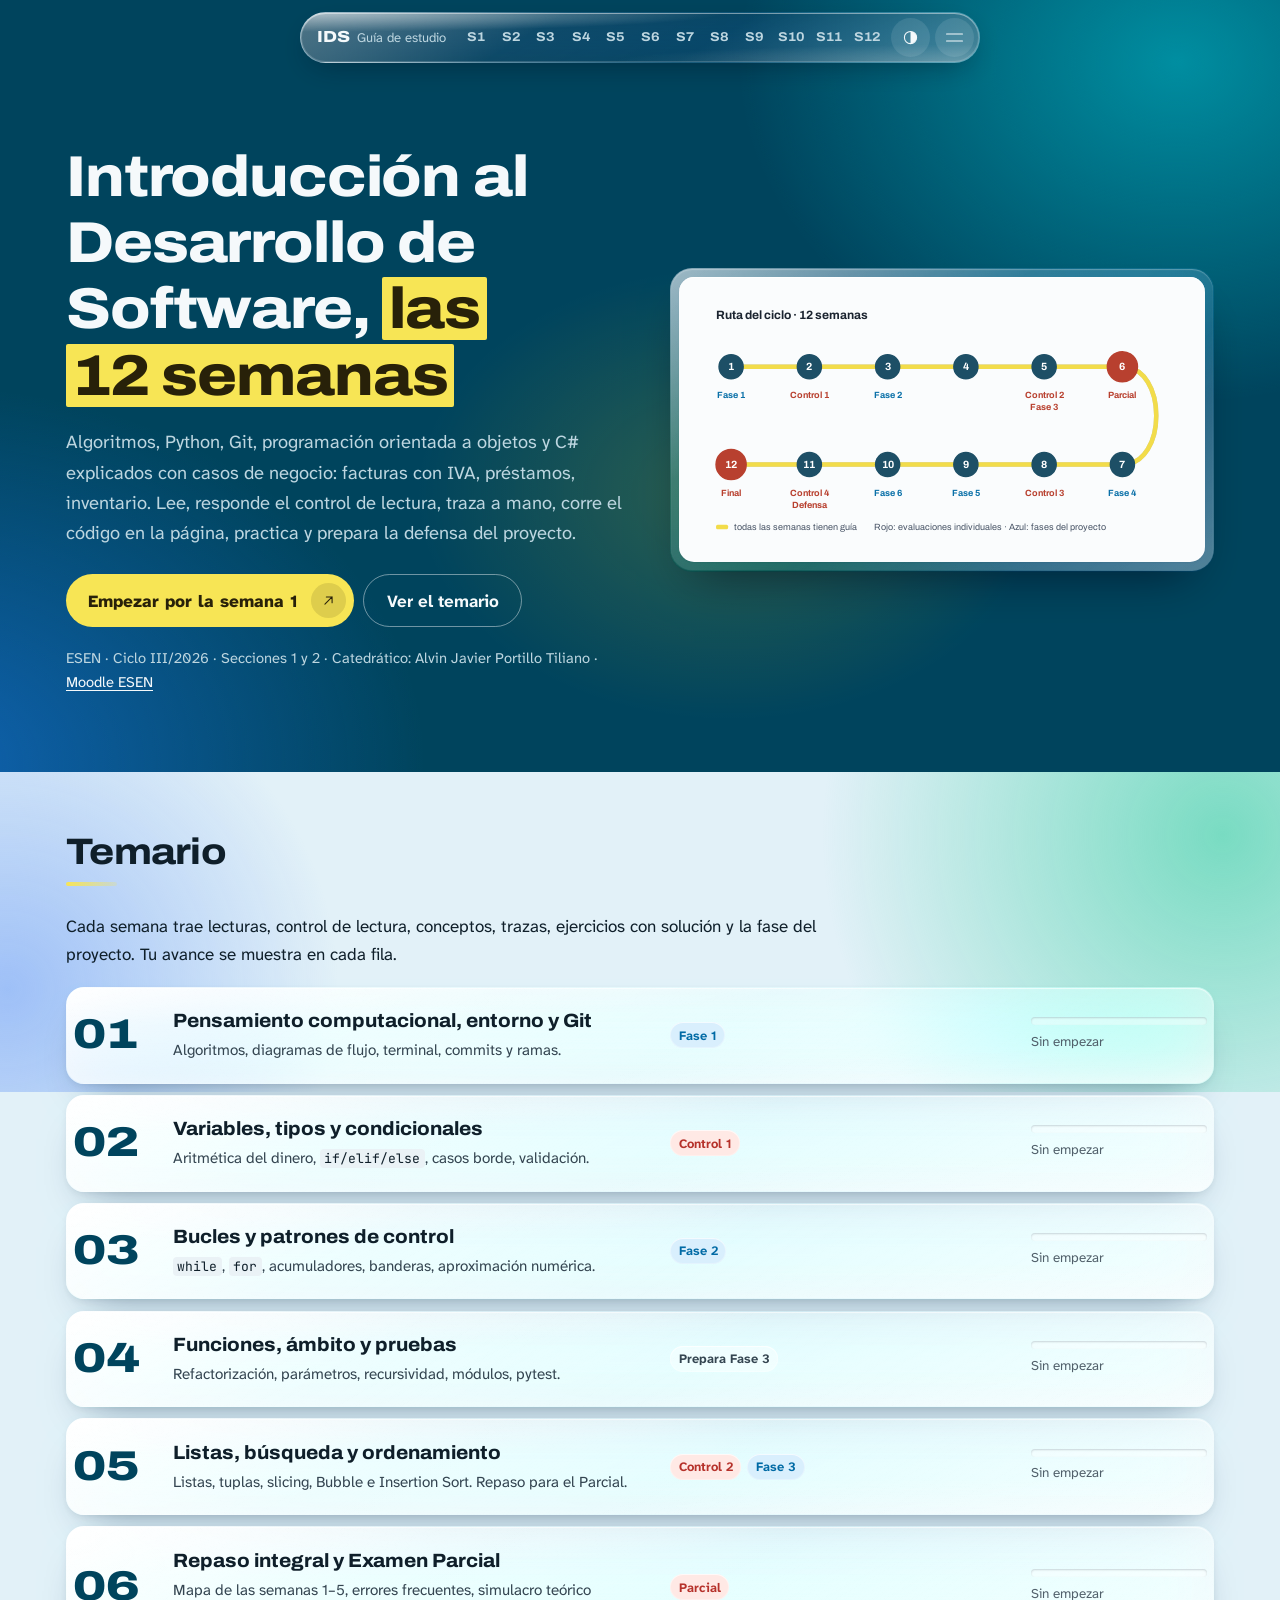
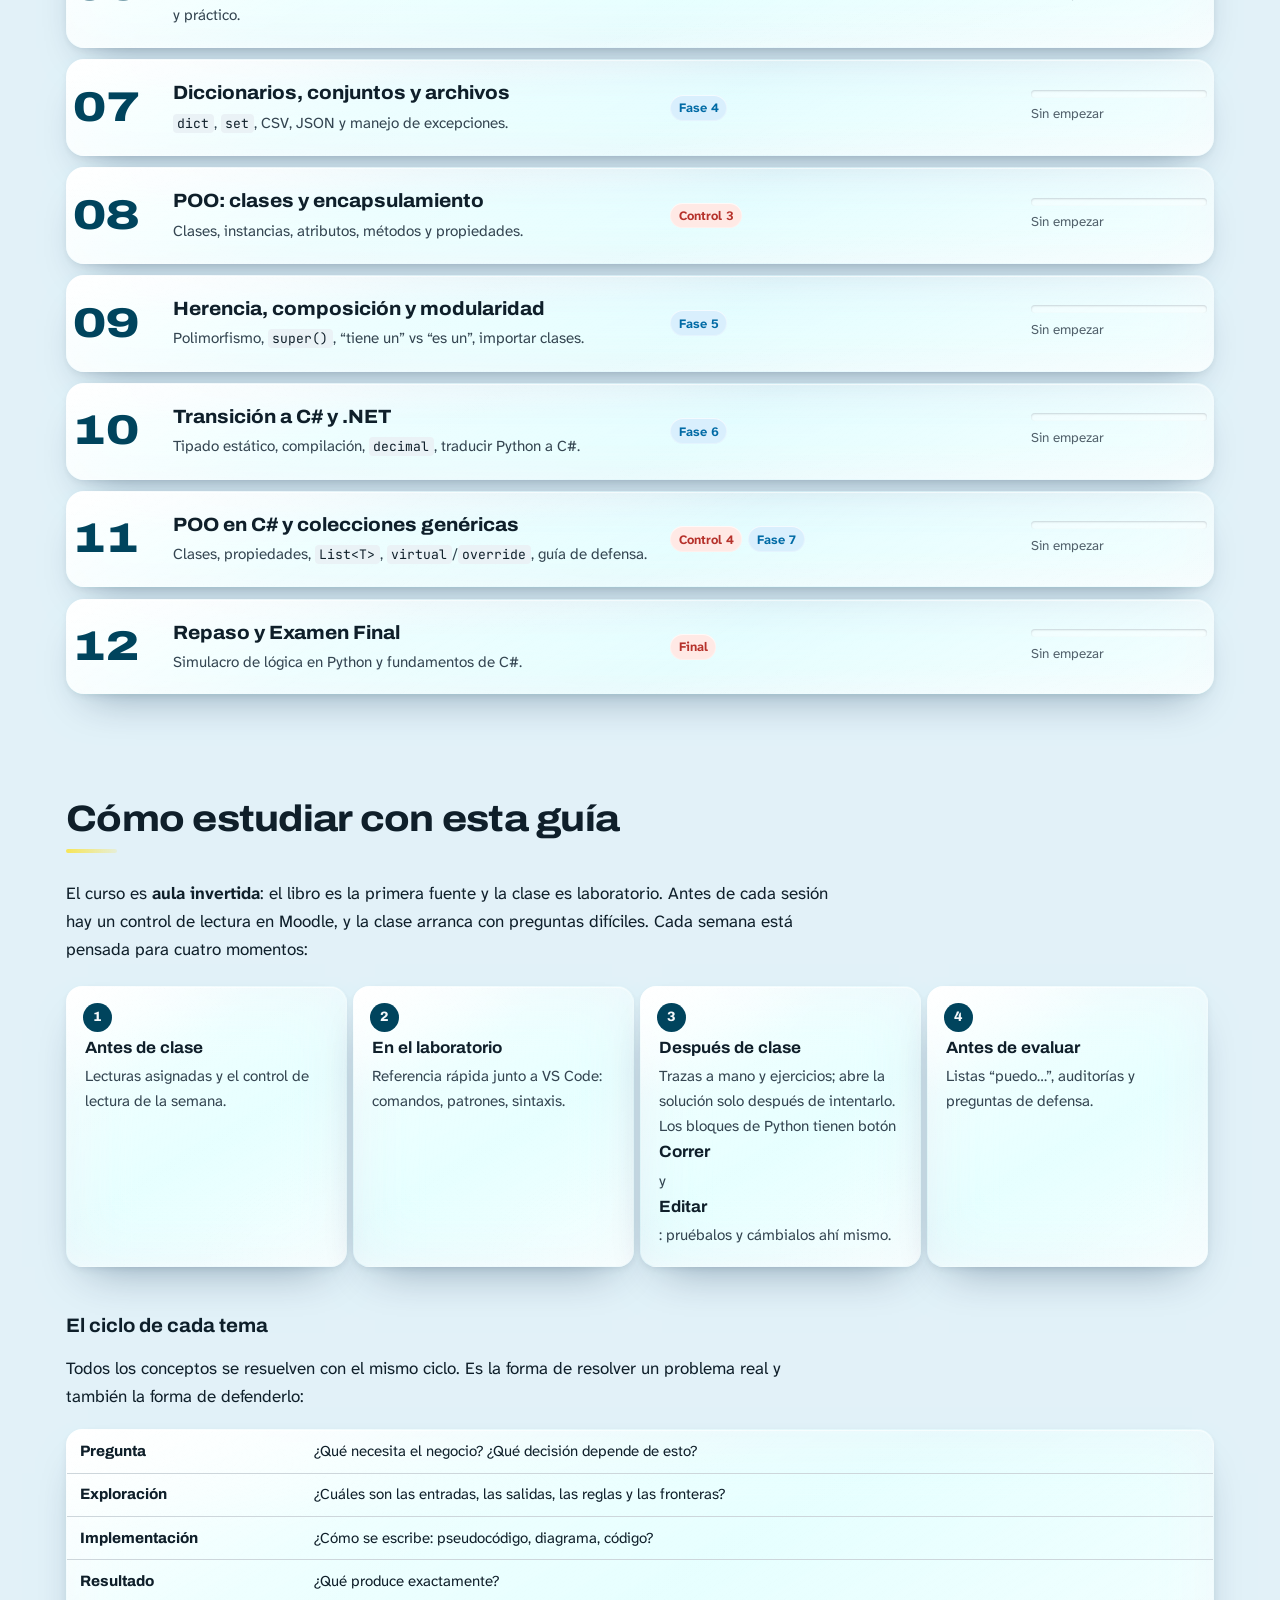
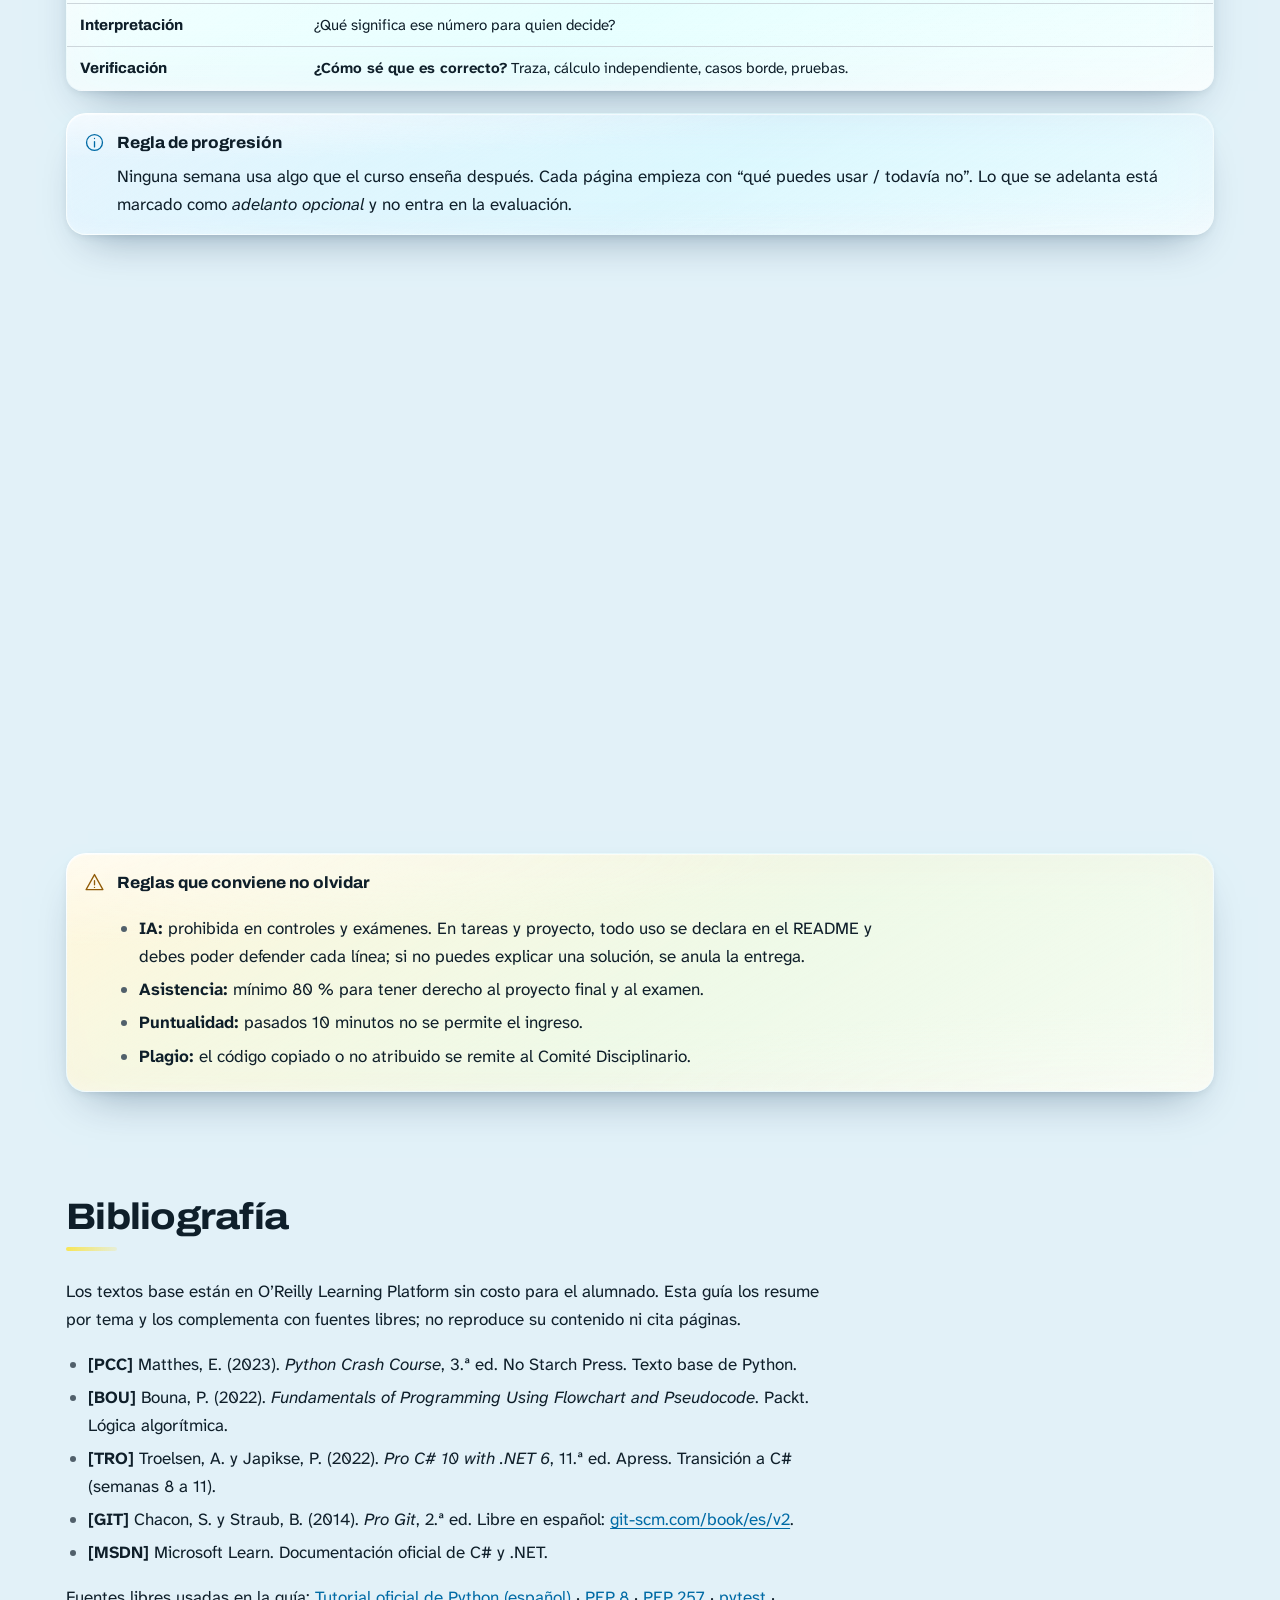
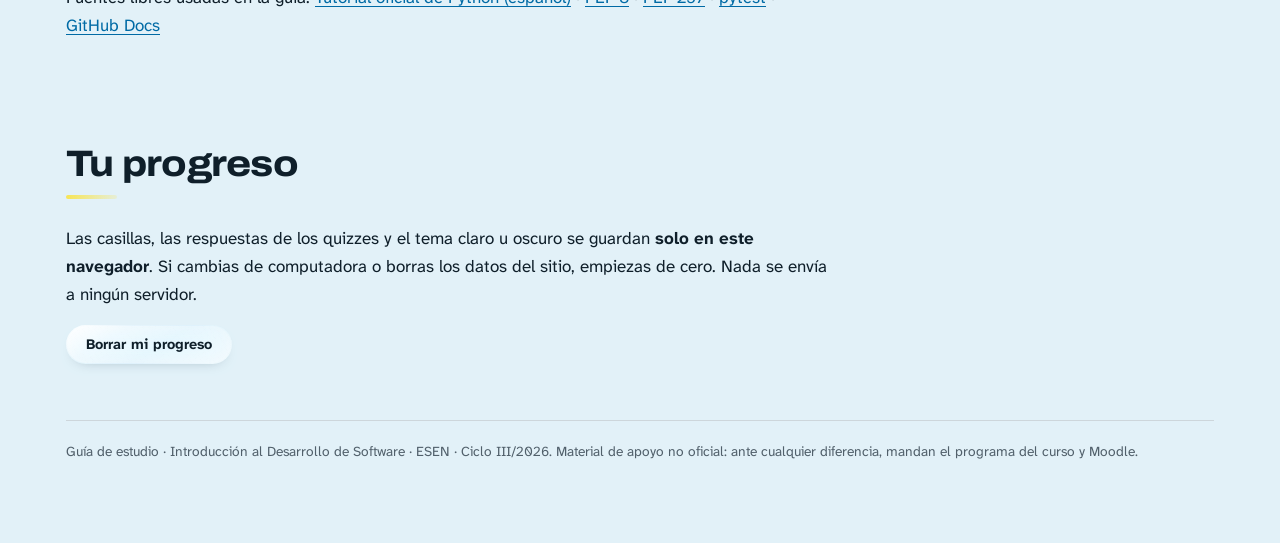
==== commit e369f45c: "Completa las semanas 6 a 12 y permite correr Python en la página - Semanas 6-12: repaso y Parcial, d" ====
--- a/index.html
+++ b/index.html
@@ -4,7 +4,7 @@
 <meta charset="utf-8">
 <meta name="viewport" content="width=device-width, initial-scale=1">
 <title>Guía de estudio IDS</title>
-<meta name="description" content="Guía de estudio interactiva de Introducción al Desarrollo de Software (ESEN, ciclo III/2026), semanas 1 a 5: Python, algoritmos y Git.">
+<meta name="description" content="Guía de estudio interactiva de Introducción al Desarrollo de Software (ESEN, ciclo III/2026), las 12 semanas: algoritmos, Python, Git, POO y C#.">
 <link rel="preconnect" href="https://fonts.googleapis.com">
 <link rel="preconnect" href="https://fonts.gstatic.com" crossorigin>
 <link href="https://fonts.googleapis.com/css2?family=Archivo:wdth,wght@62..125,100..900&family=Atkinson+Hyperlegible+Next:ital,wght@0,200..800;1,200..800&family=JetBrains+Mono:wght@400;600&display=swap" rel="stylesheet">
@@ -22,6 +22,13 @@
     <a href="semanas/semana-03.html">S3</a>
     <a href="semanas/semana-04.html">S4</a>
     <a href="semanas/semana-05.html">S5</a>
+    <a href="semanas/semana-06.html">S6</a>
+    <a href="semanas/semana-07.html">S7</a>
+    <a href="semanas/semana-08.html">S8</a>
+    <a href="semanas/semana-09.html">S9</a>
+    <a href="semanas/semana-10.html">S10</a>
+    <a href="semanas/semana-11.html">S11</a>
+    <a href="semanas/semana-12.html">S12</a>
   </nav>
     <button class="theme-btn" type="button" aria-label="Cambiar tema claro/oscuro"><span class="ico-tema" aria-hidden="true"></span></button>
     <button class="menu-btn" type="button" aria-expanded="false" aria-controls="menu-completo"><span class="hb" aria-hidden="true"></span><span class="hb" aria-hidden="true"></span><span class="sr">Menú</span></button>
@@ -32,8 +39,8 @@
 <section class="portada">
   <div class="portada-in">
     <div>
-      <h1>Introducción al Desarrollo de Software, <mark>semanas 1 a 5</mark></h1>
-      <p class="lead">Algoritmos, Python y Git explicados con casos de negocio: facturas con IVA, préstamos, inventario. Lee, responde el control de lectura, traza a mano, practica y prepara la defensa del proyecto.</p>
+      <h1>Introducción al Desarrollo de Software, <mark>las 12 semanas</mark></h1>
+      <p class="lead">Algoritmos, Python, Git, programación orientada a objetos y C# explicados con casos de negocio: facturas con IVA, préstamos, inventario. Lee, responde el control de lectura, traza a mano, corre el código en la página, practica y prepara la defensa del proyecto.</p>
       <div class="acciones">
         <a class="btn-marca" href="semanas/semana-01.html"><span>Empezar por la semana 1</span><span class="btn-ico" aria-hidden="true"></span></a>
         <a class="btn-linea" href="#temario">Ver el temario</a>
@@ -83,42 +90,48 @@
       <span class="t-hitos"><span class="hito eval">Control 2</span><span class="hito proy">Fase 3</span></span>
       <span class="progress" data-progreso-semana="s5"><span class="progress-bar" style="display:block"><span></span></span><span class="progress-label" style="display:block"></span></span>
     </a></li>
-    <li class="futura"><div class="fila">
+    <li><a href="semanas/semana-06.html">
       <span class="t-num">06</span>
-      <span><span class="t-tit">Examen Parcial</span><span class="t-desc" style="display:block">Teórico-práctico, individual, en laboratorio.</span></span>
+      <span><span class="t-tit">Repaso integral y Examen Parcial</span><span class="t-desc" style="display:block">Mapa de las semanas 1–5, errores frecuentes, simulacro teórico y práctico.</span></span>
       <span class="t-hitos"><span class="hito eval">Parcial</span></span>
-      <span class="sin-guia">Repaso en la semana 5</span>
-    </div></li>
-    <li class="futura"><div class="fila">
+      <span class="progress" data-progreso-semana="s6"><span class="progress-bar" style="display:block"><span></span></span><span class="progress-label" style="display:block"></span></span>
+    </a></li>
+    <li><a href="semanas/semana-07.html">
       <span class="t-num">07</span>
-      <span><span class="t-tit">Diccionarios, conjuntos y archivos</span><span class="t-desc" style="display:block">JSON, CSV y manejo de excepciones.</span></span>
+      <span><span class="t-tit">Diccionarios, conjuntos y archivos</span><span class="t-desc" style="display:block"><code>dict</code>, <code>set</code>, CSV, JSON y manejo de excepciones.</span></span>
       <span class="t-hitos"><span class="hito proy">Fase 4</span></span>
-      <span class="sin-guia">Aún sin guía</span>
-    </div></li>
-    <li class="futura"><div class="fila">
+      <span class="progress" data-progreso-semana="s7"><span class="progress-bar" style="display:block"><span></span></span><span class="progress-label" style="display:block"></span></span>
+    </a></li>
+    <li><a href="semanas/semana-08.html">
       <span class="t-num">08</span>
-      <span><span class="t-tit">POO: clases y encapsulamiento</span><span class="t-desc" style="display:block">Clases, instancias, atributos y métodos.</span></span>
+      <span><span class="t-tit">POO: clases y encapsulamiento</span><span class="t-desc" style="display:block">Clases, instancias, atributos, métodos y propiedades.</span></span>
       <span class="t-hitos"><span class="hito eval">Control 3</span></span>
-      <span class="sin-guia">Aún sin guía</span>
-    </div></li>
-    <li class="futura"><div class="fila">
+      <span class="progress" data-progreso-semana="s8"><span class="progress-bar" style="display:block"><span></span></span><span class="progress-label" style="display:block"></span></span>
+    </a></li>
+    <li><a href="semanas/semana-09.html">
       <span class="t-num">09</span>
-      <span><span class="t-tit">Herencia, composición y modularidad</span><span class="t-desc" style="display:block">Polimorfismo e importación de clases.</span></span>
+      <span><span class="t-tit">Herencia, composición y modularidad</span><span class="t-desc" style="display:block">Polimorfismo, <code>super()</code>, “tiene un” vs “es un”, importar clases.</span></span>
       <span class="t-hitos"><span class="hito proy">Fase 5</span></span>
-      <span class="sin-guia">Aún sin guía</span>
-    </div></li>
-    <li class="futura"><div class="fila">
-      <span class="t-num" style="font-size:1.8rem">10–11</span>
-      <span><span class="t-tit">Transición a C# y .NET</span><span class="t-desc" style="display:block">Tipado estático, POO en C#, colecciones genéricas.</span></span>
-      <span class="t-hitos"><span class="hito proy">Fases 6–7</span><span class="hito eval">Control 4</span></span>
-      <span class="sin-guia">Aún sin guía</span>
-    </div></li>
-    <li class="futura"><div class="fila">
+      <span class="progress" data-progreso-semana="s9"><span class="progress-bar" style="display:block"><span></span></span><span class="progress-label" style="display:block"></span></span>
+    </a></li>
+    <li><a href="semanas/semana-10.html">
+      <span class="t-num">10</span>
+      <span><span class="t-tit">Transición a C# y .NET</span><span class="t-desc" style="display:block">Tipado estático, compilación, <code>decimal</code>, traducir Python a C#.</span></span>
+      <span class="t-hitos"><span class="hito proy">Fase 6</span></span>
+      <span class="progress" data-progreso-semana="s10"><span class="progress-bar" style="display:block"><span></span></span><span class="progress-label" style="display:block"></span></span>
+    </a></li>
+    <li><a href="semanas/semana-11.html">
+      <span class="t-num">11</span>
+      <span><span class="t-tit">POO en C# y colecciones genéricas</span><span class="t-desc" style="display:block">Clases, propiedades, <code>List&lt;T&gt;</code>, <code>virtual</code>/<code>override</code>, guía de defensa.</span></span>
+      <span class="t-hitos"><span class="hito eval">Control 4</span><span class="hito proy">Fase 7</span></span>
+      <span class="progress" data-progreso-semana="s11"><span class="progress-bar" style="display:block"><span></span></span><span class="progress-label" style="display:block"></span></span>
+    </a></li>
+    <li><a href="semanas/semana-12.html">
       <span class="t-num">12</span>
-      <span><span class="t-tit">Examen Final</span><span class="t-desc" style="display:block">Lógica en Python y fundamentos de C#.</span></span>
+      <span><span class="t-tit">Repaso y Examen Final</span><span class="t-desc" style="display:block">Simulacro de lógica en Python y fundamentos de C#.</span></span>
       <span class="t-hitos"><span class="hito eval">Final</span></span>
-      <span class="sin-guia">Aún sin guía</span>
-    </div></li>
+      <span class="progress" data-progreso-semana="s12"><span class="progress-bar" style="display:block"><span></span></span><span class="progress-label" style="display:block"></span></span>
+    </a></li>
   </ol>
 </section>
 
@@ -128,7 +141,7 @@
   <div class="momentos">
     <div><strong>Antes de clase</strong>Lecturas asignadas y el control de lectura de la semana.</div>
     <div><strong>En el laboratorio</strong>Referencia rápida junto a VS Code: comandos, patrones, sintaxis.</div>
-    <div><strong>Después de clase</strong>Trazas a mano y ejercicios; abre la solución solo después de intentarlo.</div>
+    <div><strong>Después de clase</strong>Trazas a mano y ejercicios; abre la solución solo después de intentarlo. Los bloques de Python tienen botón <strong>Correr</strong> y <strong>Editar</strong>: pruébalos y cámbialos ahí mismo.</div>
     <div><strong>Antes de evaluar</strong>Listas “puedo…”, auditorías y preguntas de defensa.</div>
   </div>
   <h3>El ciclo de cada tema</h3>
--- a/assets/guia.css
+++ b/assets/guia.css
@@ -176,10 +176,13 @@
 .menu-btn[aria-expanded="true"] { background: var(--mark); color: var(--mark-ink); }
 .menu-btn[aria-expanded="true"] .hb:nth-child(1) { transform: rotate(45deg); }
 .menu-btn[aria-expanded="true"] .hb:nth-child(2) { transform: rotate(-45deg); }
+@media (max-width: 980px) {
+  .isla-semanas a:not([aria-current="page"]) { display: none; }
+}
 @media (max-width: 700px) {
-  .isla-semanas a:not([aria-current="page"]) { display: none; }
   .isla .brand small { display: none; }
 }
+.isla-semanas a { min-width: 2.05rem; padding: 0 .3rem; font-size: .8rem; }
 
 /* ---------- Menú de pantalla completa ---------- */
 .menu-completo {
@@ -676,8 +679,8 @@
 }
 
 /* ---------- Revelado al hacer scroll ---------- */
-.revela .rv { opacity: 0; transform: translateY(28px); filter: blur(6px); }
-.revela .rv.visto { opacity: 1; transform: none; filter: none; transition: opacity .9s var(--ease-masa), transform .9s var(--ease-masa), filter .9s var(--ease-masa); transition-delay: calc(var(--i, 0) * 70ms); }
+.revela .rv { opacity: 0; transform: translateY(28px); }
+.revela .rv.visto { opacity: 1; transform: none; transition: opacity .9s var(--ease-masa), transform .9s var(--ease-masa); transition-delay: calc(var(--i, 0) * 70ms); }
 
 @media (prefers-reduced-motion: reduce) {
   .revela .rv { opacity: 1; transform: none; filter: none; }
@@ -690,3 +693,502 @@
   .hero-semana, .portada { background: #fff; color: #000; }
   details > * { display: block !important; }
 }
+
+/* =====================================================================
+   LIQUID GLASS
+   Fondo con campos de color fijos + paneles translúcidos con desenfoque,
+   brillo especular (capa radial) y borde de luz. Degrada a paneles sólidos
+   si el navegador no soporta backdrop-filter o se pide menos transparencia.
+   ===================================================================== */
+:root {
+  --lg-fill: linear-gradient(145deg, oklch(1 0 0 / .72), oklch(1 0 0 / .46));
+  --lg-sheen: radial-gradient(120% 70% at 0% 0%, oklch(1 0 0 / .65), oklch(1 0 0 / 0) 55%);
+  --lg-edge: oklch(1 0 0 / .75);
+  --lg-edge-bottom: oklch(0.3 0.04 240 / .08);
+  --lg-drop: 0 10px 30px -12px oklch(0.25 0.06 240 / .22), 0 2px 6px -2px oklch(0.25 0.06 240 / .10);
+  --lg-blur: blur(22px) saturate(175%);
+  --lg-radius: 20px;
+  --campo-base: oklch(0.965 0.012 225);
+  --campo-1: oklch(0.80 0.09 215 / .55);
+  --campo-2: oklch(0.93 0.13 100 / .50);
+  --campo-3: oklch(0.84 0.08 175 / .45);
+  --campo-4: oklch(0.82 0.07 255 / .45);
+}
+:root[data-theme="dark"] {
+  --lg-fill: linear-gradient(145deg, oklch(0.34 0.035 235 / .62), oklch(0.26 0.03 235 / .42));
+  --lg-sheen: radial-gradient(120% 70% at 0% 0%, oklch(1 0 0 / .10), oklch(1 0 0 / 0) 55%);
+  --lg-edge: oklch(1 0 0 / .16);
+  --lg-edge-bottom: oklch(0 0 0 / .25);
+  --lg-drop: 0 14px 34px -14px oklch(0 0 0 / .6);
+  --campo-base: oklch(0.16 0.03 240);
+  --campo-1: oklch(0.38 0.10 215 / .55);
+  --campo-2: oklch(0.42 0.09 95 / .22);
+  --campo-3: oklch(0.34 0.08 175 / .45);
+  --campo-4: oklch(0.32 0.09 265 / .45);
+}
+@media (prefers-color-scheme: dark) {
+  :root:not([data-theme="light"]) {
+    --lg-fill: linear-gradient(145deg, oklch(0.34 0.035 235 / .62), oklch(0.26 0.03 235 / .42));
+    --lg-sheen: radial-gradient(120% 70% at 0% 0%, oklch(1 0 0 / .10), oklch(1 0 0 / 0) 55%);
+    --lg-edge: oklch(1 0 0 / .16);
+    --lg-edge-bottom: oklch(0 0 0 / .25);
+    --lg-drop: 0 14px 34px -14px oklch(0 0 0 / .6);
+    --campo-base: oklch(0.16 0.03 240);
+    --campo-1: oklch(0.38 0.10 215 / .55);
+    --campo-2: oklch(0.42 0.09 95 / .22);
+    --campo-3: oklch(0.34 0.08 175 / .45);
+    --campo-4: oklch(0.32 0.09 265 / .45);
+  }
+}
+
+/* Campo de color fijo detrás de todo (lo que el vidrio refracta) */
+html { background: var(--campo-base); }
+body { background: transparent; }
+body::before {
+  content: ""; position: fixed; inset: -10vmax; z-index: -1; pointer-events: none;
+  background:
+    radial-gradient(38vmax 38vmax at 12% 18%, var(--campo-1), transparent 70%),
+    radial-gradient(30vmax 30vmax at 88% 12%, var(--campo-2), transparent 70%),
+    radial-gradient(42vmax 42vmax at 80% 78%, var(--campo-3), transparent 70%),
+    radial-gradient(34vmax 34vmax at 18% 88%, var(--campo-4), transparent 70%);
+  animation: deriva 40s var(--ease-masa) infinite alternate;
+}
+@keyframes deriva { to { transform: translate3d(3vmax, -2vmax, 0) scale(1.06); } }
+
+/* Paneles de vidrio */
+.ciclo, .table-wrap, .ejercicio, .box, .permisos > div, .quiz-score, .nav-semanas a,
+figure.lamina .placa, .card, .qq, .momentos div, details.defensa, .toc > ol, .temario li,
+.barra-peso, .pesos > div {
+  background: var(--lg-sheen), var(--lg-fill);
+  -webkit-backdrop-filter: var(--lg-blur); backdrop-filter: var(--lg-blur);
+  border: 0;
+  box-shadow: inset 0 1px 0 var(--lg-edge), inset 0 0 0 1px color-mix(in oklch, var(--lg-edge) 55%, transparent),
+              inset 0 -1px 0 var(--lg-edge-bottom), var(--lg-drop);
+}
+.ciclo, .ejercicio, .box, .permisos > div, figure.lamina .placa, .card, .qq, .pesos > div { border-radius: var(--lg-radius); }
+.table-wrap, .traza .table-wrap { border-radius: 16px; margin-left: 0; margin-right: 0; }
+.ciclo { margin: 2rem 0 3rem; }
+.ciclo > h3 { background: transparent; border-bottom: 1px solid color-mix(in oklch, var(--lg-edge) 60%, transparent); }
+th { background: color-mix(in oklch, var(--surface-2) 55%, transparent); }
+.traza th { background: color-mix(in oklch, var(--brand) 88%, transparent); }
+.traza tbody tr:nth-child(even) td { background: oklch(1 0 0 / .18); }
+figure.lamina .placa { padding: 7px; }
+.placa-core { border-radius: 14px; }
+
+/* Cajas semánticas: vidrio teñido */
+.box.nota { background: var(--lg-sheen), linear-gradient(145deg, color-mix(in oklch, var(--accent-soft) 80%, transparent), color-mix(in oklch, var(--accent-soft) 45%, transparent)); }
+.box.ojo, .box.negocio { background: var(--lg-sheen), linear-gradient(145deg, color-mix(in oklch, var(--warn-soft) 82%, transparent), color-mix(in oklch, var(--warn-soft) 48%, transparent)); }
+.box.ok { background: var(--lg-sheen), linear-gradient(145deg, color-mix(in oklch, var(--ok-soft) 82%, transparent), color-mix(in oklch, var(--ok-soft) 48%, transparent)); }
+.box.error { background: var(--lg-sheen), linear-gradient(145deg, color-mix(in oklch, var(--bad-soft) 82%, transparent), color-mix(in oklch, var(--bad-soft) 48%, transparent)); }
+.box.adelanto { background: var(--lg-sheen), var(--lg-fill); outline: 1px dashed var(--line-strong); outline-offset: -6px; }
+.box.simple { --ico: url("icons/idea.svg"); background: var(--lg-sheen), linear-gradient(145deg, color-mix(in oklch, var(--mark) 34%, transparent), color-mix(in oklch, var(--mark) 14%, transparent)); }
+.box.simple::before { color: var(--warn); }
+.box.simple p { font-size: 1.04rem; }
+.permisos .si { background: var(--lg-sheen), linear-gradient(145deg, color-mix(in oklch, var(--ok-soft) 85%, transparent), color-mix(in oklch, var(--ok-soft) 50%, transparent)); }
+
+/* Quiz: cada pregunta es una pieza de vidrio; las opciones, gotas dentro */
+.quiz { display: grid; gap: 1rem; grid-template-columns: minmax(0, 1fr); }
+.quiz > * { min-width: 0; }
+.qq { padding: 1.3rem 1.4rem 1.4rem; border-top: 0; }
+.qq:first-child { padding-top: 1.3rem; }
+.quiz-opt {
+  border: 0; border-radius: 14px;
+  background: linear-gradient(145deg, oklch(1 0 0 / .55), oklch(1 0 0 / .25));
+  box-shadow: inset 0 1px 0 var(--lg-edge), inset 0 0 0 1px color-mix(in oklch, var(--lg-edge) 45%, transparent), 0 1px 2px oklch(0.25 0.05 240 / .08);
+  transition: transform .4s var(--ease-masa), background-color .3s var(--ease-masa), box-shadow .3s var(--ease-masa);
+}
+:root[data-theme="dark"] .quiz-opt { background: linear-gradient(145deg, oklch(1 0 0 / .08), oklch(1 0 0 / .03)); }
+@media (prefers-color-scheme: dark) { :root:not([data-theme="light"]) .quiz-opt { background: linear-gradient(145deg, oklch(1 0 0 / .08), oklch(1 0 0 / .03)); } }
+.quiz-opt:hover:not([disabled]) { transform: translateY(-1px); box-shadow: inset 0 1px 0 var(--lg-edge), inset 0 0 0 1.5px var(--brand), 0 6px 14px -6px oklch(0.25 0.06 240 / .25); }
+.quiz-opt.correcta { background: linear-gradient(145deg, color-mix(in oklch, var(--ok-soft) 95%, transparent), color-mix(in oklch, var(--ok-soft) 60%, transparent)); box-shadow: inset 0 0 0 1.5px var(--ok); }
+.quiz-opt.incorrecta { background: linear-gradient(145deg, color-mix(in oklch, var(--bad-soft) 95%, transparent), color-mix(in oklch, var(--bad-soft) 60%, transparent)); box-shadow: inset 0 0 0 1.5px var(--bad); }
+.qq .why { background: oklch(1 0 0 / .35); border-radius: 12px; }
+:root[data-theme="dark"] .qq .why { background: oklch(1 0 0 / .06); }
+@media (prefers-color-scheme: dark) { :root:not([data-theme="light"]) .qq .why { background: oklch(1 0 0 / .06); } }
+
+/* Ejercicios y problemas como piezas de vidrio */
+.ejercicio { padding: 1.4rem 1.5rem 1.2rem; border-top: 0; }
+.ejercicio + .ejercicio { margin-top: 1.1rem; }
+.ejercicio details > summary { border: 0; background: oklch(1 0 0 / .45); box-shadow: inset 0 1px 0 var(--lg-edge), inset 0 0 0 1px color-mix(in oklch, var(--ink) 14%, transparent); }
+:root[data-theme="dark"] .ejercicio details > summary { background: oklch(1 0 0 / .07); }
+@media (prefers-color-scheme: dark) { :root:not([data-theme="light"]) .ejercicio details > summary { background: oklch(1 0 0 / .07); } }
+.ejercicio details.solucion > summary { box-shadow: inset 0 1px 0 var(--lg-edge), inset 0 0 0 1.5px var(--ok); }
+.problema { position: relative; }
+.problema > header h3::after { content: " · tipo examen"; font-family: var(--font); font-weight: 400; font-size: .85rem; color: var(--ink-3); }
+.problema .table-wrap { background: oklch(1 0 0 / .3); box-shadow: inset 0 0 0 1px color-mix(in oklch, var(--ink) 10%, transparent); -webkit-backdrop-filter: none; backdrop-filter: none; }
+
+/* Ejercicios rápidos: código en miniatura dentro de la tabla */
+.taladro td.codigo { text-align: left; width: 62%; padding: .45rem .6rem; }
+.taladro pre.mini { margin: 0; padding: .55rem .75rem; font-size: .8rem; border-radius: 10px; box-shadow: inset 0 1px 0 oklch(1 0 0 / .08); }
+.taladro pre.mini .copy-btn { display: none; }
+.taladro pre.mini code { white-space: pre; }
+.taladro td.codigo { white-space: normal; }
+.taladro input { min-width: 7rem; }
+
+/* Código: sólido para leer bien, con borde de luz */
+pre { box-shadow: inset 0 1px 0 oklch(1 0 0 / .10), 0 10px 26px -14px oklch(0.15 0.04 240 / .45); border-radius: 16px; }
+pre.salida { background: linear-gradient(145deg, oklch(1 0 0 / .55), oklch(1 0 0 / .3)); -webkit-backdrop-filter: var(--lg-blur); backdrop-filter: var(--lg-blur); box-shadow: inset 0 1px 0 var(--lg-edge), inset 0 0 0 1px color-mix(in oklch, var(--lg-edge) 50%, transparent); }
+:root[data-theme="dark"] pre.salida { background: linear-gradient(145deg, oklch(1 0 0 / .07), oklch(1 0 0 / .03)); }
+@media (prefers-color-scheme: dark) { :root:not([data-theme="light"]) pre.salida { background: linear-gradient(145deg, oklch(1 0 0 / .07), oklch(1 0 0 / .03)); } }
+
+/* Índice lateral como panel de vidrio */
+.toc > ol { padding: .6rem; border-radius: 18px; }
+.toc a.active { background: oklch(1 0 0 / .55); box-shadow: inset 0 1px 0 var(--lg-edge), inset 0 0 0 1px color-mix(in oklch, var(--accent) 35%, transparent); }
+:root[data-theme="dark"] .toc a.active { background: oklch(1 0 0 / .08); }
+@media (prefers-color-scheme: dark) { :root:not([data-theme="light"]) .toc a.active { background: oklch(1 0 0 / .08); } }
+
+/* Otros */
+.momentos div { border-radius: 16px; padding: 3rem 1.1rem 1.1rem; margin: 0 .4rem .8rem 0; }
+.momentos div::before { top: 1rem; left: 1rem; }
+.momentos div::after { display: none; }
+@media (max-width: 700px) { .momentos div { padding: 1rem 1rem 1rem 3.4rem; margin: 0 0 .7rem; } .momentos div::before { top: 1rem; left: .9rem; } }
+details.defensa { border-radius: 14px; margin: .5rem 0; border: 0; }
+details.defensa:last-of-type { border-bottom: 0; }
+details.defensa > summary { padding: .85rem 1rem; }
+details.defensa > div { padding: 0 1rem 1rem 3.1rem; }
+.temario li { border: 0; border-radius: 18px; margin: 0 0 .7rem; }
+.temario li:last-child { border-bottom: 0; }
+.temario a:hover { background: oklch(1 0 0 / .25); border-radius: 18px; }
+.pesos > div { padding: 1.3rem 1.5rem; }
+.barra-peso { background: none; box-shadow: none; -webkit-backdrop-filter: none; backdrop-filter: none; }
+.quiz-score { margin: .6rem 0 0; }
+.nav-semanas a { margin: 0; }
+
+/* Portadas: petróleo con luz líquida y vidrio encima */
+.hero-semana, .portada {
+  background:
+    radial-gradient(60% 80% at 88% 8%, oklch(0.55 0.12 200 / .65), transparent 60%),
+    radial-gradient(55% 70% at 5% 100%, oklch(0.48 0.11 255 / .6), transparent 60%),
+    radial-gradient(40% 50% at 55% 55%, oklch(0.62 0.12 95 / .18), transparent 70%),
+    var(--brand);
+}
+.hero-meta {
+  border-top: 0; padding: .9rem 1.2rem; border-radius: 18px;
+  background: linear-gradient(145deg, oklch(1 0 0 / .14), oklch(1 0 0 / .05));
+  -webkit-backdrop-filter: blur(18px) saturate(160%); backdrop-filter: blur(18px) saturate(160%);
+  box-shadow: inset 0 1px 0 oklch(1 0 0 / .25), inset 0 0 0 1px oklch(1 0 0 / .12);
+}
+.portada .ruta { background: linear-gradient(145deg, oklch(1 0 0 / .20), oklch(1 0 0 / .06)); -webkit-backdrop-filter: blur(18px); backdrop-filter: blur(18px); box-shadow: inset 0 1px 0 oklch(1 0 0 / .35), inset 0 0 0 1px oklch(1 0 0 / .16), 0 20px 40px -20px oklch(0.1 0.05 240 / .6); padding: 8px; border-radius: 22px; }
+.portada .ruta .placa-core { border-radius: 15px; }
+
+/* Isla y menú: vidrio más claro, con brillo */
+.isla {
+  background: var(--lg-sheen), linear-gradient(145deg, color-mix(in oklch, var(--brand-2) 70%, transparent), color-mix(in oklch, var(--brand-2) 50%, transparent));
+  -webkit-backdrop-filter: blur(20px) saturate(180%); backdrop-filter: blur(20px) saturate(180%);
+  box-shadow: inset 0 1px 0 oklch(1 0 0 / .35), inset 0 0 0 1px oklch(1 0 0 / .16), 0 10px 30px -10px oklch(0.15 0.05 240 / .45);
+}
+.menu-completo { background: linear-gradient(160deg, color-mix(in oklch, var(--brand-2) 78%, transparent), color-mix(in oklch, var(--brand) 64%, transparent)); -webkit-backdrop-filter: blur(30px) saturate(180%); backdrop-filter: blur(30px) saturate(180%); }
+
+/* Rendimiento y accesibilidad */
+@media (max-width: 700px) {
+  :root { --lg-blur: blur(12px) saturate(160%); }
+  .qq, .temario li, details.defensa, .momentos div { -webkit-backdrop-filter: none; backdrop-filter: none; }
+}
+@supports not ((backdrop-filter: blur(1px)) or (-webkit-backdrop-filter: blur(1px))) {
+  .ciclo, .table-wrap, .ejercicio, .box, .permisos > div, .quiz-score, .nav-semanas a, figure.lamina .placa, .card, .qq,
+  .momentos div, details.defensa, .toc > ol, .temario li, .pesos > div { background: var(--surface); }
+}
+@media (prefers-reduced-transparency: reduce) {
+  body::before { display: none; }
+  .ciclo, .table-wrap, .ejercicio, .box, .permisos > div, .quiz-score, .nav-semanas a, figure.lamina .placa, .card, .qq,
+  .momentos div, details.defensa, .toc > ol, .temario li, .pesos > div, .isla, .menu-completo, .hero-meta {
+    background: var(--surface); -webkit-backdrop-filter: none; backdrop-filter: none;
+  }
+  .isla, .menu-completo { background: var(--brand-2); }
+}
+@media (prefers-reduced-motion: reduce) { body::before { animation: none; } }
+@media print {
+  body::before { display: none; }
+  .ciclo, .table-wrap, .ejercicio, .box, .qq { background: #fff !important; box-shadow: none !important; backdrop-filter: none !important; }
+}
+
+/* =====================================================================
+   LIQUID GLASS · NIVEL 2 (más transparente y con borde de luz)
+   El borde se pinta con un degradado en border-box: brilla arriba-izquierda
+   y abajo-derecha como el canto de un vidrio real.
+   ===================================================================== */
+:root {
+  --lg-fill: linear-gradient(150deg, oklch(1 0 0 / .36), oklch(1 0 0 / .12));
+  --lg-sheen: radial-gradient(130% 80% at 0% 0%, oklch(1 0 0 / .55), oklch(1 0 0 / 0) 48%),
+              radial-gradient(90% 60% at 100% 100%, oklch(1 0 0 / .20), oklch(1 0 0 / 0) 60%);
+  --lg-rim: linear-gradient(150deg, oklch(1 0 0 / .98), oklch(1 0 0 / .28) 28%, oklch(1 0 0 / .06) 55%, oklch(1 0 0 / .60) 100%);
+  --lg-blur: blur(30px) saturate(220%) brightness(1.05);
+  --lg-drop: 0 22px 44px -22px oklch(0.25 0.09 240 / .40), 0 3px 8px -3px oklch(0.25 0.06 240 / .14);
+  --lg-inner: inset 0 1px 1px oklch(1 0 0 / .65), inset 0 -8px 18px -12px oklch(1 0 0 / .5);
+  --campo-base: oklch(0.95 0.018 225);
+  --campo-1: oklch(0.72 0.14 215 / .80);
+  --campo-2: oklch(0.90 0.16 100 / .75);
+  --campo-3: oklch(0.78 0.13 170 / .70);
+  --campo-4: oklch(0.74 0.12 262 / .70);
+  --campo-5: oklch(0.80 0.12 20 / .45);
+}
+:root[data-theme="dark"] {
+  --lg-fill: linear-gradient(150deg, oklch(0.42 0.04 235 / .30), oklch(0.24 0.03 235 / .12));
+  --lg-sheen: radial-gradient(130% 80% at 0% 0%, oklch(1 0 0 / .16), oklch(1 0 0 / 0) 48%),
+              radial-gradient(90% 60% at 100% 100%, oklch(1 0 0 / .06), oklch(1 0 0 / 0) 60%);
+  --lg-rim: linear-gradient(150deg, oklch(1 0 0 / .45), oklch(1 0 0 / .08) 30%, oklch(1 0 0 / .02) 58%, oklch(1 0 0 / .25) 100%);
+  --lg-drop: 0 24px 48px -22px oklch(0 0 0 / .75);
+  --lg-inner: inset 0 1px 1px oklch(1 0 0 / .14), inset 0 -10px 20px -14px oklch(1 0 0 / .10);
+  --campo-base: oklch(0.15 0.03 245);
+  --campo-1: oklch(0.42 0.13 215 / .75);
+  --campo-2: oklch(0.45 0.10 95 / .35);
+  --campo-3: oklch(0.38 0.11 170 / .60);
+  --campo-4: oklch(0.36 0.13 268 / .65);
+  --campo-5: oklch(0.40 0.12 20 / .30);
+}
+@media (prefers-color-scheme: dark) {
+  :root:not([data-theme="light"]) {
+    --lg-fill: linear-gradient(150deg, oklch(0.42 0.04 235 / .30), oklch(0.24 0.03 235 / .12));
+    --lg-sheen: radial-gradient(130% 80% at 0% 0%, oklch(1 0 0 / .16), oklch(1 0 0 / 0) 48%),
+                radial-gradient(90% 60% at 100% 100%, oklch(1 0 0 / .06), oklch(1 0 0 / 0) 60%);
+    --lg-rim: linear-gradient(150deg, oklch(1 0 0 / .45), oklch(1 0 0 / .08) 30%, oklch(1 0 0 / .02) 58%, oklch(1 0 0 / .25) 100%);
+    --lg-drop: 0 24px 48px -22px oklch(0 0 0 / .75);
+    --lg-inner: inset 0 1px 1px oklch(1 0 0 / .14), inset 0 -10px 20px -14px oklch(1 0 0 / .10);
+    --campo-base: oklch(0.15 0.03 245);
+    --campo-1: oklch(0.42 0.13 215 / .75);
+    --campo-2: oklch(0.45 0.10 95 / .35);
+    --campo-3: oklch(0.38 0.11 170 / .60);
+    --campo-4: oklch(0.36 0.13 268 / .65);
+    --campo-5: oklch(0.40 0.12 20 / .30);
+  }
+}
+
+/* Un tono propio por semana: cambia el campo de color y la luz de la portada */
+body[data-semana="s2"] { --campo-1: oklch(0.80 0.14 75 / .75); --campo-3: oklch(0.76 0.12 195 / .70); --luz-1: oklch(0.62 0.13 75 / .55); --luz-2: oklch(0.50 0.11 200 / .6); }
+body[data-semana="s3"] { --campo-1: oklch(0.76 0.14 150 / .75); --campo-4: oklch(0.74 0.12 230 / .70); --luz-1: oklch(0.58 0.13 155 / .55); --luz-2: oklch(0.48 0.11 235 / .6); }
+body[data-semana="s4"] { --campo-1: oklch(0.72 0.14 285 / .70); --campo-3: oklch(0.78 0.11 195 / .70); --luz-1: oklch(0.55 0.14 290 / .55); --luz-2: oklch(0.50 0.11 205 / .6); }
+body[data-semana="s5"] { --campo-1: oklch(0.76 0.14 30 / .65); --campo-3: oklch(0.78 0.12 180 / .70); --luz-1: oklch(0.60 0.14 30 / .5); --luz-2: oklch(0.50 0.11 190 / .6); }
+body[data-semana="s6"] { --campo-1: oklch(0.76 0.13 55 / .70); --campo-3: oklch(0.76 0.11 215 / .70); --luz-1: oklch(0.58 0.13 55 / .55); --luz-2: oklch(0.50 0.11 215 / .6); --h1: 55; }
+body[data-semana="s7"] { --campo-1: oklch(0.76 0.13 165 / .70); --campo-3: oklch(0.76 0.11 250 / .70); --luz-1: oklch(0.58 0.13 165 / .55); --luz-2: oklch(0.50 0.11 250 / .6); --h1: 165; }
+body[data-semana="s8"] { --campo-1: oklch(0.76 0.13 305 / .70); --campo-3: oklch(0.76 0.11 190 / .70); --luz-1: oklch(0.58 0.13 305 / .55); --luz-2: oklch(0.50 0.11 190 / .6); --h1: 305; }
+body[data-semana="s9"] { --campo-1: oklch(0.76 0.13 120 / .70); --campo-3: oklch(0.76 0.11 300 / .70); --luz-1: oklch(0.58 0.13 120 / .55); --luz-2: oklch(0.50 0.11 300 / .6); --h1: 120; }
+body[data-semana="s10"] { --campo-1: oklch(0.76 0.13 265 / .70); --campo-3: oklch(0.76 0.11 160 / .70); --luz-1: oklch(0.58 0.13 265 / .55); --luz-2: oklch(0.50 0.11 160 / .6); --h1: 265; }
+body[data-semana="s11"] { --campo-1: oklch(0.76 0.13 330 / .70); --campo-3: oklch(0.76 0.11 200 / .70); --luz-1: oklch(0.58 0.13 330 / .55); --luz-2: oklch(0.50 0.11 200 / .6); --h1: 330; }
+body[data-semana="s12"] { --campo-1: oklch(0.76 0.13 90 / .70); --campo-3: oklch(0.76 0.11 230 / .70); --luz-1: oklch(0.58 0.13 90 / .55); --luz-2: oklch(0.50 0.11 230 / .6); --h1: 90; }
+:root[data-theme="dark"] body[data-semana] { --campo-1: oklch(0.40 0.13 var(--h1, 215) / .70); }
+body[data-semana="s2"] { --h1: 75; } body[data-semana="s3"] { --h1: 150; } body[data-semana="s4"] { --h1: 285; } body[data-semana="s5"] { --h1: 30; }
+@media (prefers-color-scheme: dark) { :root:not([data-theme="light"]) body[data-semana] { --campo-1: oklch(0.40 0.13 var(--h1, 215) / .70); } }
+
+/* Fondo: cinco campos que derivan despacio + un velo de luz */
+body::before {
+  inset: -15vmax;
+  background:
+    radial-gradient(42vmax 42vmax at 10% 15%, var(--campo-1), transparent 68%),
+    radial-gradient(34vmax 34vmax at 90% 8%, var(--campo-2), transparent 68%),
+    radial-gradient(46vmax 46vmax at 85% 80%, var(--campo-3), transparent 68%),
+    radial-gradient(38vmax 38vmax at 12% 92%, var(--campo-4), transparent 68%),
+    radial-gradient(28vmax 28vmax at 50% 50%, var(--campo-5), transparent 70%);
+  animation: deriva 34s var(--ease-masa) infinite alternate;
+}
+body::after {
+  content: ""; position: fixed; inset: 0; z-index: -1; pointer-events: none;
+  background: radial-gradient(120% 90% at 50% -10%, oklch(1 0 0 / .45), transparent 55%);
+}
+:root[data-theme="dark"] body::after { background: radial-gradient(120% 90% at 50% -10%, oklch(1 0 0 / .05), transparent 55%); }
+@media (prefers-color-scheme: dark) { :root:not([data-theme="light"]) body::after { background: radial-gradient(120% 90% at 50% -10%, oklch(1 0 0 / .05), transparent 55%); } }
+@keyframes deriva { 50% { transform: translate3d(2vmax, -3vmax, 0) scale(1.05) rotate(4deg); } to { transform: translate3d(-2vmax, 2vmax, 0) scale(1.08) rotate(-3deg); } }
+
+/* Vidrio con canto de luz */
+.ciclo, .table-wrap, .ejercicio, .box, .permisos > div, .quiz-score, .nav-semanas a,
+figure.lamina .placa, .card, .qq, .momentos div, details.defensa, .toc > ol, .temario li, .pesos > div {
+  border: 1.5px solid transparent;
+  background: var(--lg-sheen) padding-box, var(--lg-fill) padding-box, var(--lg-rim) border-box;
+  box-shadow: var(--lg-inner), var(--lg-drop);
+  transition: transform .6s var(--ease-masa), box-shadow .6s var(--ease-masa);
+}
+.ejercicio:hover, .qq:hover, .temario li:hover, .pesos > div:hover { transform: translateY(-3px); box-shadow: var(--lg-inner), 0 30px 60px -26px oklch(0.25 0.09 240 / .45); }
+.barra-peso { border: 0; background: none; box-shadow: none; }
+
+/* Vidrio teñido para las cajas con significado */
+.box.nota { background: var(--lg-sheen) padding-box, linear-gradient(150deg, color-mix(in oklch, var(--accent-soft) 70%, transparent), color-mix(in oklch, var(--accent-soft) 25%, transparent)) padding-box, var(--lg-rim) border-box; }
+.box.ojo, .box.negocio { background: var(--lg-sheen) padding-box, linear-gradient(150deg, color-mix(in oklch, var(--warn-soft) 72%, transparent), color-mix(in oklch, var(--warn-soft) 28%, transparent)) padding-box, var(--lg-rim) border-box; }
+.box.ok, .permisos .si { background: var(--lg-sheen) padding-box, linear-gradient(150deg, color-mix(in oklch, var(--ok-soft) 72%, transparent), color-mix(in oklch, var(--ok-soft) 28%, transparent)) padding-box, var(--lg-rim) border-box; }
+.box.error { background: var(--lg-sheen) padding-box, linear-gradient(150deg, color-mix(in oklch, var(--bad-soft) 72%, transparent), color-mix(in oklch, var(--bad-soft) 28%, transparent)) padding-box, var(--lg-rim) border-box; }
+.box.simple { background: var(--lg-sheen) padding-box, linear-gradient(150deg, color-mix(in oklch, var(--mark) 40%, transparent), color-mix(in oklch, var(--mark) 10%, transparent)) padding-box, var(--lg-rim) border-box; }
+.box.adelanto { outline-color: color-mix(in oklch, var(--ink) 25%, transparent); }
+
+/* Controles de vidrio */
+.btn {
+  border-radius: 999px; padding: .55rem 1.2rem; border: 0;
+  background: linear-gradient(180deg, color-mix(in oklch, var(--brand) 80%, white), var(--brand));
+  box-shadow: inset 0 1px 0 oklch(1 0 0 / .35), 0 8px 18px -10px color-mix(in oklch, var(--brand) 80%, transparent);
+}
+.btn:hover { background: linear-gradient(180deg, color-mix(in oklch, var(--brand) 70%, white), var(--brand-2)); }
+.btn.sec {
+  border: 1.5px solid transparent; color: var(--ink);
+  background: linear-gradient(150deg, oklch(1 0 0 / .45), oklch(1 0 0 / .15)) padding-box, var(--lg-rim) border-box;
+  -webkit-backdrop-filter: blur(12px) saturate(180%); backdrop-filter: blur(12px) saturate(180%);
+  box-shadow: 0 6px 14px -10px oklch(0.25 0.06 240 / .35);
+}
+:root[data-theme="dark"] .btn.sec { background: linear-gradient(150deg, oklch(1 0 0 / .10), oklch(1 0 0 / .03)) padding-box, var(--lg-rim) border-box; }
+@media (prefers-color-scheme: dark) { :root:not([data-theme="light"]) .btn.sec { background: linear-gradient(150deg, oklch(1 0 0 / .10), oklch(1 0 0 / .03)) padding-box, var(--lg-rim) border-box; } }
+.traza input {
+  border-radius: 8px 8px 2px 2px; background: oklch(1 0 0 / .32);
+  box-shadow: inset 0 1px 0 oklch(1 0 0 / .6);
+}
+:root[data-theme="dark"] .traza input { background: oklch(1 0 0 / .06); box-shadow: inset 0 1px 0 oklch(1 0 0 / .08); }
+@media (prefers-color-scheme: dark) { :root:not([data-theme="light"]) .traza input { background: oklch(1 0 0 / .06); box-shadow: inset 0 1px 0 oklch(1 0 0 / .08); } }
+.traza tbody tr:nth-child(even) td { background: oklch(1 0 0 / .10); }
+.traza thead th { background: linear-gradient(180deg, color-mix(in oklch, var(--brand) 78%, transparent), color-mix(in oklch, var(--brand-2) 88%, transparent)); box-shadow: inset 0 1px 0 oklch(1 0 0 / .25); }
+.check input[type="checkbox"] {
+  border: 1.5px solid color-mix(in oklch, var(--ink) 40%, transparent); border-radius: 6px;
+  background: linear-gradient(150deg, oklch(1 0 0 / .6), oklch(1 0 0 / .2));
+  box-shadow: inset 0 1px 0 oklch(1 0 0 / .7), 0 2px 6px -3px oklch(0.25 0.06 240 / .3);
+}
+.check input[type="checkbox"]:checked { background: linear-gradient(180deg, color-mix(in oklch, var(--ok) 75%, white), var(--ok)); border-color: var(--ok); }
+.progress-bar { height: 8px; background: oklch(1 0 0 / .35); box-shadow: inset 0 1px 2px oklch(0.2 0.04 240 / .18); }
+.progress-bar > span { background: linear-gradient(90deg, var(--ok), color-mix(in oklch, var(--ok) 60%, white)); box-shadow: 0 0 12px color-mix(in oklch, var(--ok) 60%, transparent); }
+.hero-semana .progress-bar > span { background: linear-gradient(90deg, var(--mark), oklch(0.97 0.08 100)); box-shadow: 0 0 14px color-mix(in oklch, var(--mark) 70%, transparent); }
+.hito { background: oklch(1 0 0 / .4); box-shadow: inset 0 1px 0 oklch(1 0 0 / .6), inset 0 0 0 1px oklch(1 0 0 / .3); }
+h2 { position: relative; }
+main h2::after { content: ""; display: block; width: 3.2rem; height: 4px; margin-top: .55rem; border-radius: 99px; background: linear-gradient(90deg, var(--mark), color-mix(in oklch, var(--mark) 20%, transparent)); }
+
+/* Portadas con luz líquida en movimiento */
+.hero-semana, .portada { position: relative; isolation: isolate; overflow: hidden; }
+.hero-semana::before, .portada::before {
+  content: ""; position: absolute; inset: -20%; z-index: -1; pointer-events: none;
+  background:
+    radial-gradient(35% 45% at 80% 20%, var(--luz-1, oklch(0.60 0.13 200 / .6)), transparent 70%),
+    radial-gradient(40% 50% at 10% 85%, var(--luz-2, oklch(0.50 0.12 255 / .6)), transparent 70%),
+    radial-gradient(25% 30% at 55% 60%, oklch(0.80 0.14 100 / .18), transparent 70%);
+  animation: deriva 26s var(--ease-masa) infinite alternate;
+}
+.hero-semana, .portada { background: var(--brand); }
+.hero-meta, .portada .ruta {
+  border: 1.5px solid transparent;
+  background: linear-gradient(150deg, oklch(1 0 0 / .16), oklch(1 0 0 / .03)) padding-box,
+              linear-gradient(150deg, oklch(1 0 0 / .55), oklch(1 0 0 / .08) 35%, oklch(1 0 0 / .02) 60%, oklch(1 0 0 / .30)) border-box;
+  -webkit-backdrop-filter: blur(22px) saturate(180%); backdrop-filter: blur(22px) saturate(180%);
+  box-shadow: inset 0 1px 1px oklch(1 0 0 / .25), 0 24px 48px -24px oklch(0.1 0.05 240 / .6);
+}
+.isla {
+  border: 1.5px solid transparent;
+  background: var(--lg-sheen) padding-box, linear-gradient(150deg, color-mix(in oklch, var(--brand-2) 55%, transparent), color-mix(in oklch, var(--brand-2) 30%, transparent)) padding-box,
+              linear-gradient(150deg, oklch(1 0 0 / .7), oklch(1 0 0 / .1) 35%, oklch(1 0 0 / .05) 60%, oklch(1 0 0 / .4)) border-box;
+  -webkit-backdrop-filter: blur(24px) saturate(200%); backdrop-filter: blur(24px) saturate(200%);
+}
+
+/* ---------- Ventanas de código ---------- */
+.ventana {
+  position: relative; margin: 1.3rem 0; border-radius: 18px; overflow: hidden;
+  background:
+    radial-gradient(80% 120% at 100% 0%, oklch(0.45 0.12 215 / .28), transparent 60%),
+    radial-gradient(60% 100% at 0% 100%, oklch(0.42 0.12 280 / .18), transparent 60%),
+    linear-gradient(160deg, oklch(0.23 0.04 245), oklch(0.17 0.035 252));
+  box-shadow: inset 0 1px 0 oklch(1 0 0 / .12), inset 0 0 0 1px oklch(1 0 0 / .06),
+              0 26px 50px -24px oklch(0.15 0.06 250 / .6), 0 0 0 1px oklch(0.2 0.04 245 / .35);
+}
+.ventana-barra {
+  display: flex; align-items: center; gap: .7rem; padding: .55rem .7rem .55rem .95rem;
+  background: linear-gradient(180deg, oklch(1 0 0 / .07), oklch(1 0 0 / .02));
+  border-bottom: 1px solid oklch(1 0 0 / .07);
+}
+.puntos { display: flex; gap: 7px; flex: none; }
+.puntos i { width: 11px; height: 11px; border-radius: 50%; box-shadow: inset 0 1px 1px oklch(1 0 0 / .35), inset 0 -1px 1px oklch(0 0 0 / .2); }
+.puntos i:nth-child(1) { background: #ff5f57; }
+.puntos i:nth-child(2) { background: #febc2e; }
+.puntos i:nth-child(3) { background: #28c840; }
+.ventana-archivo { font-family: var(--mono); font-size: .76rem; color: oklch(0.86 0.02 230); white-space: nowrap; overflow: hidden; text-overflow: ellipsis; min-width: 0; }
+.ventana-lang {
+  margin-left: auto; flex: none; font-size: .68rem; font-weight: 700; letter-spacing: .02em; padding: .14rem .55rem; border-radius: 99px;
+  color: oklch(0.92 0.05 220); background: oklch(1 0 0 / .08); box-shadow: inset 0 0 0 1px oklch(1 0 0 / .10);
+}
+.ventana-lang[data-lang="python"] { color: oklch(0.90 0.12 95); }
+.ventana-lang[data-lang="bash"] { color: oklch(0.86 0.13 150); }
+.ventana .copy-btn { position: static; flex: none; border-radius: 99px; padding: .16rem .7rem; opacity: 1; background: oklch(1 0 0 / .06); border-color: oklch(1 0 0 / .12); }
+.ventana > pre {
+  margin: 0; border-radius: 0; background: transparent; box-shadow: none; border: 0;
+  display: flex; padding: .95rem 0 1.05rem;
+}
+.ventana > pre[data-file]::before { display: none; }
+.ventana > pre > code { flex: 1; padding: 0 1.2rem 0 1rem; min-width: max-content; }
+.lineas {
+  position: sticky; left: 0; z-index: 1; flex: none; text-align: right; user-select: none;
+  padding: 0 .85rem 0 1rem; color: oklch(0.52 0.03 240); white-space: pre; font-family: var(--mono); font-size: inherit; line-height: inherit;
+  background: linear-gradient(90deg, oklch(0.20 0.037 248), oklch(0.20 0.037 248 / .92));
+  border-right: 1px solid oklch(1 0 0 / .06);
+}
+/* Terminal (salidas) */
+.ventana.terminal {
+  background: var(--lg-sheen), linear-gradient(150deg, oklch(1 0 0 / .42), oklch(1 0 0 / .16));
+  -webkit-backdrop-filter: var(--lg-blur); backdrop-filter: var(--lg-blur);
+  box-shadow: var(--lg-inner), inset 0 0 0 1.5px oklch(1 0 0 / .55), 0 18px 36px -22px oklch(0.25 0.08 240 / .35);
+}
+:root[data-theme="dark"] .ventana.terminal { background: var(--lg-sheen), linear-gradient(150deg, oklch(1 0 0 / .08), oklch(1 0 0 / .02)); box-shadow: var(--lg-inner), inset 0 0 0 1px oklch(1 0 0 / .10), var(--lg-drop); }
+@media (prefers-color-scheme: dark) { :root:not([data-theme="light"]) .ventana.terminal { background: var(--lg-sheen), linear-gradient(150deg, oklch(1 0 0 / .08), oklch(1 0 0 / .02)); box-shadow: var(--lg-inner), inset 0 0 0 1px oklch(1 0 0 / .10), var(--lg-drop); } }
+.ventana.terminal .ventana-barra { background: transparent; border-bottom: 1px dashed color-mix(in oklch, var(--ink) 16%, transparent); padding: .45rem 1rem; }
+.ventana.terminal .ventana-archivo { color: var(--ink-3); font-family: var(--font); font-size: .8rem; }
+.ventana.terminal .ventana-archivo::before { content: "▸ "; color: var(--ok); font-weight: 700; }
+.ventana.terminal > pre { background: transparent; -webkit-backdrop-filter: none; backdrop-filter: none; box-shadow: none; padding: .8rem 1.2rem .95rem; display: block; color: var(--ink); }
+.ventana.terminal > pre > code { padding: 0; }
+
+/* Código un poco más vivo */
+.token.keyword, .token.important { color: oklch(0.80 0.13 245); font-weight: 600; }
+.token.builtin, .token.function { color: oklch(0.90 0.14 92); }
+.token.string, .token.triple-quoted-string { color: oklch(0.85 0.15 145); }
+.token.number, .token.boolean { color: oklch(0.80 0.14 45); }
+.token.comment { color: oklch(0.65 0.04 235); }
+.taladro pre.mini { background: linear-gradient(160deg, oklch(0.23 0.04 245), oklch(0.18 0.035 252)); }
+
+@media (max-width: 700px) {
+  :root { --lg-blur: blur(16px) saturate(190%); }
+  .ventana { border-radius: 14px; }
+  .lineas { padding: 0 .6rem 0 .7rem; }
+}
+@media (prefers-reduced-transparency: reduce) {
+  body::after { display: none; }
+  .ciclo, .table-wrap, .ejercicio, .box, .permisos > div, .quiz-score, .nav-semanas a, figure.lamina .placa, .card, .qq,
+  .momentos div, details.defensa, .toc > ol, .temario li, .pesos > div, .ventana.terminal {
+    background: var(--surface); border-color: var(--line);
+  }
+}
+@media (prefers-reduced-motion: reduce) { .hero-semana::before, .portada::before { animation: none; } }
+.hero-semana::before, .portada::before { filter: saturate(1.5) brightness(1.15); }
+
+/* ---------- Ejecutar código en la página ---------- */
+.btn-mini {
+  flex: none; font: 700 .72rem var(--font); cursor: pointer; border-radius: 99px; padding: .2rem .75rem;
+  color: oklch(0.9 0.02 230); background: oklch(1 0 0 / .07); border: 1px solid oklch(1 0 0 / .14);
+  transition: background-color .3s var(--ease-masa), transform .3s var(--ease-masa);
+}
+.btn-mini:hover { background: oklch(1 0 0 / .14); }
+.btn-mini:active { transform: scale(.95); }
+.btn-correr {
+  color: oklch(0.2 0.05 150); border: 0;
+  background: linear-gradient(180deg, oklch(0.86 0.17 150), oklch(0.72 0.17 150));
+  box-shadow: inset 0 1px 0 oklch(1 0 0 / .5), 0 0 14px oklch(0.75 0.17 150 / .45);
+}
+.btn-correr:hover { background: linear-gradient(180deg, oklch(0.90 0.16 150), oklch(0.76 0.17 150)); }
+.btn-correr[disabled] { opacity: .6; cursor: progress; }
+.ventana-lang { margin-left: auto; }
+.ventana .copy-btn { margin-left: 0; }
+.ventana textarea.editor {
+  display: block; width: 100%; margin: 0; border: 0; resize: vertical; min-height: 8rem;
+  padding: .95rem 1.2rem 1.05rem; background: oklch(0.15 0.03 250 / .65); color: var(--code-ink);
+  font: .84rem/1.6 var(--mono); font-variant-ligatures: none; tab-size: 4; white-space: pre; overflow-x: auto;
+  outline: none; box-shadow: inset 0 0 0 2px oklch(0.75 0.17 150 / .35);
+}
+.ventana textarea.editor:focus { box-shadow: inset 0 0 0 2px oklch(0.80 0.17 150 / .8); }
+.entradas {
+  margin: -.6rem 0 1rem; padding: .7rem .9rem; border-radius: 0 0 16px 16px;
+  border: 1.5px solid transparent; border-top: 0;
+  background: var(--lg-sheen) padding-box, var(--lg-fill) padding-box, var(--lg-rim) border-box;
+  -webkit-backdrop-filter: var(--lg-blur); backdrop-filter: var(--lg-blur);
+}
+.entradas label { display: block; font-weight: 700; font-size: .85rem; margin-bottom: .35rem; }
+.entradas label span { font-weight: 400; color: var(--ink-3); margin-left: .4rem; }
+.entradas textarea {
+  width: 100%; font: .84rem/1.5 var(--mono); padding: .45rem .6rem; border-radius: 10px; resize: vertical;
+  color: var(--ink); background: oklch(1 0 0 / .45); border: 1px solid color-mix(in oklch, var(--ink) 18%, transparent);
+}
+:root[data-theme="dark"] .entradas textarea { background: oklch(1 0 0 / .06); }
+@media (prefers-color-scheme: dark) { :root:not([data-theme="light"]) .entradas textarea { background: oklch(1 0 0 / .06); } }
+.ejecucion { margin-top: -.4rem; animation: aparece .3s var(--ease-masa) both; }
+.ejecucion .ventana-archivo::before { content: "▶ "; }
+.ejecucion .estado { margin-left: auto; font-size: .76rem; color: var(--ink-3); }
+.ejecucion > pre { max-height: 26rem; overflow: auto; }
+.ejecucion .err { color: var(--bad); }
+.ejecucion.con-error { box-shadow: var(--lg-inner), inset 0 0 0 1.5px color-mix(in oklch, var(--bad) 55%, transparent), var(--lg-drop); }
+.ventana-nota { margin-left: .4rem; font-size: .7rem; color: oklch(0.75 0.03 230); white-space: nowrap; overflow: hidden; text-overflow: ellipsis; min-width: 0; flex: 0 1 auto; }
+@media (max-width: 560px) { .ventana-nota { display: none; } }
+@media (max-width: 600px) { .ventana-archivo { max-width: 7rem; } .ventana-lang { display: none; } }
